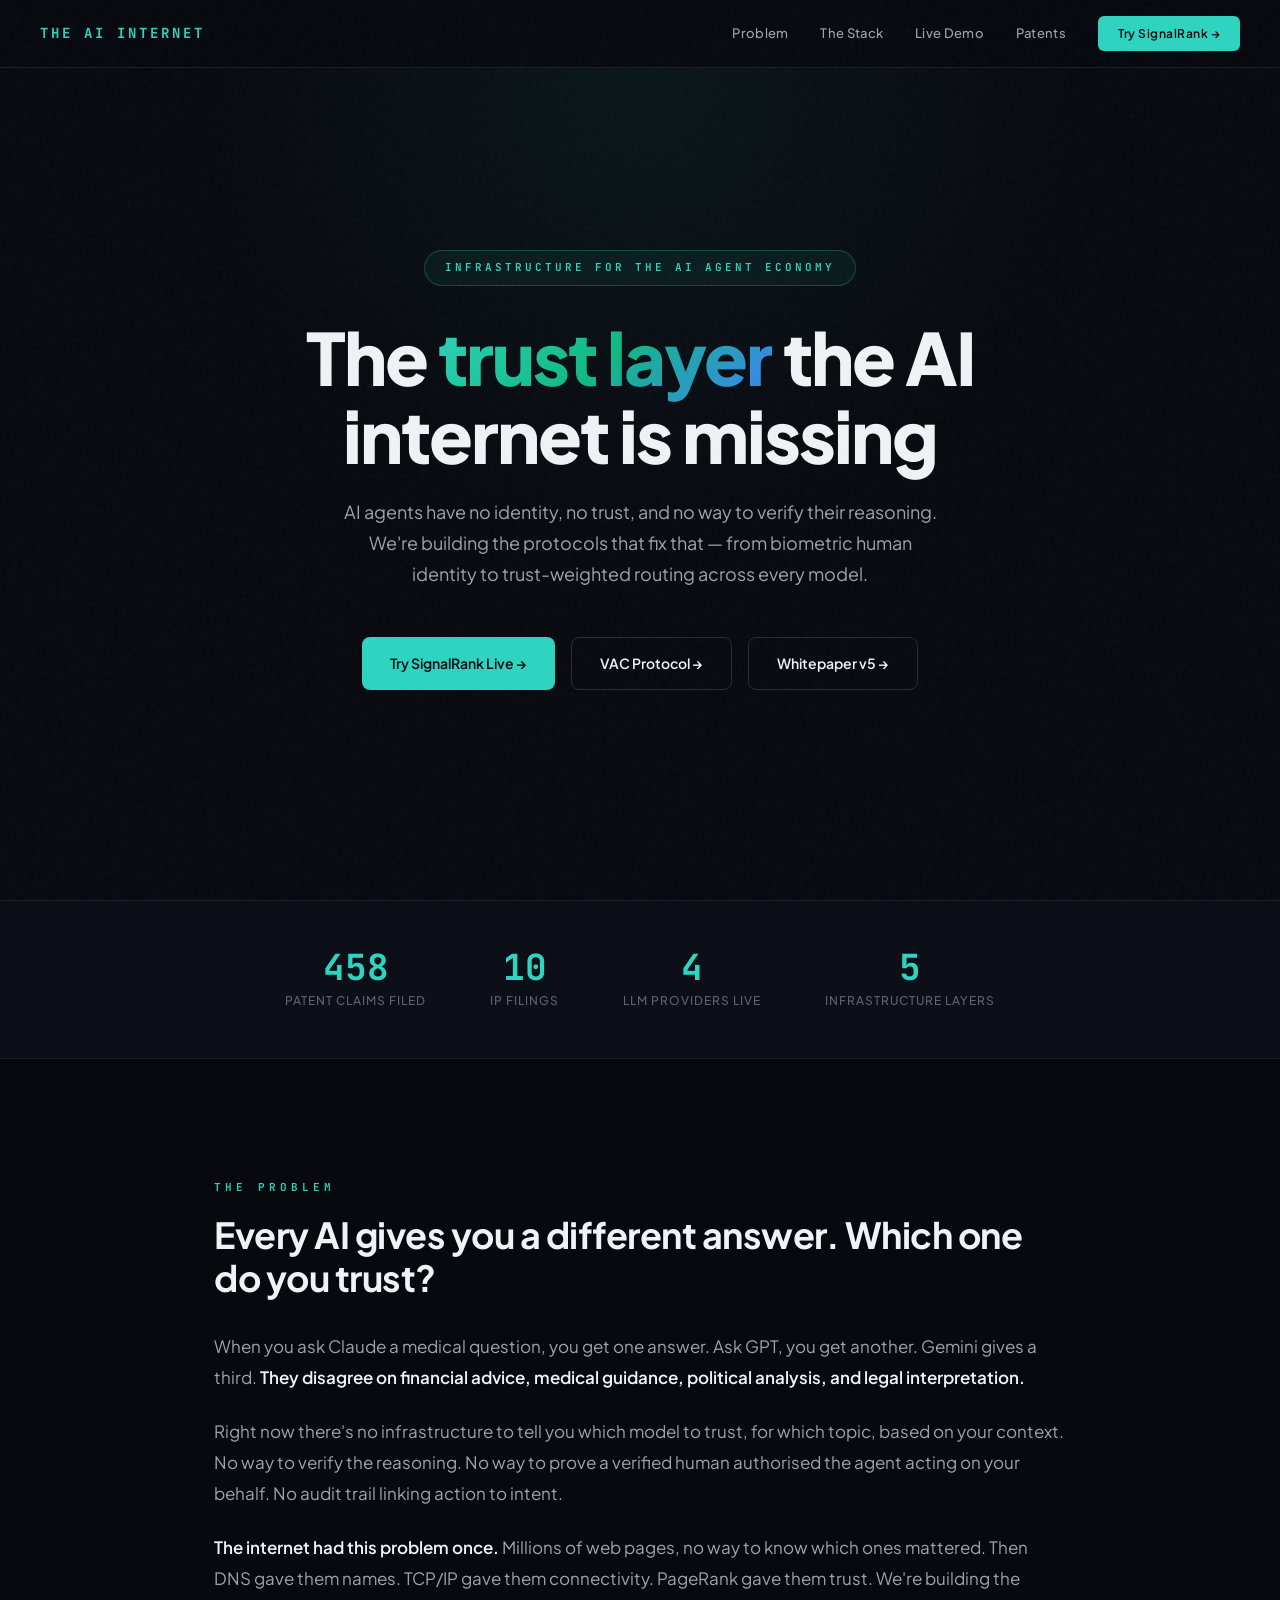
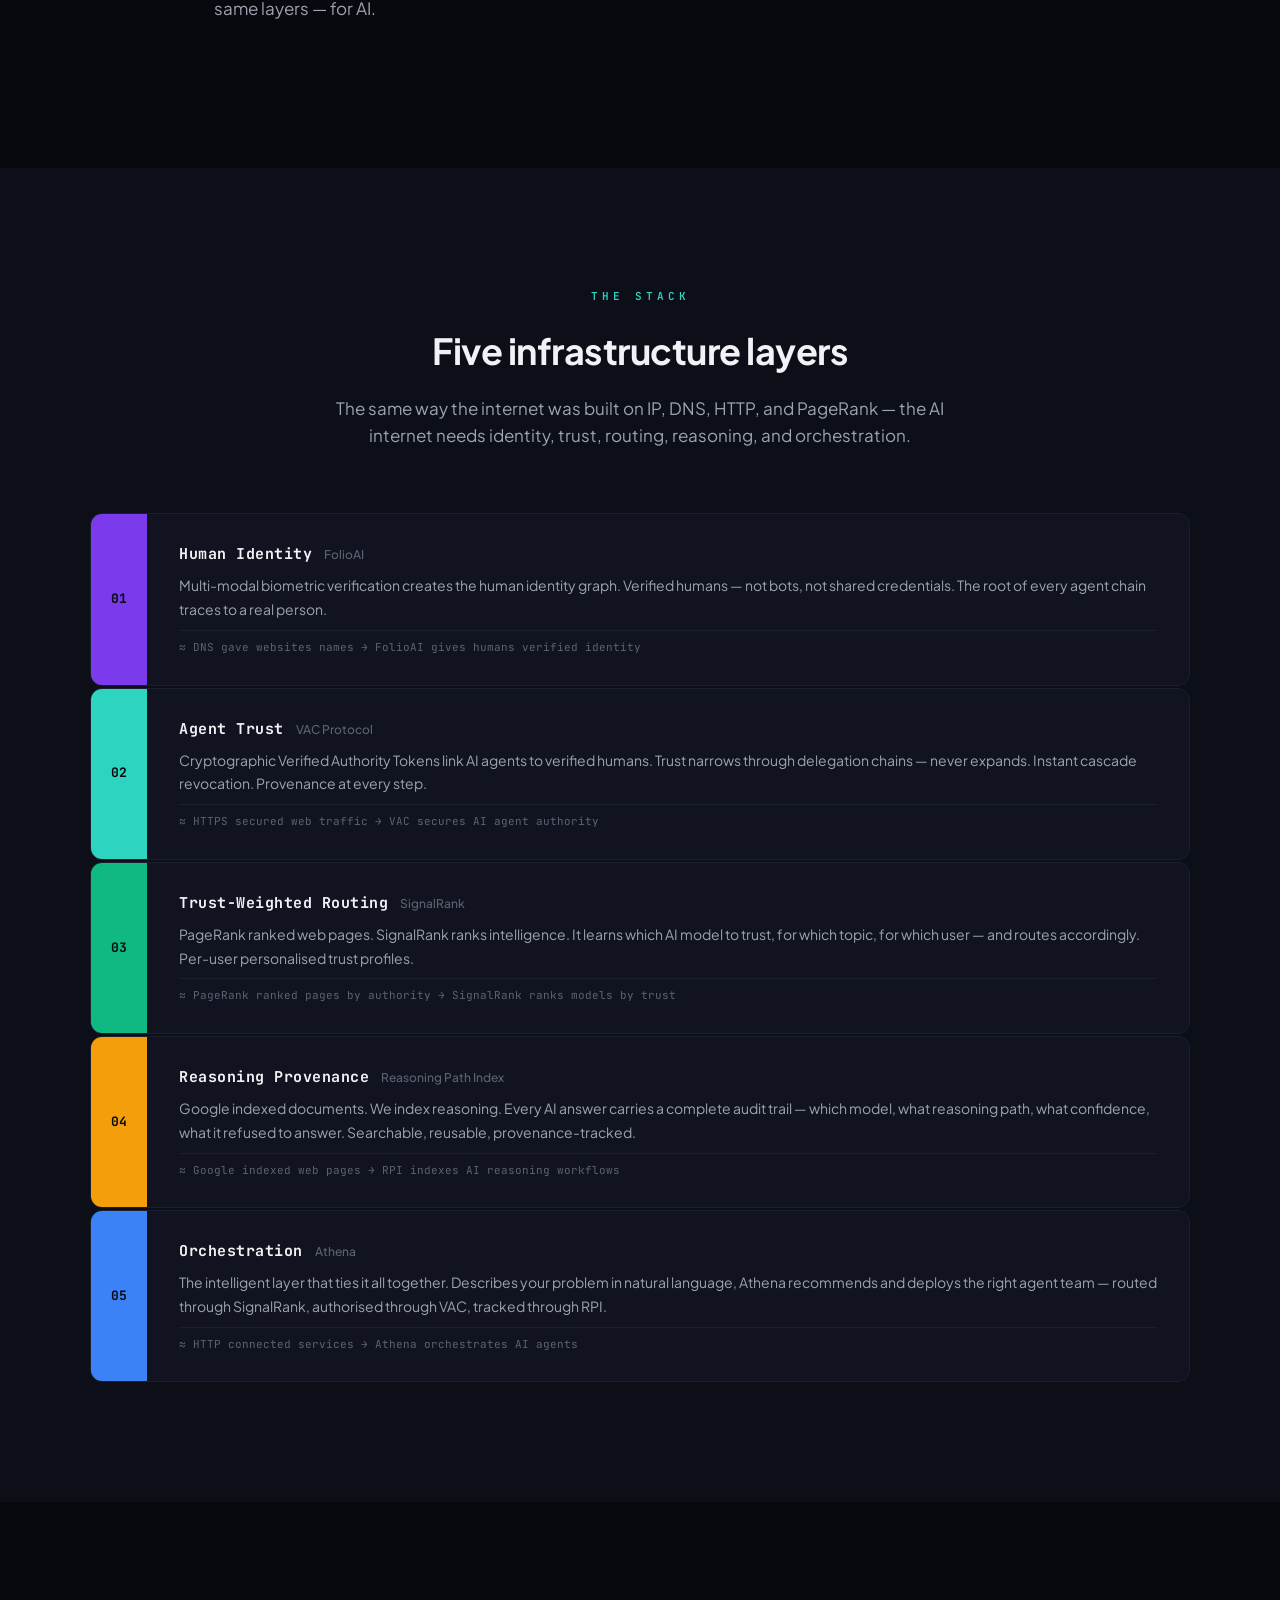
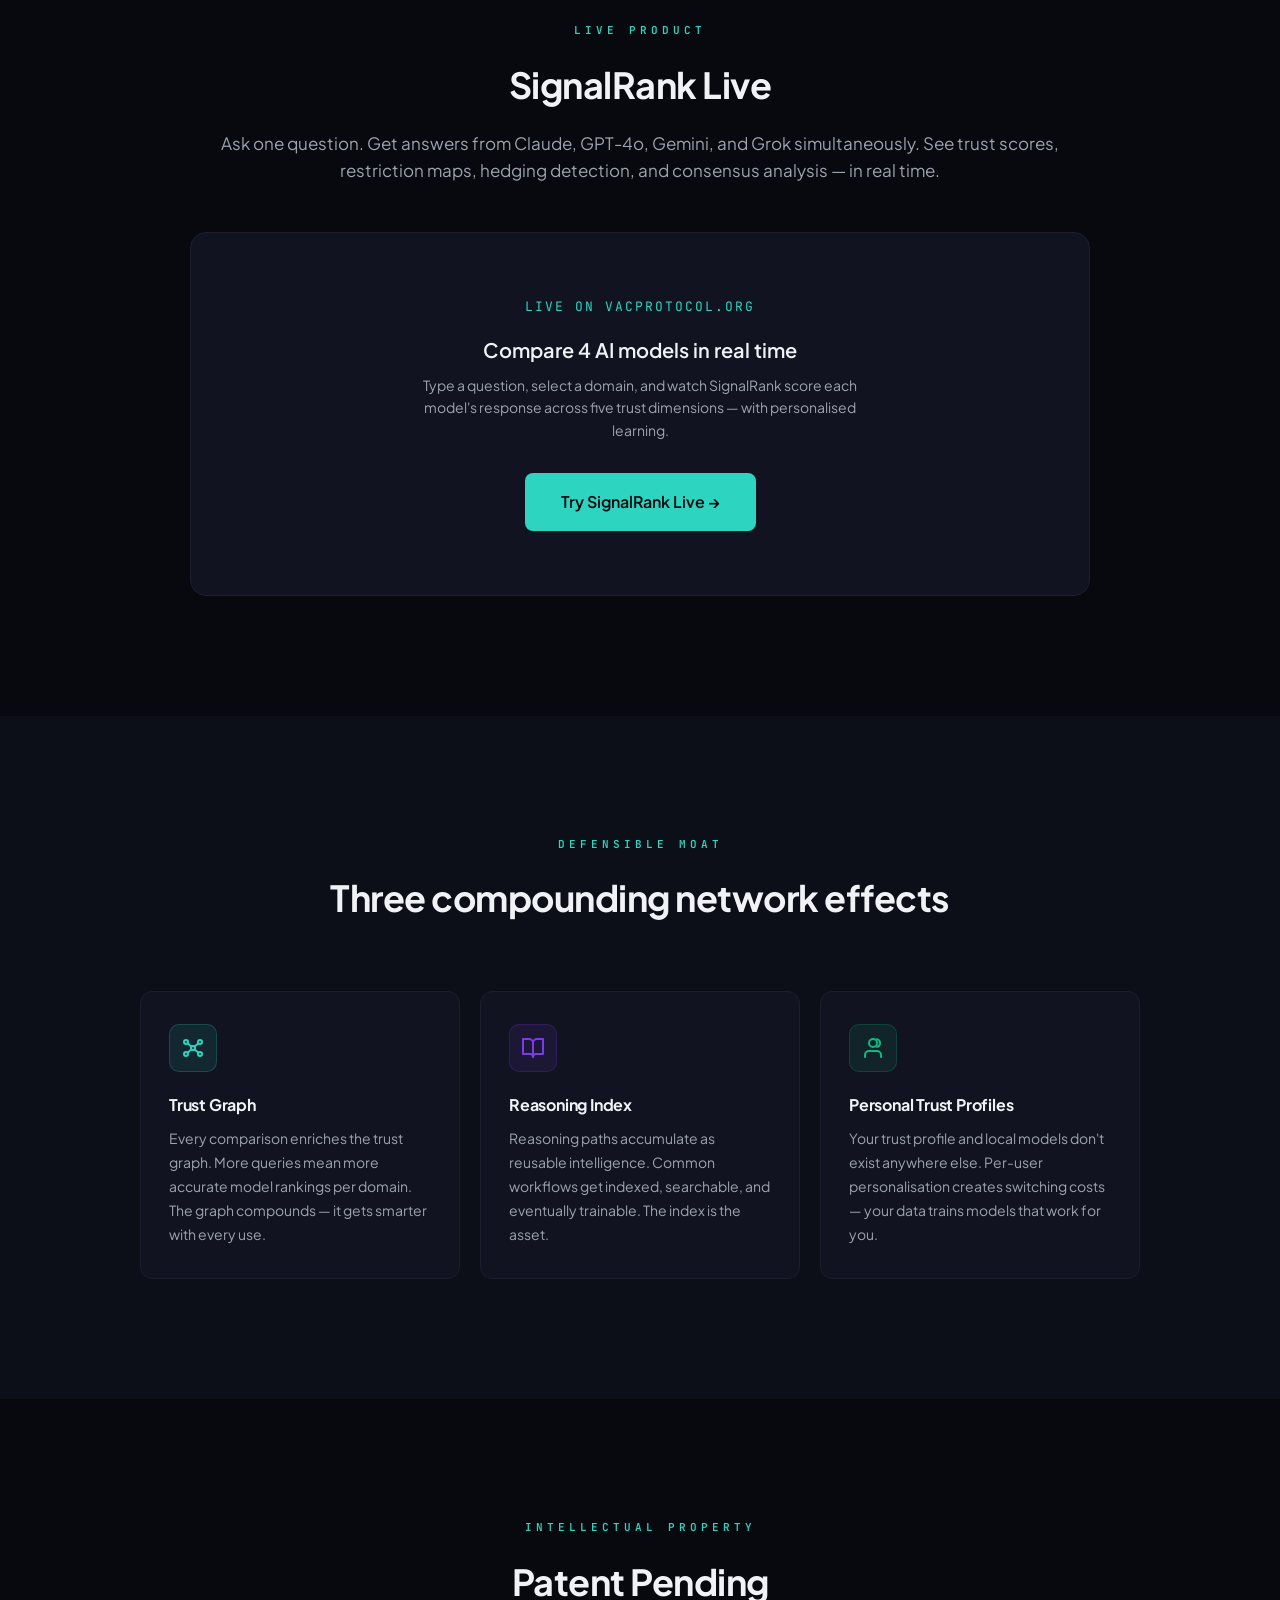
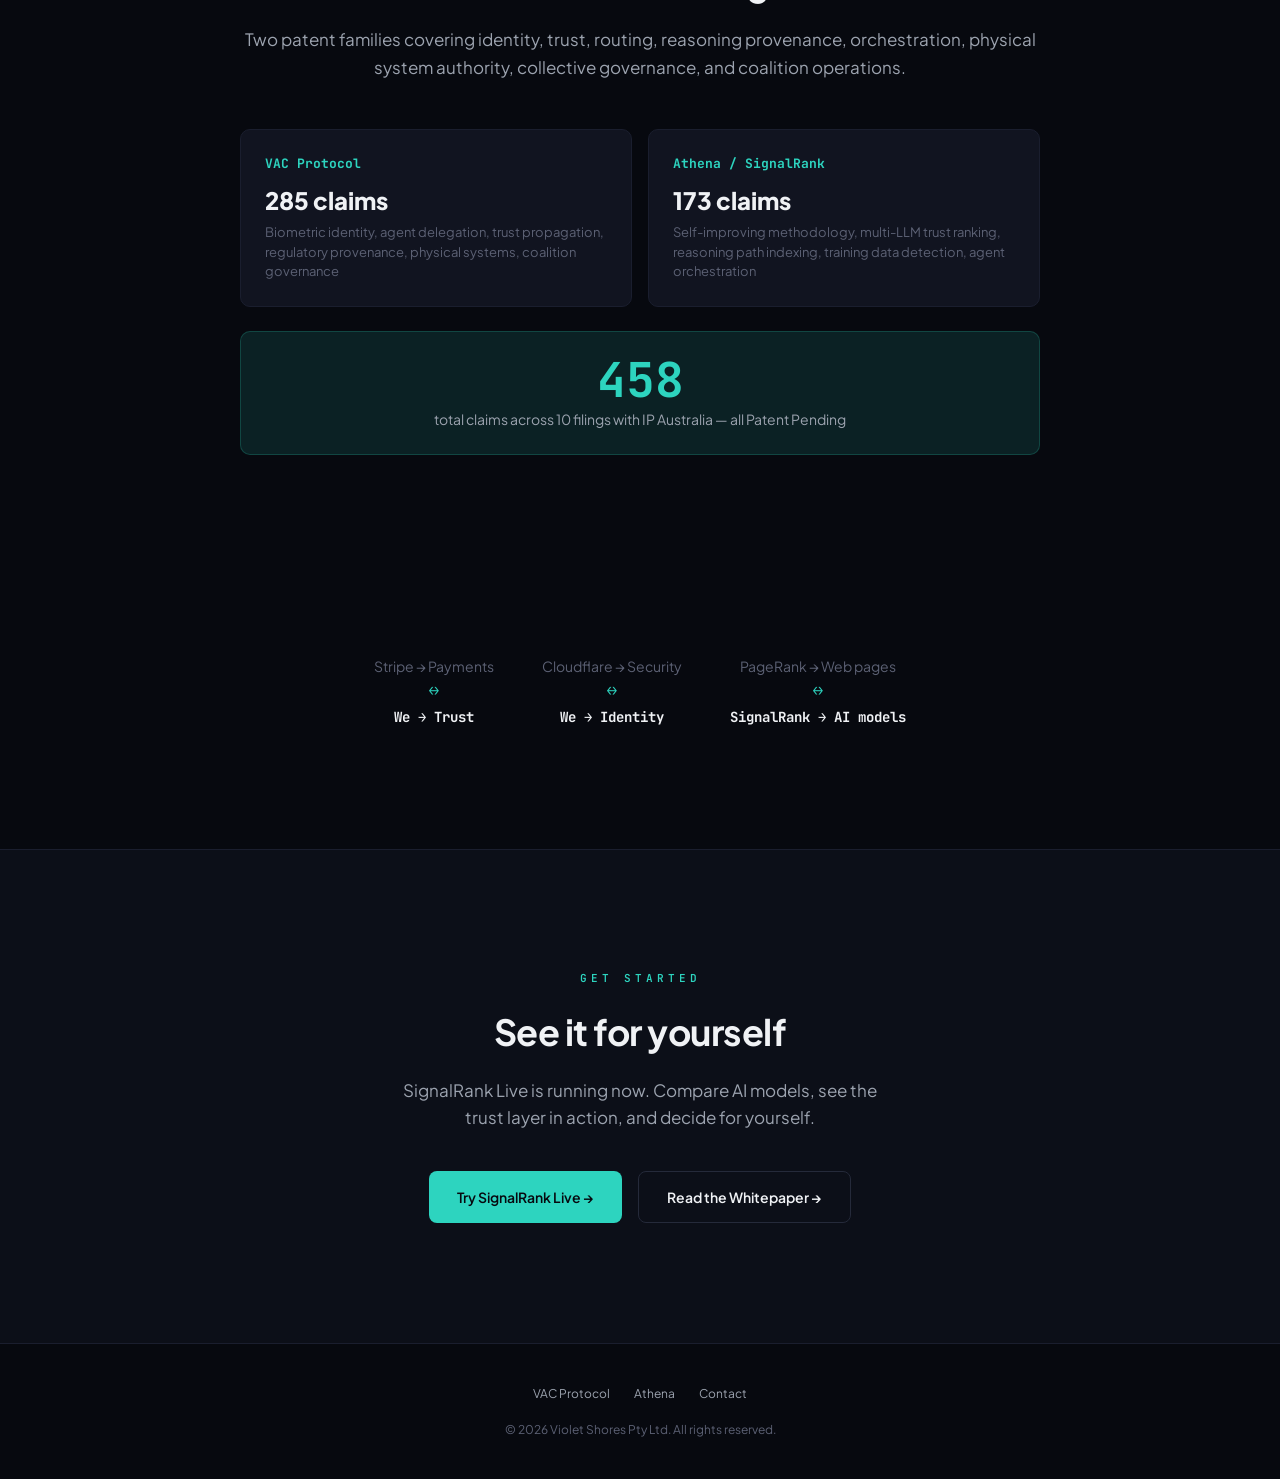
==== index.html @ d5489524 "whitepaper v5 links — hero + CTA updated from v4 to v5" ====
<!DOCTYPE html>
<html lang="en">
<head>
<meta charset="UTF-8">
<meta name="viewport" content="width=device-width, initial-scale=1.0">
<title>The AI Internet — Identity, Trust & Routing Infrastructure for AI Agents</title>
<meta name="description" content="We are building the identity, trust, and routing infrastructure for the AI agent economy. 458 patent claims filed. Live product. Four AI providers.">
<meta property="og:title" content="The AI Internet — Infrastructure for the AI Agent Economy">
<meta property="og:description" content="Identity, trust, and routing infrastructure for AI agents. By Violet Shores.">
<meta property="og:type" content="website">
<meta property="og:url" content="https://aiinternet.ai">
<link rel="preconnect" href="https://fonts.googleapis.com">
<link href="https://fonts.googleapis.com/css2?family=JetBrains+Mono:wght@400;500;600;700&family=Plus+Jakarta+Sans:wght@300;400;500;600;700;800&display=swap" rel="stylesheet">
<style>
:root {
  --bg: #07090F;
  --bg-2: #0C0F18;
  --bg-card: #111420;
  --border: #1A1E2E;
  --border-h: #252A3A;
  --teal: #2DD4BF;
  --teal-dim: rgba(45,212,191,.12);
  --teal-glow: rgba(45,212,191,.06);
  --emerald: #10B981;
  --purple: #7C3AED;
  --amber: #F59E0B;
  --coral: #F96167;
  --blue: #3B82F6;
  --white: #F0F2F5;
  --gray: #9CA3AF;
  --muted: #5C6174;
  --mono: 'JetBrains Mono', monospace;
  --sans: 'Plus Jakarta Sans', -apple-system, sans-serif;
}

* { margin: 0; padding: 0; box-sizing: border-box; }

html { scroll-behavior: smooth; }

body {
  background: var(--bg);
  color: var(--white);
  font-family: var(--sans);
  line-height: 1.6;
  -webkit-font-smoothing: antialiased;
}

/* ─── Grain overlay ─── */
body::before {
  content: '';
  position: fixed;
  inset: 0;
  background: url("data:image/svg+xml,%3Csvg viewBox='0 0 256 256' xmlns='http://www.w3.org/2000/svg'%3E%3Cfilter id='n'%3E%3CfeTurbulence type='fractalNoise' baseFrequency='.85' numOctaves='4' stitchTiles='stitch'/%3E%3C/filter%3E%3Crect width='100%25' height='100%25' filter='url(%23n)' opacity='.03'/%3E%3C/svg%3E");
  pointer-events: none;
  z-index: 9999;
}

/* ─── Nav ─── */
nav {
  position: fixed;
  top: 0;
  left: 0;
  right: 0;
  z-index: 100;
  padding: 16px 40px;
  display: flex;
  align-items: center;
  justify-content: space-between;
  background: rgba(7,9,15,.85);
  backdrop-filter: blur(20px);
  border-bottom: 1px solid var(--border);
}

.nav-logo {
  display: flex;
  align-items: center;
  gap: 12px;
  text-decoration: none;
}

.nav-wordmark {
  font-family: var(--mono);
  font-size: 14px;
  font-weight: 700;
  letter-spacing: 3px;
  color: var(--teal);
  text-transform: uppercase;
}

.nav-links {
  display: flex;
  gap: 32px;
  align-items: center;
}

.nav-links a {
  font-size: 13px;
  font-weight: 500;
  color: var(--gray);
  text-decoration: none;
  transition: color .2s;
  letter-spacing: .3px;
}

.nav-links a:hover { color: var(--white); }

.nav-cta {
  padding: 8px 20px !important;
  background: var(--teal) !important;
  color: var(--bg) !important;
  border-radius: 6px;
  font-weight: 600 !important;
  font-size: 12px !important;
  letter-spacing: .5px !important;
  transition: all .2s !important;
}

.nav-cta:hover { opacity: .9; transform: translateY(-1px); }

/* ─── Hero ─── */
.hero {
  min-height: 100vh;
  display: flex;
  flex-direction: column;
  align-items: center;
  justify-content: center;
  text-align: center;
  padding: 120px 24px 80px;
  position: relative;
  overflow: hidden;
}

.hero::before {
  content: '';
  position: absolute;
  top: -40%;
  left: 50%;
  transform: translateX(-50%);
  width: 900px;
  height: 900px;
  background: radial-gradient(circle, rgba(45,212,191,.06) 0%, transparent 70%);
  pointer-events: none;
}

.hero-badge {
  font-family: var(--mono);
  font-size: 11px;
  font-weight: 600;
  letter-spacing: 3px;
  text-transform: uppercase;
  color: var(--teal);
  padding: 8px 20px;
  border: 1px solid rgba(45,212,191,.25);
  border-radius: 100px;
  margin-bottom: 32px;
  display: inline-block;
  background: var(--teal-glow);
}

.hero h1 {
  font-size: clamp(42px, 6vw, 72px);
  font-weight: 800;
  line-height: 1.08;
  letter-spacing: -2px;
  max-width: 820px;
  margin-bottom: 24px;
}

.hero h1 .gradient {
  background: linear-gradient(135deg, var(--teal), var(--emerald), var(--blue));
  -webkit-background-clip: text;
  -webkit-text-fill-color: transparent;
  background-clip: text;
}

.hero-sub {
  font-size: 18px;
  color: var(--gray);
  max-width: 600px;
  line-height: 1.7;
  margin-bottom: 48px;
  font-weight: 400;
}

.hero-actions {
  display: flex;
  gap: 16px;
  flex-wrap: wrap;
  justify-content: center;
}

.btn {
  display: inline-flex;
  align-items: center;
  gap: 8px;
  padding: 14px 28px;
  border-radius: 8px;
  font-size: 14px;
  font-weight: 600;
  text-decoration: none;
  transition: all .25s;
  border: none;
  cursor: pointer;
}

.btn-primary {
  background: var(--teal);
  color: var(--bg);
}

.btn-primary:hover { box-shadow: 0 0 30px rgba(45,212,191,.3); transform: translateY(-2px); }

.btn-secondary {
  background: transparent;
  color: var(--white);
  border: 1px solid var(--border-h);
}

.btn-secondary:hover { border-color: var(--teal); color: var(--teal); }

/* ─── Stats bar ─── */
.stats {
  display: flex;
  justify-content: center;
  gap: 64px;
  padding: 48px 24px;
  border-top: 1px solid var(--border);
  border-bottom: 1px solid var(--border);
  background: var(--bg-2);
}

.stat { text-align: center; }

.stat-num {
  font-family: var(--mono);
  font-size: 36px;
  font-weight: 700;
  color: var(--teal);
  line-height: 1;
  margin-bottom: 6px;
}

.stat-label {
  font-size: 12px;
  font-weight: 500;
  color: var(--muted);
  letter-spacing: 1px;
  text-transform: uppercase;
}

/* ─── Problem ─── */
.problem {
  padding: 120px 24px;
  max-width: 900px;
  margin: 0 auto;
}

.section-label {
  font-family: var(--mono);
  font-size: 11px;
  font-weight: 600;
  letter-spacing: 4px;
  text-transform: uppercase;
  color: var(--teal);
  margin-bottom: 16px;
}

.problem h2 {
  font-size: 36px;
  font-weight: 700;
  line-height: 1.2;
  letter-spacing: -.5px;
  margin-bottom: 32px;
}

.problem-text {
  font-size: 17px;
  color: var(--gray);
  line-height: 1.8;
  margin-bottom: 24px;
}

.problem-text strong { color: var(--white); font-weight: 600; }

/* ─── Stack ─── */
.stack {
  padding: 120px 24px;
  background: var(--bg-2);
}

.stack-inner {
  max-width: 1100px;
  margin: 0 auto;
}

.stack h2 {
  font-size: 36px;
  font-weight: 700;
  text-align: center;
  margin-bottom: 16px;
  letter-spacing: -.5px;
}

.stack-sub {
  text-align: center;
  color: var(--gray);
  font-size: 17px;
  margin-bottom: 64px;
  max-width: 650px;
  margin-left: auto;
  margin-right: auto;
}

.layers {
  display: flex;
  flex-direction: column;
  gap: 2px;
}

.layer {
  display: grid;
  grid-template-columns: 56px 1fr;
  gap: 0;
  background: var(--bg-card);
  border: 1px solid var(--border);
  border-radius: 12px;
  overflow: hidden;
  transition: all .3s;
}

.layer:hover {
  border-color: var(--border-h);
  transform: translateX(4px);
}

.layer-num {
  display: flex;
  align-items: center;
  justify-content: center;
  font-family: var(--mono);
  font-size: 13px;
  font-weight: 700;
  color: var(--bg);
  min-height: 100%;
}

.layer:nth-child(1) .layer-num { background: var(--purple); }
.layer:nth-child(2) .layer-num { background: var(--teal); }
.layer:nth-child(3) .layer-num { background: var(--emerald); }
.layer:nth-child(4) .layer-num { background: var(--amber); }
.layer:nth-child(5) .layer-num { background: var(--blue); }

.layer-content {
  padding: 28px 32px;
}

.layer-header {
  display: flex;
  align-items: baseline;
  gap: 12px;
  margin-bottom: 8px;
}

.layer-name {
  font-family: var(--mono);
  font-size: 15px;
  font-weight: 700;
  letter-spacing: .5px;
}

.layer-product {
  font-size: 12px;
  color: var(--muted);
  font-weight: 500;
}

.layer-desc {
  font-size: 14px;
  color: var(--gray);
  line-height: 1.7;
}

.layer-analogy {
  font-family: var(--mono);
  font-size: 11px;
  color: var(--muted);
  margin-top: 8px;
  padding-top: 8px;
  border-top: 1px solid var(--border);
}

/* ─── Demo ─── */
.demo {
  padding: 120px 24px;
  text-align: center;
}

.demo-inner {
  max-width: 900px;
  margin: 0 auto;
}

.demo h2 {
  font-size: 36px;
  font-weight: 700;
  margin-bottom: 16px;
  letter-spacing: -.5px;
}

.demo-sub {
  color: var(--gray);
  font-size: 17px;
  margin-bottom: 48px;
}


/* ─── Moat ─── */
.moat {
  padding: 120px 24px;
  background: var(--bg-2);
}

.moat-inner {
  max-width: 1000px;
  margin: 0 auto;
}

.moat h2 {
  font-size: 36px;
  font-weight: 700;
  text-align: center;
  margin-bottom: 64px;
  letter-spacing: -.5px;
}

.moat-grid {
  display: grid;
  grid-template-columns: repeat(3, 1fr);
  gap: 20px;
}

.moat-card {
  background: var(--bg-card);
  border: 1px solid var(--border);
  border-radius: 12px;
  padding: 32px 28px;
  transition: all .3s;
}

.moat-card:hover { border-color: var(--border-h); transform: translateY(-4px); }

.moat-icon {
  width: 48px;
  height: 48px;
  border-radius: 10px;
  display: flex;
  align-items: center;
  justify-content: center;
  margin-bottom: 20px;
}

.moat-icon svg {
  width: 24px;
  height: 24px;
}

.moat-icon-trust { background: rgba(45,212,191,.1); border: 1px solid rgba(45,212,191,.2); }
.moat-icon-trust svg { stroke: var(--teal); }
.moat-icon-reasoning { background: rgba(124,58,237,.1); border: 1px solid rgba(124,58,237,.2); }
.moat-icon-reasoning svg { stroke: var(--purple); }
.moat-icon-profile { background: rgba(16,185,129,.1); border: 1px solid rgba(16,185,129,.2); }
.moat-icon-profile svg { stroke: var(--emerald); }

.moat-card h3 {
  font-size: 16px;
  font-weight: 700;
  margin-bottom: 10px;
  letter-spacing: -.2px;
}

.moat-card p {
  font-size: 14px;
  color: var(--gray);
  line-height: 1.7;
}

/* ─── IP ─── */
.ip {
  padding: 120px 24px;
}

.ip-inner {
  max-width: 800px;
  margin: 0 auto;
  text-align: center;
}

.ip h2 {
  font-size: 36px;
  font-weight: 700;
  margin-bottom: 16px;
  letter-spacing: -.5px;
}

.ip-sub {
  color: var(--gray);
  font-size: 17px;
  margin-bottom: 48px;
}

.ip-patents {
  display: grid;
  grid-template-columns: 1fr 1fr;
  gap: 16px;
  text-align: left;
}

.ip-patent {
  background: var(--bg-card);
  border: 1px solid var(--border);
  border-radius: 10px;
  padding: 24px;
}

.ip-patent-title {
  font-family: var(--mono);
  font-size: 13px;
  font-weight: 700;
  color: var(--teal);
  margin-bottom: 6px;
}

.ip-patent-claims {
  font-size: 24px;
  font-weight: 800;
  margin-bottom: 4px;
}

.ip-patent-desc {
  font-size: 13px;
  color: var(--muted);
  line-height: 1.5;
}

.ip-total {
  margin-top: 24px;
  padding: 24px;
  background: var(--teal-dim);
  border: 1px solid rgba(45,212,191,.2);
  border-radius: 10px;
}

.ip-total-num {
  font-family: var(--mono);
  font-size: 48px;
  font-weight: 700;
  color: var(--teal);
  line-height: 1;
}

.ip-total-label {
  font-size: 14px;
  color: var(--gray);
  margin-top: 4px;
}

/* ─── Analogies ─── */
.analogies {
  padding: 80px 24px 120px;
  text-align: center;
}

.analogy-row {
  display: flex;
  justify-content: center;
  gap: 48px;
  flex-wrap: wrap;
  max-width: 800px;
  margin: 0 auto;
}

.analogy {
  display: flex;
  flex-direction: column;
  align-items: center;
  gap: 4px;
}

.analogy-what {
  font-size: 14px;
  color: var(--muted);
}

.analogy-arrow {
  font-family: var(--mono);
  color: var(--teal);
  font-size: 13px;
}

.analogy-us {
  font-family: var(--mono);
  font-size: 14px;
  font-weight: 700;
  color: var(--white);
}

/* ─── CTA ─── */
.cta {
  padding: 120px 24px;
  text-align: center;
  background: var(--bg-2);
  border-top: 1px solid var(--border);
}

.cta h2 {
  font-size: 36px;
  font-weight: 700;
  margin-bottom: 16px;
  letter-spacing: -.5px;
}

.cta-sub {
  color: var(--gray);
  font-size: 17px;
  margin-bottom: 40px;
  max-width: 500px;
  margin-left: auto;
  margin-right: auto;
}

/* ─── Footer ─── */
footer {
  padding: 40px 24px;
  text-align: center;
  border-top: 1px solid var(--border);
  font-size: 12px;
  color: var(--muted);
}

footer a {
  color: var(--gray);
  text-decoration: none;
}

footer a:hover { color: var(--teal); }

.footer-links {
  display: flex;
  justify-content: center;
  gap: 24px;
  margin-bottom: 16px;
}

/* ─── Responsive ─── */
@media (max-width: 768px) {
  nav { padding: 12px 20px; }
  .nav-links { display: none; }
  .stats { flex-wrap: wrap; gap: 32px; }
  .moat-grid { grid-template-columns: 1fr; }
  .ip-patents { grid-template-columns: 1fr; }
  .hero h1 { font-size: 36px; letter-spacing: -1px; }
  .hero-sub { font-size: 16px; }
  .layer { grid-template-columns: 44px 1fr; }
  .analogy-row { gap: 32px; }
}

/* ─── Animations ─── */
@keyframes fadeUp {
  from { opacity: 0; transform: translateY(24px); }
  to { opacity: 1; transform: translateY(0); }
}

.hero-badge { animation: fadeUp .6s ease both; }
.hero h1 { animation: fadeUp .6s ease .1s both; }
.hero-sub { animation: fadeUp .6s ease .2s both; }
.hero-actions { animation: fadeUp .6s ease .3s both; }
</style>
</head>
<body>

<!-- Nav -->
<nav>
  <a href="/" class="nav-logo">
    <span class="nav-wordmark">The AI Internet</span>
  </a>
  <div class="nav-links">
    <a href="#problem">Problem</a>
    <a href="#stack">The Stack</a>
    <a href="#demo">Live Demo</a>
    <a href="#ip">Patents</a>
    <a href="https://vacprotocol.org/compare" class="nav-cta" target="_blank">Try SignalRank →</a>
  </div>
</nav>

<!-- Hero -->
<section class="hero" id="top">
  <div class="hero-badge">Infrastructure for the AI Agent Economy</div>
  <h1>The <span class="gradient">trust layer</span> the AI internet is missing</h1>
  <p class="hero-sub">AI agents have no identity, no trust, and no way to verify their reasoning. We're building the protocols that fix that — from biometric human identity to trust-weighted routing across every model.</p>
  <div class="hero-actions">
    <a href="https://vacprotocol.org/compare" class="btn btn-primary" target="_blank">Try SignalRank Live →</a>
    <a href="https://vacprotocol.org" class="btn btn-secondary" target="_blank">VAC Protocol →</a>
    <a href="https://vacprotocol.org/vac-whitepaper-v5.pdf" class="btn btn-secondary" target="_blank">Whitepaper v5 →</a>
  </div>
</section>

<!-- Stats -->
<section class="stats">
  <div class="stat">
    <div class="stat-num">458</div>
    <div class="stat-label">Patent Claims Filed</div>
  </div>
  <div class="stat">
    <div class="stat-num">10</div>
    <div class="stat-label">IP Filings</div>
  </div>
  <div class="stat">
    <div class="stat-num">4</div>
    <div class="stat-label">LLM Providers Live</div>
  </div>
  <div class="stat">
    <div class="stat-num">5</div>
    <div class="stat-label">Infrastructure Layers</div>
  </div>
</section>

<!-- Problem -->
<section class="problem" id="problem">
  <div class="section-label">The Problem</div>
  <h2>Every AI gives you a different answer. Which one do you trust?</h2>
  <p class="problem-text">When you ask Claude a medical question, you get one answer. Ask GPT, you get another. Gemini gives a third. <strong>They disagree on financial advice, medical guidance, political analysis, and legal interpretation.</strong></p>
  <p class="problem-text">Right now there's no infrastructure to tell you which model to trust, for which topic, based on your context. No way to verify the reasoning. No way to prove a verified human authorised the agent acting on your behalf. No audit trail linking action to intent.</p>
  <p class="problem-text"><strong>The internet had this problem once.</strong> Millions of web pages, no way to know which ones mattered. Then DNS gave them names. TCP/IP gave them connectivity. PageRank gave them trust. We're building the same layers — for AI.</p>
</section>

<!-- Stack -->
<section class="stack" id="stack">
  <div class="stack-inner">
    <div class="section-label" style="text-align:center">The Stack</div>
    <h2>Five infrastructure layers</h2>
    <p class="stack-sub">The same way the internet was built on IP, DNS, HTTP, and PageRank — the AI internet needs identity, trust, routing, reasoning, and orchestration.</p>

    <div class="layers">
      <div class="layer">
        <div class="layer-num">01</div>
        <div class="layer-content">
          <div class="layer-header">
            <span class="layer-name">Human Identity</span>
            <span class="layer-product">FolioAI</span>
          </div>
          <div class="layer-desc">Multi-modal biometric verification creates the human identity graph. Verified humans — not bots, not shared credentials. The root of every agent chain traces to a real person.</div>
          <div class="layer-analogy">≈ DNS gave websites names → FolioAI gives humans verified identity</div>
        </div>
      </div>

      <div class="layer">
        <div class="layer-num">02</div>
        <div class="layer-content">
          <div class="layer-header">
            <span class="layer-name">Agent Trust</span>
            <span class="layer-product">VAC Protocol</span>
          </div>
          <div class="layer-desc">Cryptographic Verified Authority Tokens link AI agents to verified humans. Trust narrows through delegation chains — never expands. Instant cascade revocation. Provenance at every step.</div>
          <div class="layer-analogy">≈ HTTPS secured web traffic → VAC secures AI agent authority</div>
        </div>
      </div>

      <div class="layer">
        <div class="layer-num">03</div>
        <div class="layer-content">
          <div class="layer-header">
            <span class="layer-name">Trust-Weighted Routing</span>
            <span class="layer-product">SignalRank</span>
          </div>
          <div class="layer-desc">PageRank ranked web pages. SignalRank ranks intelligence. It learns which AI model to trust, for which topic, for which user — and routes accordingly. Per-user personalised trust profiles.</div>
          <div class="layer-analogy">≈ PageRank ranked pages by authority → SignalRank ranks models by trust</div>
        </div>
      </div>

      <div class="layer">
        <div class="layer-num">04</div>
        <div class="layer-content">
          <div class="layer-header">
            <span class="layer-name">Reasoning Provenance</span>
            <span class="layer-product">Reasoning Path Index</span>
          </div>
          <div class="layer-desc">Google indexed documents. We index reasoning. Every AI answer carries a complete audit trail — which model, what reasoning path, what confidence, what it refused to answer. Searchable, reusable, provenance-tracked.</div>
          <div class="layer-analogy">≈ Google indexed web pages → RPI indexes AI reasoning workflows</div>
        </div>
      </div>

      <div class="layer">
        <div class="layer-num">05</div>
        <div class="layer-content">
          <div class="layer-header">
            <span class="layer-name">Orchestration</span>
            <span class="layer-product">Athena</span>
          </div>
          <div class="layer-desc">The intelligent layer that ties it all together. Describes your problem in natural language, Athena recommends and deploys the right agent team — routed through SignalRank, authorised through VAC, tracked through RPI.</div>
          <div class="layer-analogy">≈ HTTP connected services → Athena orchestrates AI agents</div>
        </div>
      </div>
    </div>
  </div>
</section>

<!-- Demo -->
<section class="demo" id="demo">
  <div class="demo-inner">
    <div class="section-label">Live Product</div>
    <h2>SignalRank Live</h2>
    <p class="demo-sub">Ask one question. Get answers from Claude, GPT-4o, Gemini, and Grok simultaneously. See trust scores, restriction maps, hedging detection, and consensus analysis — in real time.</p>
    <div style="background:var(--bg-card);border:1px solid var(--border);border-radius:16px;padding:64px 40px;text-align:center">
      <div style="font-family:var(--mono);font-size:13px;color:var(--teal);letter-spacing:2px;text-transform:uppercase;margin-bottom:16px">Live on vacprotocol.org</div>
      <div style="font-size:20px;font-weight:600;margin-bottom:8px">Compare 4 AI models in real time</div>
      <div style="font-size:14px;color:var(--gray);margin-bottom:32px;max-width:460px;margin-left:auto;margin-right:auto">Type a question, select a domain, and watch SignalRank score each model's response across five trust dimensions — with personalised learning.</div>
      <a href="https://vacprotocol.org/compare" class="btn btn-primary" target="_blank" style="font-size:16px;padding:16px 36px">Try SignalRank Live →</a>
    </div>
  </div>
</section>

<!-- Moat -->
<section class="moat">
  <div class="moat-inner">
    <div class="section-label" style="text-align:center">Defensible Moat</div>
    <h2>Three compounding network effects</h2>
    <div class="moat-grid">
      <div class="moat-card">
        <div class="moat-icon moat-icon-trust">
          <svg xmlns="http://www.w3.org/2000/svg" viewBox="0 0 24 24" fill="none" stroke-width="2" stroke-linecap="round" stroke-linejoin="round"><circle cx="12" cy="12" r="2"/><circle cx="5" cy="6" r="2"/><circle cx="19" cy="6" r="2"/><circle cx="5" cy="18" r="2"/><circle cx="19" cy="18" r="2"/><line x1="6.7" y1="7.5" x2="10.5" y2="10.5"/><line x1="17.3" y1="7.5" x2="13.5" y2="10.5"/><line x1="6.7" y1="16.5" x2="10.5" y2="13.5"/><line x1="17.3" y1="16.5" x2="13.5" y2="13.5"/></svg>
        </div>
        <h3>Trust Graph</h3>
        <p>Every comparison enriches the trust graph. More queries mean more accurate model rankings per domain. The graph compounds — it gets smarter with every use.</p>
      </div>
      <div class="moat-card">
        <div class="moat-icon moat-icon-reasoning">
          <svg xmlns="http://www.w3.org/2000/svg" viewBox="0 0 24 24" fill="none" stroke-width="2" stroke-linecap="round" stroke-linejoin="round"><path d="M2 3h6a4 4 0 0 1 4 4v14a3 3 0 0 0-3-3H2z"/><path d="M22 3h-6a4 4 0 0 0-4 4v14a3 3 0 0 1 3-3h7z"/></svg>
        </div>
        <h3>Reasoning Index</h3>
        <p>Reasoning paths accumulate as reusable intelligence. Common workflows get indexed, searchable, and eventually trainable. The index is the asset.</p>
      </div>
      <div class="moat-card">
        <div class="moat-icon moat-icon-profile">
          <svg xmlns="http://www.w3.org/2000/svg" viewBox="0 0 24 24" fill="none" stroke-width="2" stroke-linecap="round" stroke-linejoin="round"><path d="M20 21v-2a4 4 0 0 0-4-4H8a4 4 0 0 0-4 4v2"/><circle cx="12" cy="7" r="4"/><path d="M16 3.13a4 4 0 0 1 0 7.75"/></svg>
        </div>
        <h3>Personal Trust Profiles</h3>
        <p>Your trust profile and local models don't exist anywhere else. Per-user personalisation creates switching costs — your data trains models that work for you.</p>
      </div>
    </div>
  </div>
</section>

<!-- IP -->
<section class="ip" id="ip">
  <div class="ip-inner">
    <div class="section-label">Intellectual Property</div>
    <h2>Patent Pending</h2>
    <p class="ip-sub">Two patent families covering identity, trust, routing, reasoning provenance, orchestration, physical system authority, collective governance, and coalition operations.</p>

    <div class="ip-patents">
      <div class="ip-patent">
        <div class="ip-patent-title">VAC Protocol</div>
        <div class="ip-patent-claims">285 claims</div>
        <div class="ip-patent-desc">Biometric identity, agent delegation, trust propagation, regulatory provenance, physical systems, coalition governance</div>
      </div>
      <div class="ip-patent">
        <div class="ip-patent-title">Athena / SignalRank</div>
        <div class="ip-patent-claims">173 claims</div>
        <div class="ip-patent-desc">Self-improving methodology, multi-LLM trust ranking, reasoning path indexing, training data detection, agent orchestration</div>
      </div>
    </div>

    <div class="ip-total">
      <div class="ip-total-num">458</div>
      <div class="ip-total-label">total claims across 10 filings with IP Australia — all Patent Pending</div>
    </div>
  </div>
</section>

<!-- Analogies -->
<section class="analogies">
  <div class="analogy-row">
    <div class="analogy">
      <div class="analogy-what">Stripe → Payments</div>
      <div class="analogy-arrow">↔</div>
      <div class="analogy-us">We → Trust</div>
    </div>
    <div class="analogy">
      <div class="analogy-what">Cloudflare → Security</div>
      <div class="analogy-arrow">↔</div>
      <div class="analogy-us">We → Identity</div>
    </div>
    <div class="analogy">
      <div class="analogy-what">PageRank → Web pages</div>
      <div class="analogy-arrow">↔</div>
      <div class="analogy-us">SignalRank → AI models</div>
    </div>
  </div>
</section>

<!-- CTA -->
<section class="cta">
  <div class="section-label">Get Started</div>
  <h2>See it for yourself</h2>
  <p class="cta-sub">SignalRank Live is running now. Compare AI models, see the trust layer in action, and decide for yourself.</p>
  <div class="hero-actions">
    <a href="https://vacprotocol.org/compare" class="btn btn-primary" target="_blank">Try SignalRank Live →</a>
    <a href="https://vacprotocol.org/vac-whitepaper-v5.pdf" class="btn btn-secondary" target="_blank">Read the Whitepaper →</a>
  </div>
</section>

<!-- Footer -->
<footer>
  <div class="footer-links">
    <a href="https://vacprotocol.org" target="_blank">VAC Protocol</a>
    <a href="https://athenapilot.ai" target="_blank">Athena</a>
    <a href="mailto:admin@violetshores.com">Contact</a>
  </div>
  <p>&copy; 2026 Violet Shores Pty Ltd. All rights reserved.</p>
</footer>

</body>
</html>
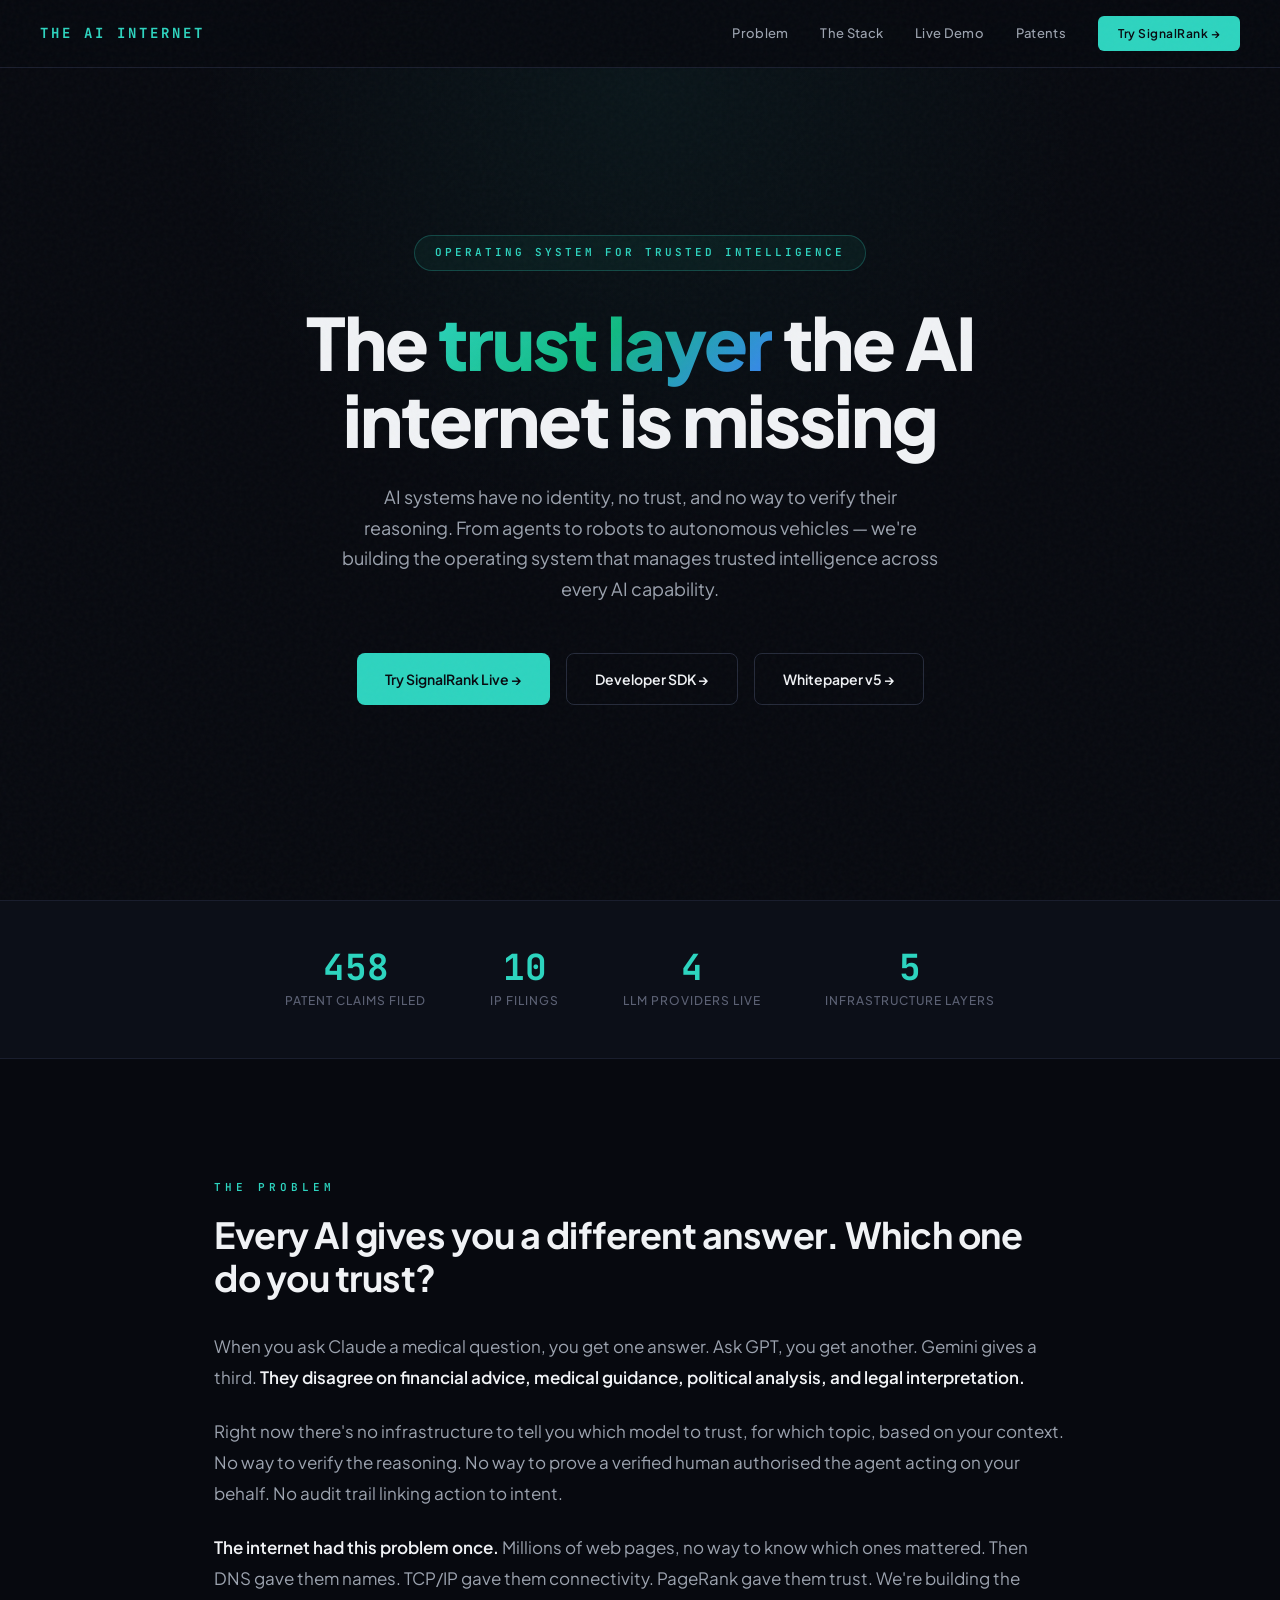
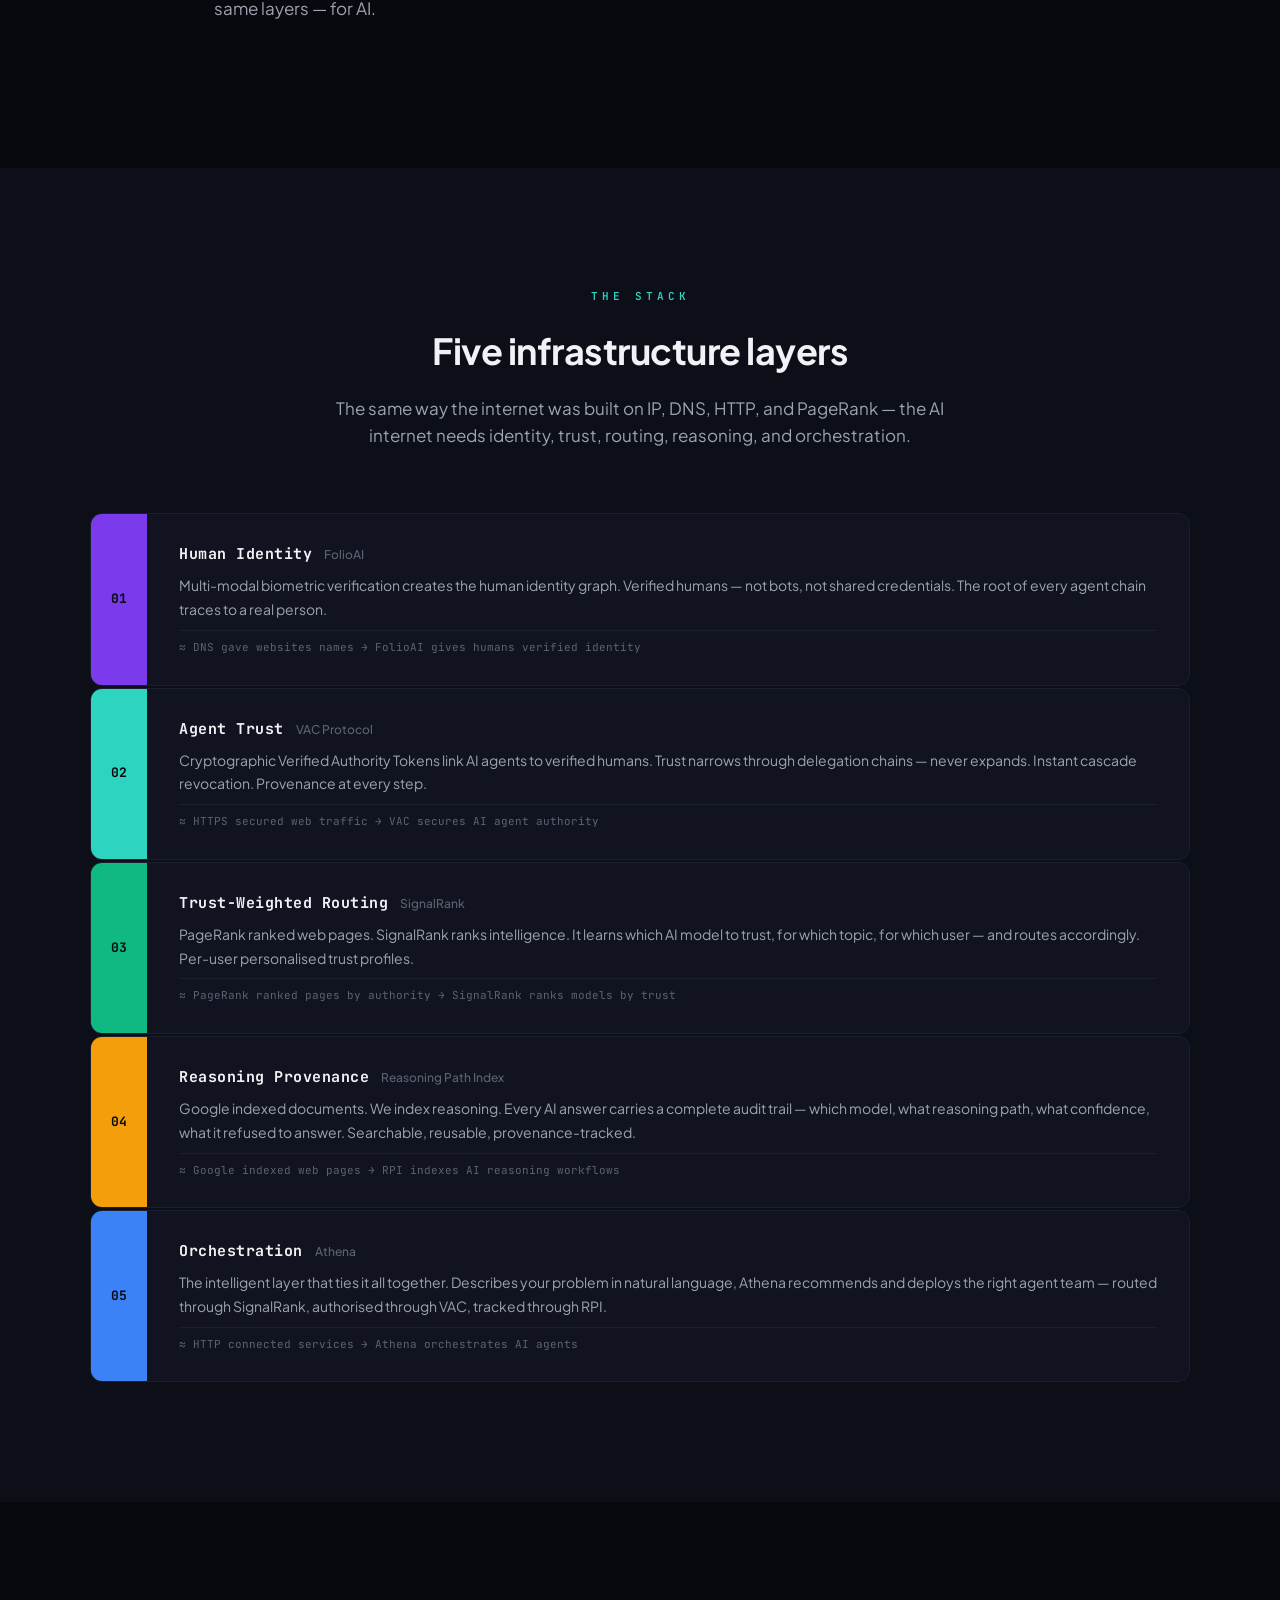
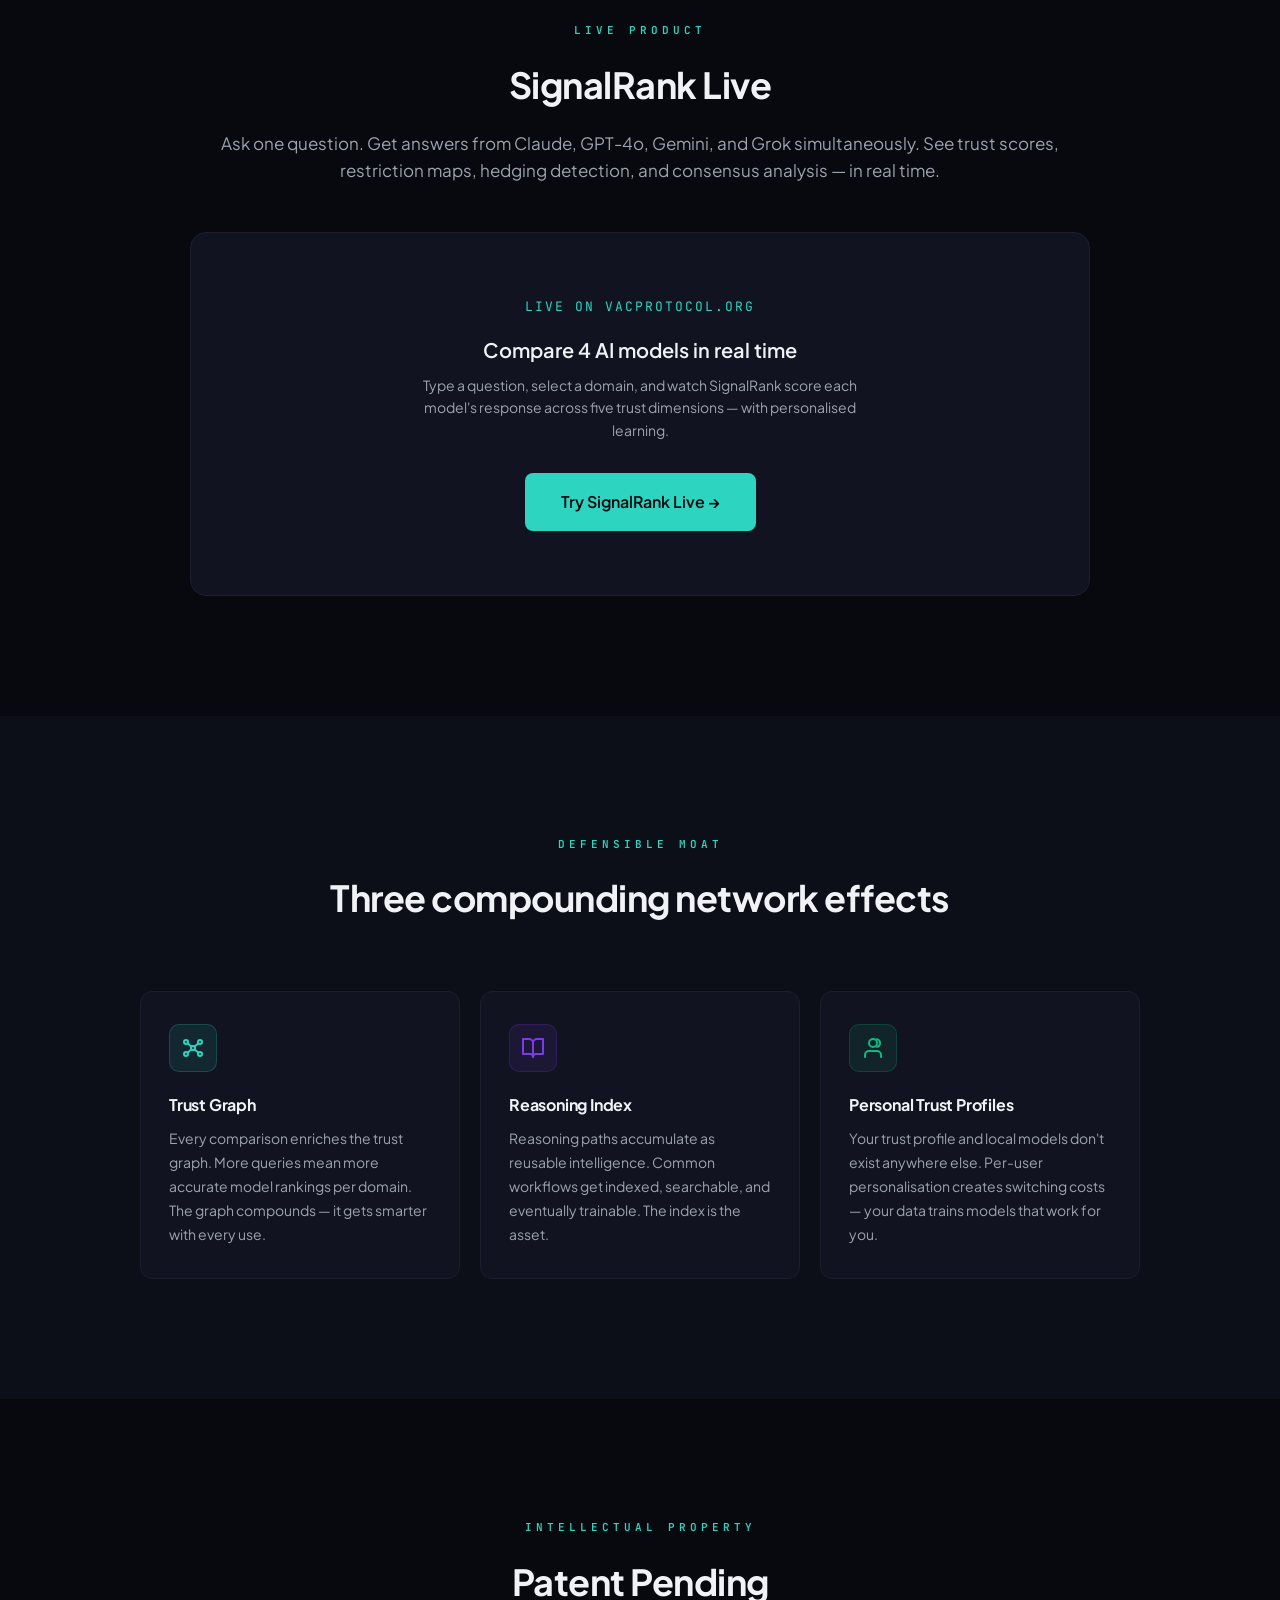
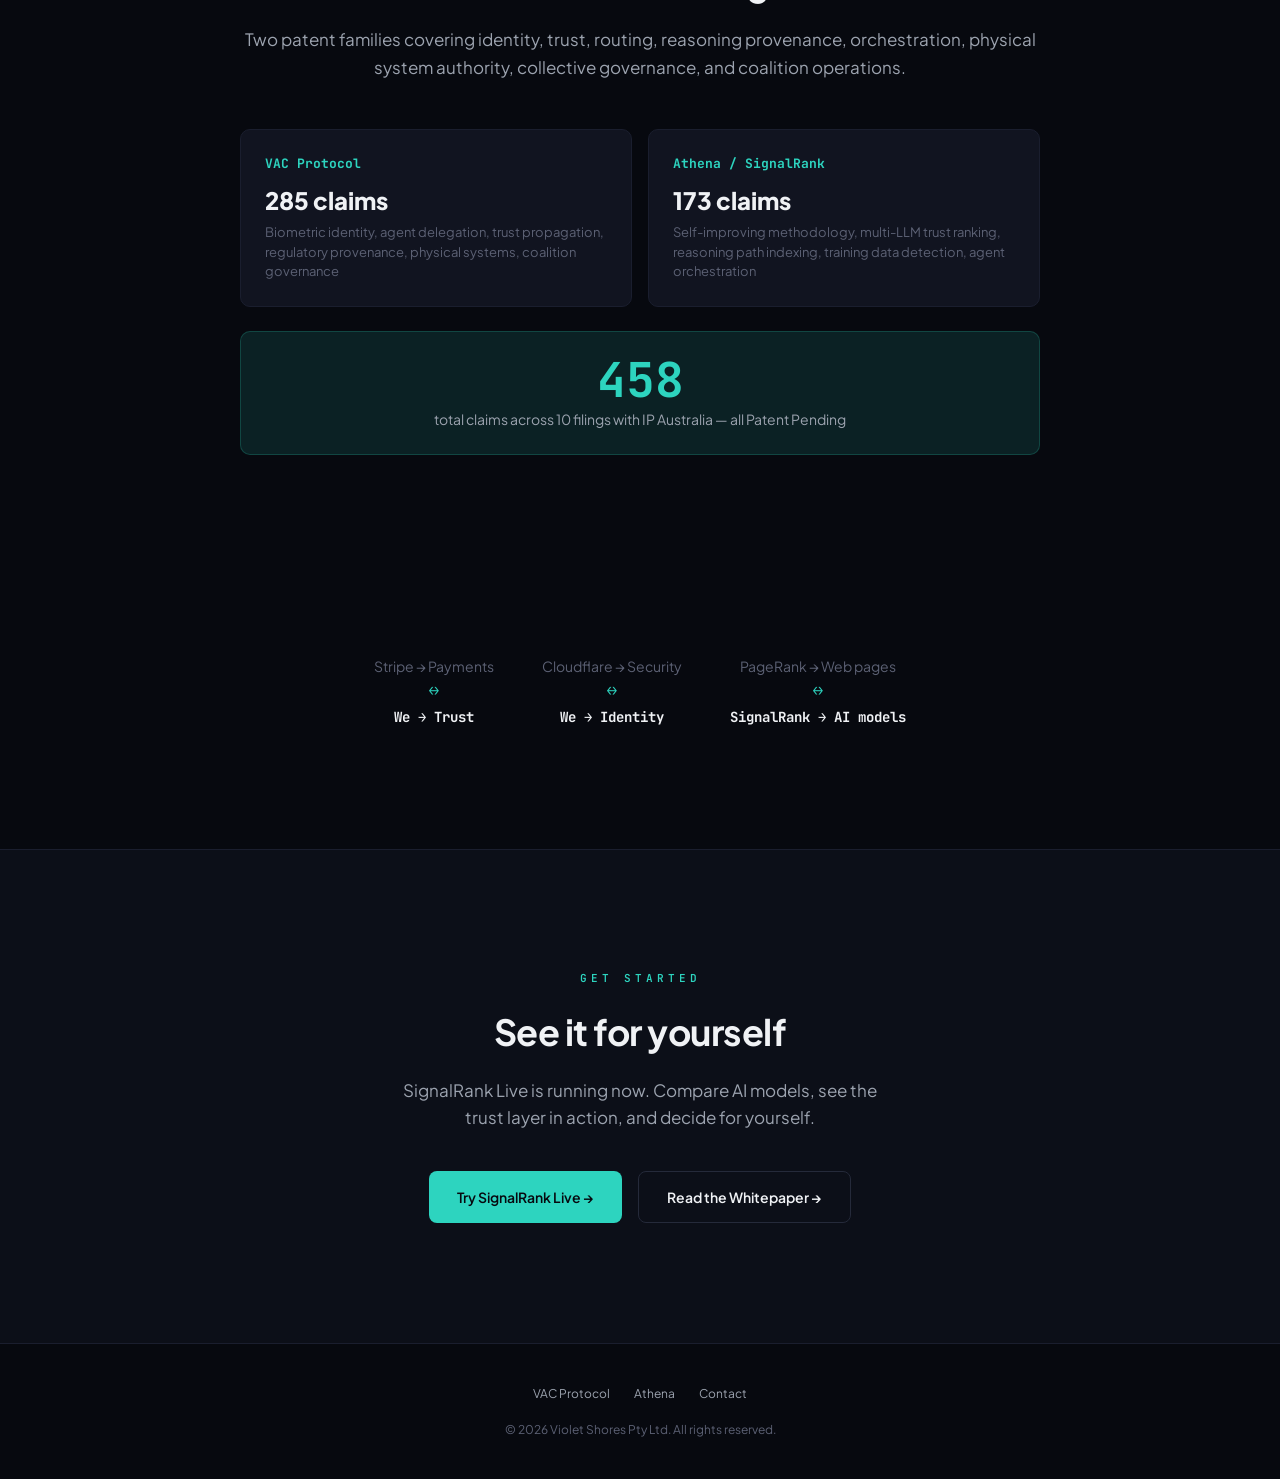
==== commit 93bc1ada: "positioning: 'Operating System for Trusted Intelligence' — hero, meta, title, subtitle, developer SD" ====
--- a/index.html
+++ b/index.html
@@ -3,9 +3,9 @@
 <head>
 <meta charset="UTF-8">
 <meta name="viewport" content="width=device-width, initial-scale=1.0">
-<title>The AI Internet — Identity, Trust & Routing Infrastructure for AI Agents</title>
+<title>The AI Internet — Operating System for Trusted Intelligence</title>
 <meta name="description" content="We are building the identity, trust, and routing infrastructure for the AI agent economy. 458 patent claims filed. Live product. Four AI providers.">
-<meta property="og:title" content="The AI Internet — Infrastructure for the AI Agent Economy">
+<meta property="og:title" content="The AI Internet — Operating System for Trusted Intelligence">
 <meta property="og:description" content="Identity, trust, and routing infrastructure for AI agents. By Violet Shores.">
 <meta property="og:type" content="website">
 <meta property="og:url" content="https://aiinternet.ai">
@@ -694,12 +694,12 @@
 
 <!-- Hero -->
 <section class="hero" id="top">
-  <div class="hero-badge">Infrastructure for the AI Agent Economy</div>
+  <div class="hero-badge">Operating System for Trusted Intelligence</div>
   <h1>The <span class="gradient">trust layer</span> the AI internet is missing</h1>
-  <p class="hero-sub">AI agents have no identity, no trust, and no way to verify their reasoning. We're building the protocols that fix that — from biometric human identity to trust-weighted routing across every model.</p>
+  <p class="hero-sub">AI systems have no identity, no trust, and no way to verify their reasoning. From agents to robots to autonomous vehicles — we're building the operating system that manages trusted intelligence across every AI capability.</p>
   <div class="hero-actions">
     <a href="https://vacprotocol.org/compare" class="btn btn-primary" target="_blank">Try SignalRank Live →</a>
-    <a href="https://vacprotocol.org" class="btn btn-secondary" target="_blank">VAC Protocol →</a>
+    <a href="https://vacprotocol.org/developers" class="btn btn-secondary" target="_blank">Developer SDK →</a>
     <a href="https://vacprotocol.org/vac-whitepaper-v5.pdf" class="btn btn-secondary" target="_blank">Whitepaper v5 →</a>
   </div>
 </section>
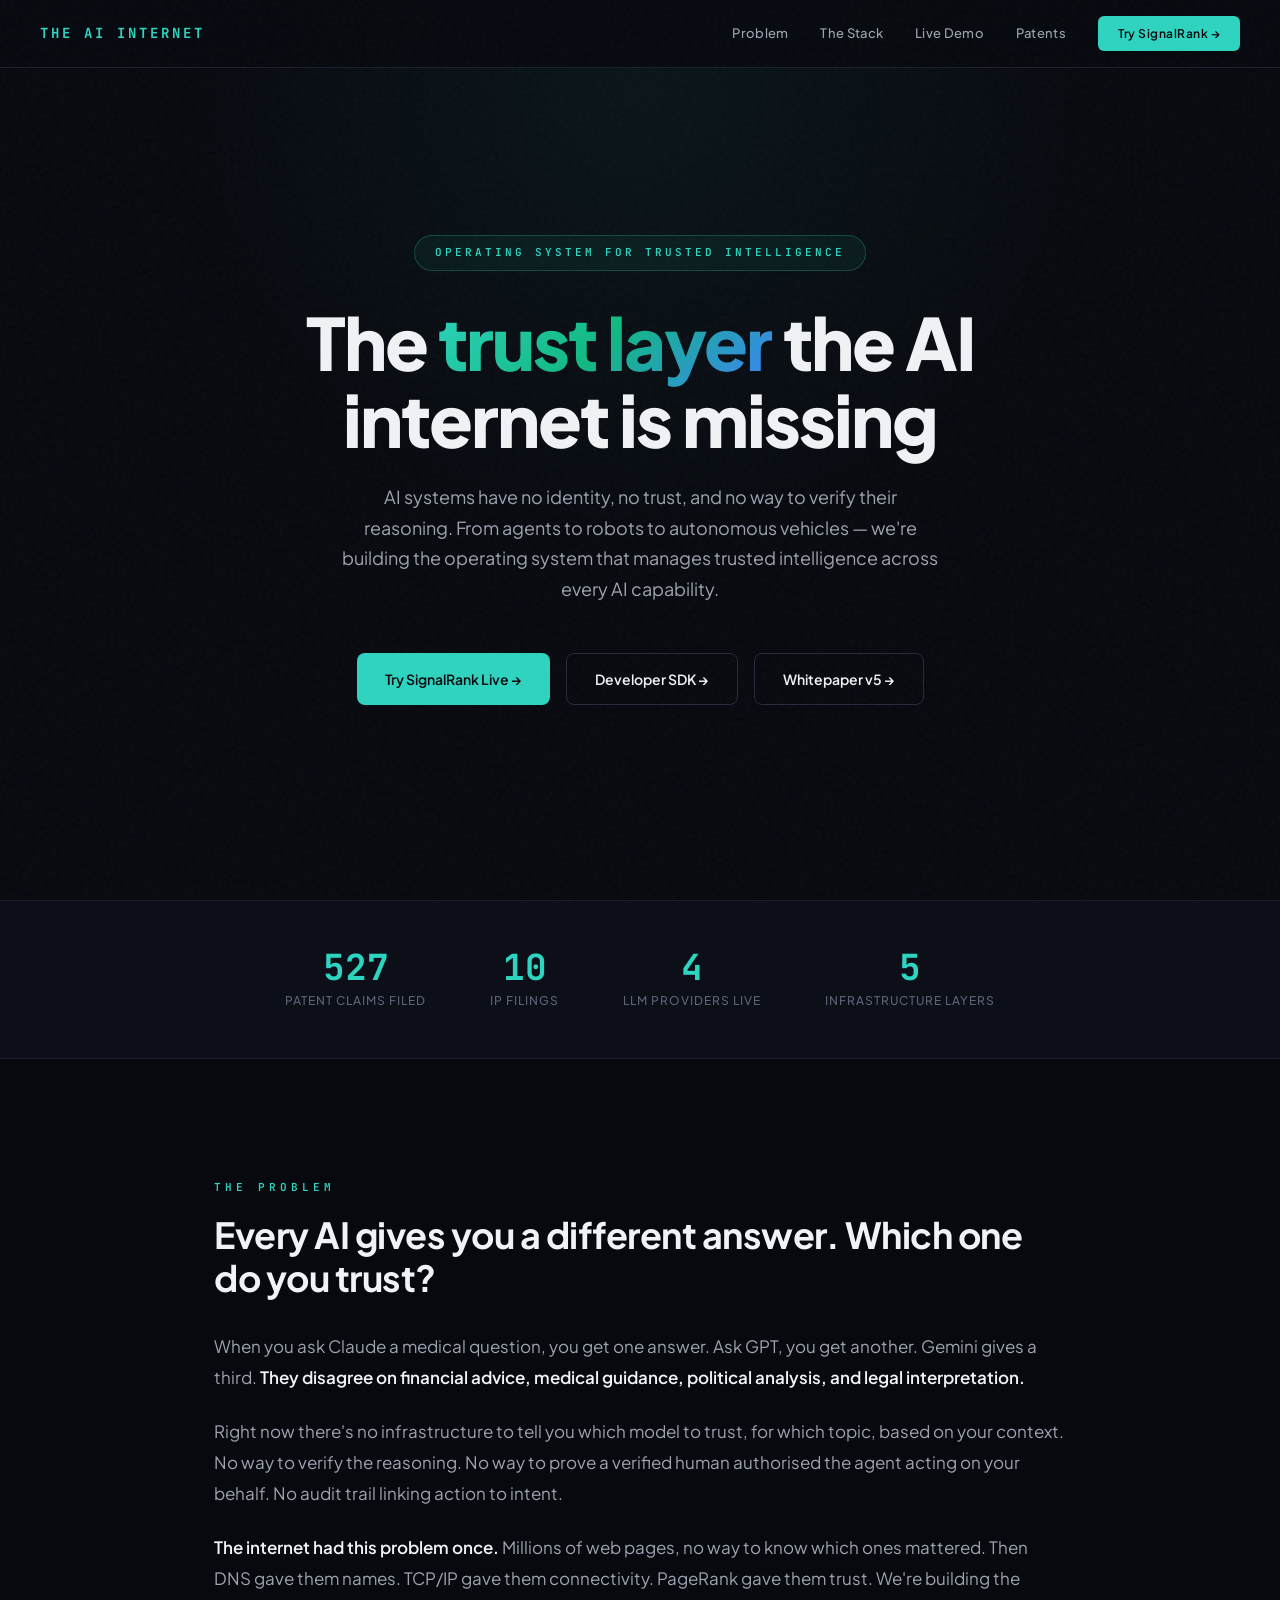
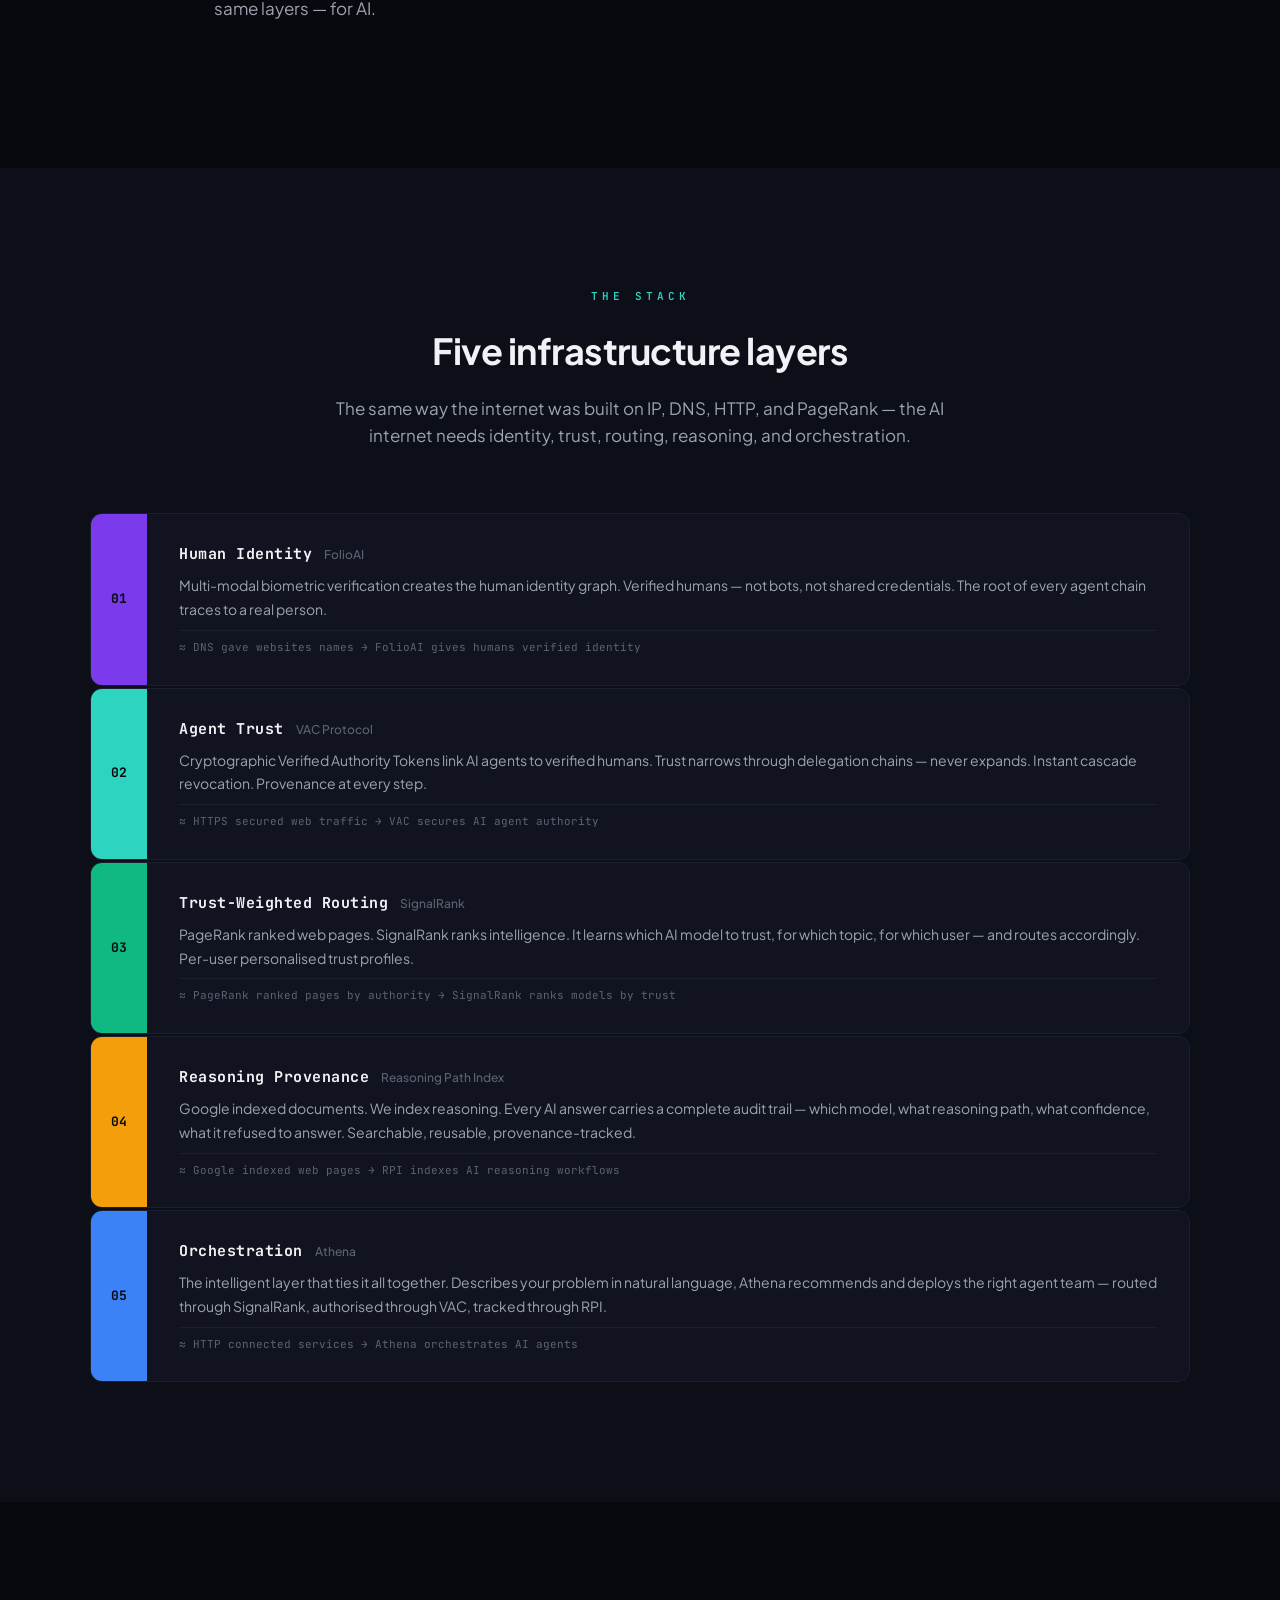
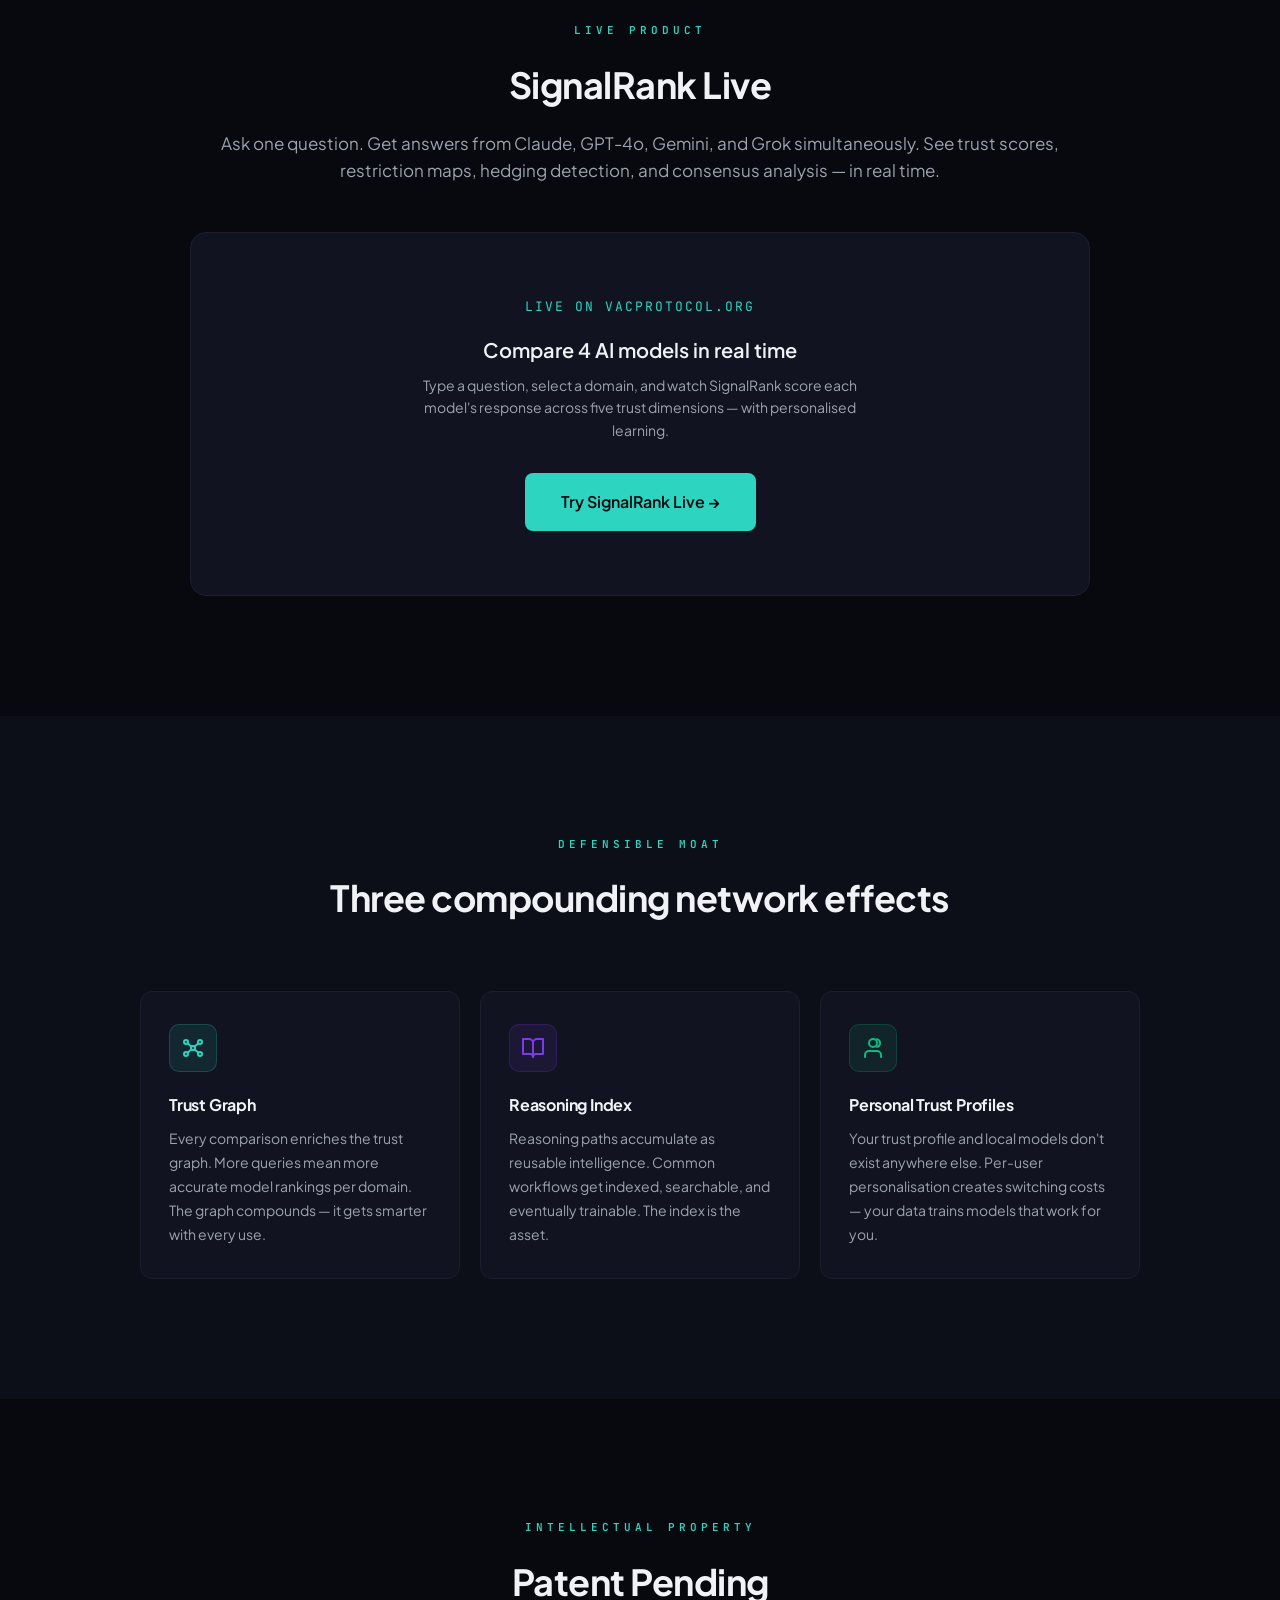
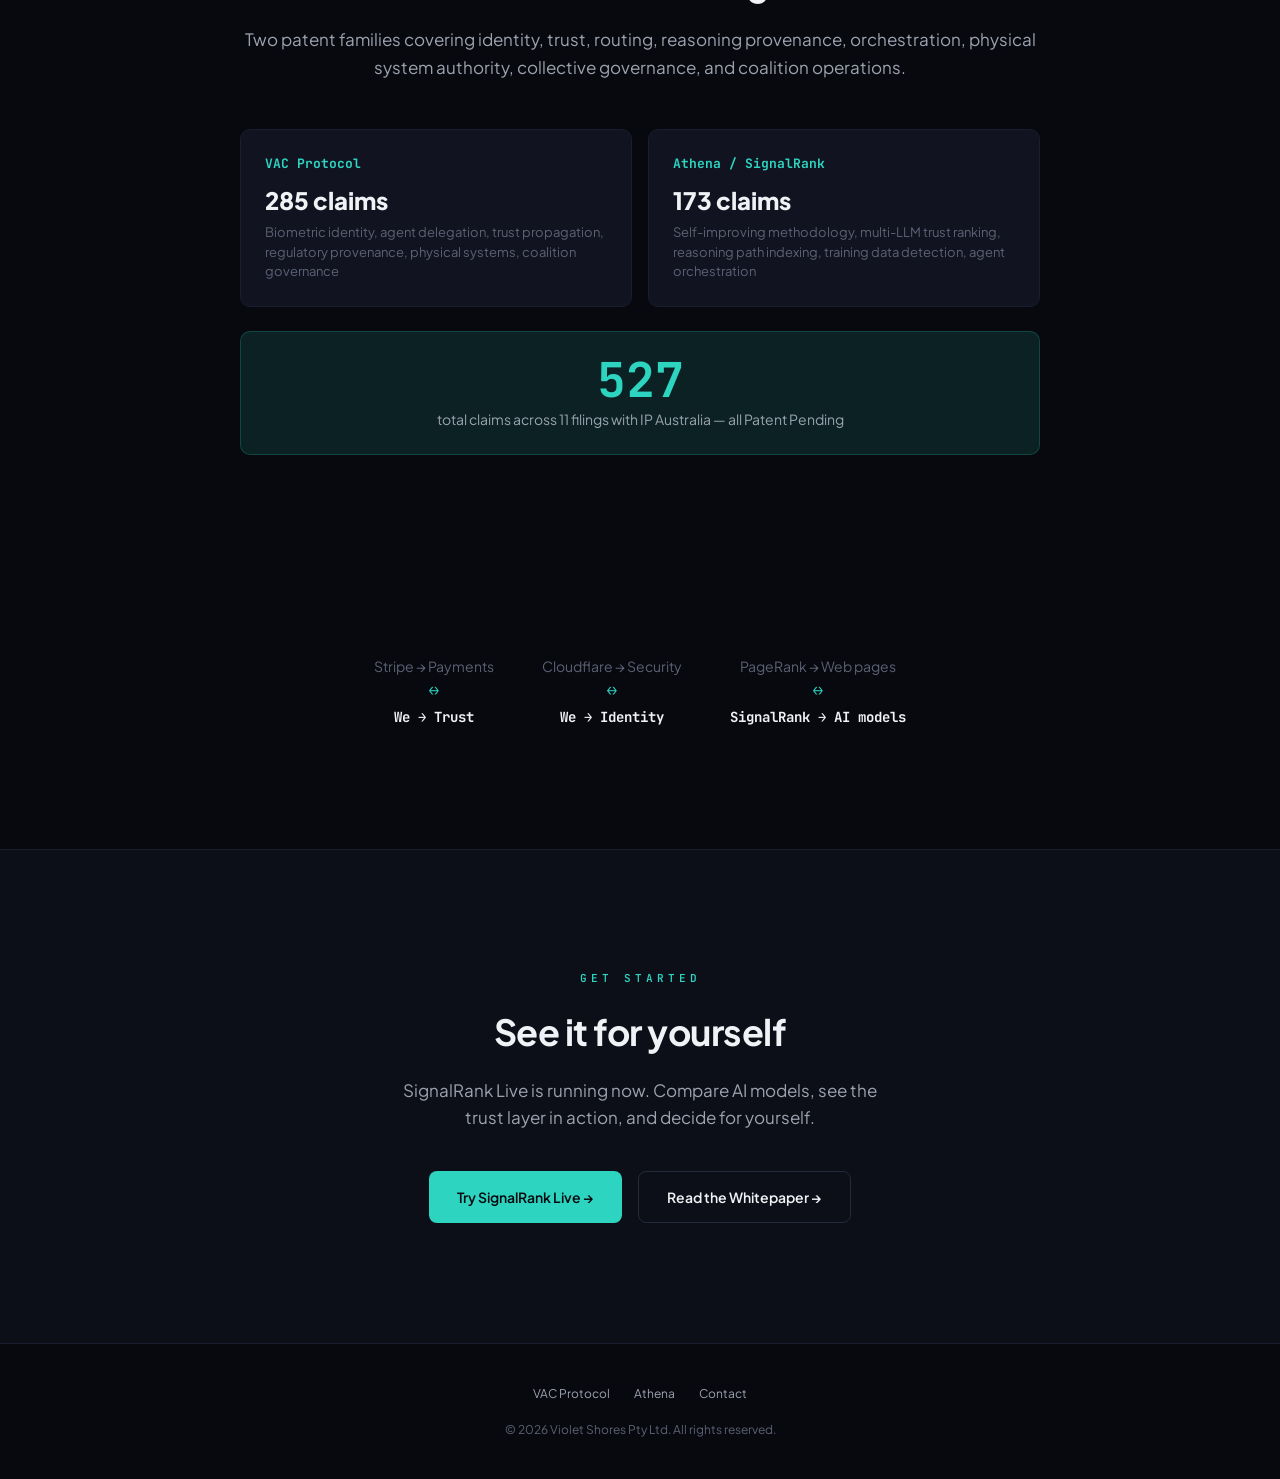
==== commit 5a802e9e: "IP update: 527 claims across 11 filings" ====
--- a/index.html
+++ b/index.html
@@ -4,7 +4,7 @@
 <meta charset="UTF-8">
 <meta name="viewport" content="width=device-width, initial-scale=1.0">
 <title>The AI Internet — Operating System for Trusted Intelligence</title>
-<meta name="description" content="We are building the identity, trust, and routing infrastructure for the AI agent economy. 458 patent claims filed. Live product. Four AI providers.">
+<meta name="description" content="We are building the identity, trust, and routing infrastructure for the AI agent economy. 527 patent claims filed. Live product. Four AI providers.">
 <meta property="og:title" content="The AI Internet — Operating System for Trusted Intelligence">
 <meta property="og:description" content="Identity, trust, and routing infrastructure for AI agents. By Violet Shores.">
 <meta property="og:type" content="website">
@@ -707,7 +707,7 @@
 <!-- Stats -->
 <section class="stats">
   <div class="stat">
-    <div class="stat-num">458</div>
+    <div class="stat-num">527</div>
     <div class="stat-label">Patent Claims Filed</div>
   </div>
   <div class="stat">
@@ -871,8 +871,8 @@
     </div>
 
     <div class="ip-total">
-      <div class="ip-total-num">458</div>
-      <div class="ip-total-label">total claims across 10 filings with IP Australia — all Patent Pending</div>
+      <div class="ip-total-num">527</div>
+      <div class="ip-total-label">total claims across 11 filings with IP Australia — all Patent Pending</div>
     </div>
   </div>
 </section>
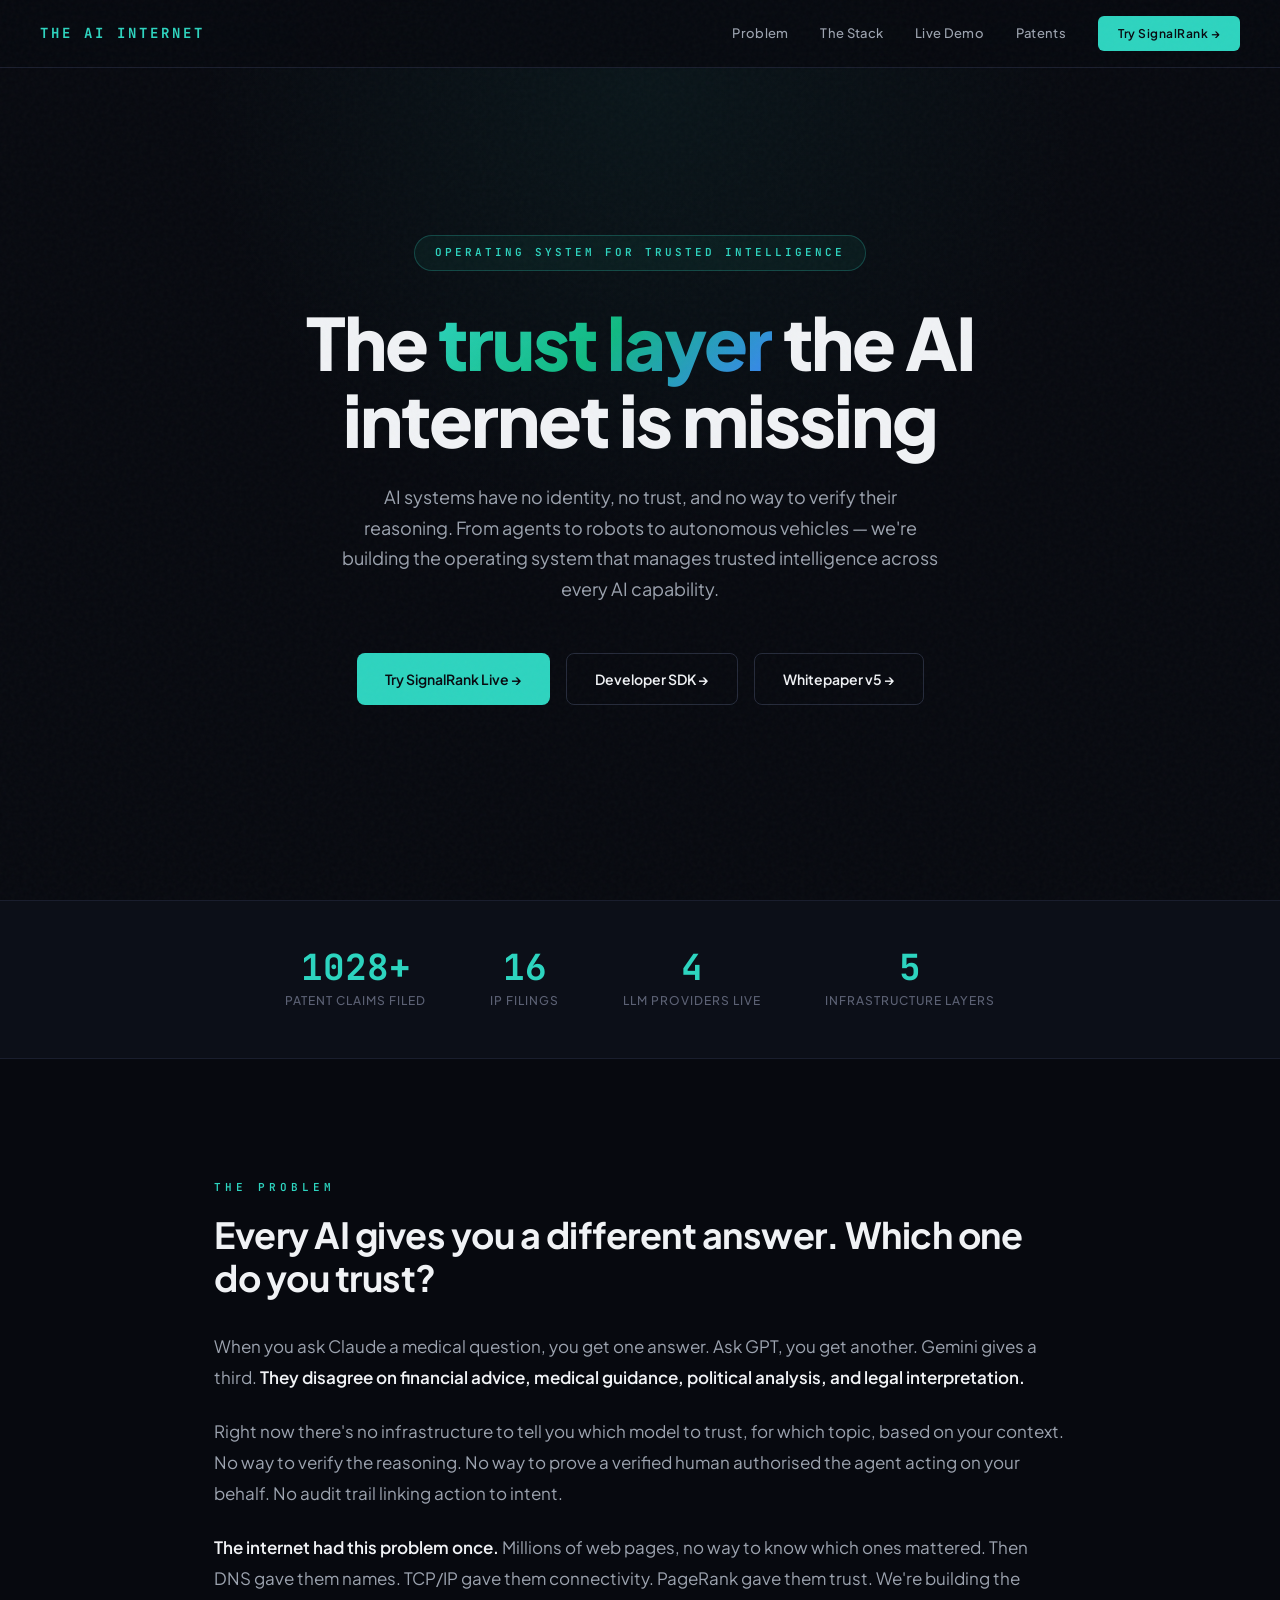
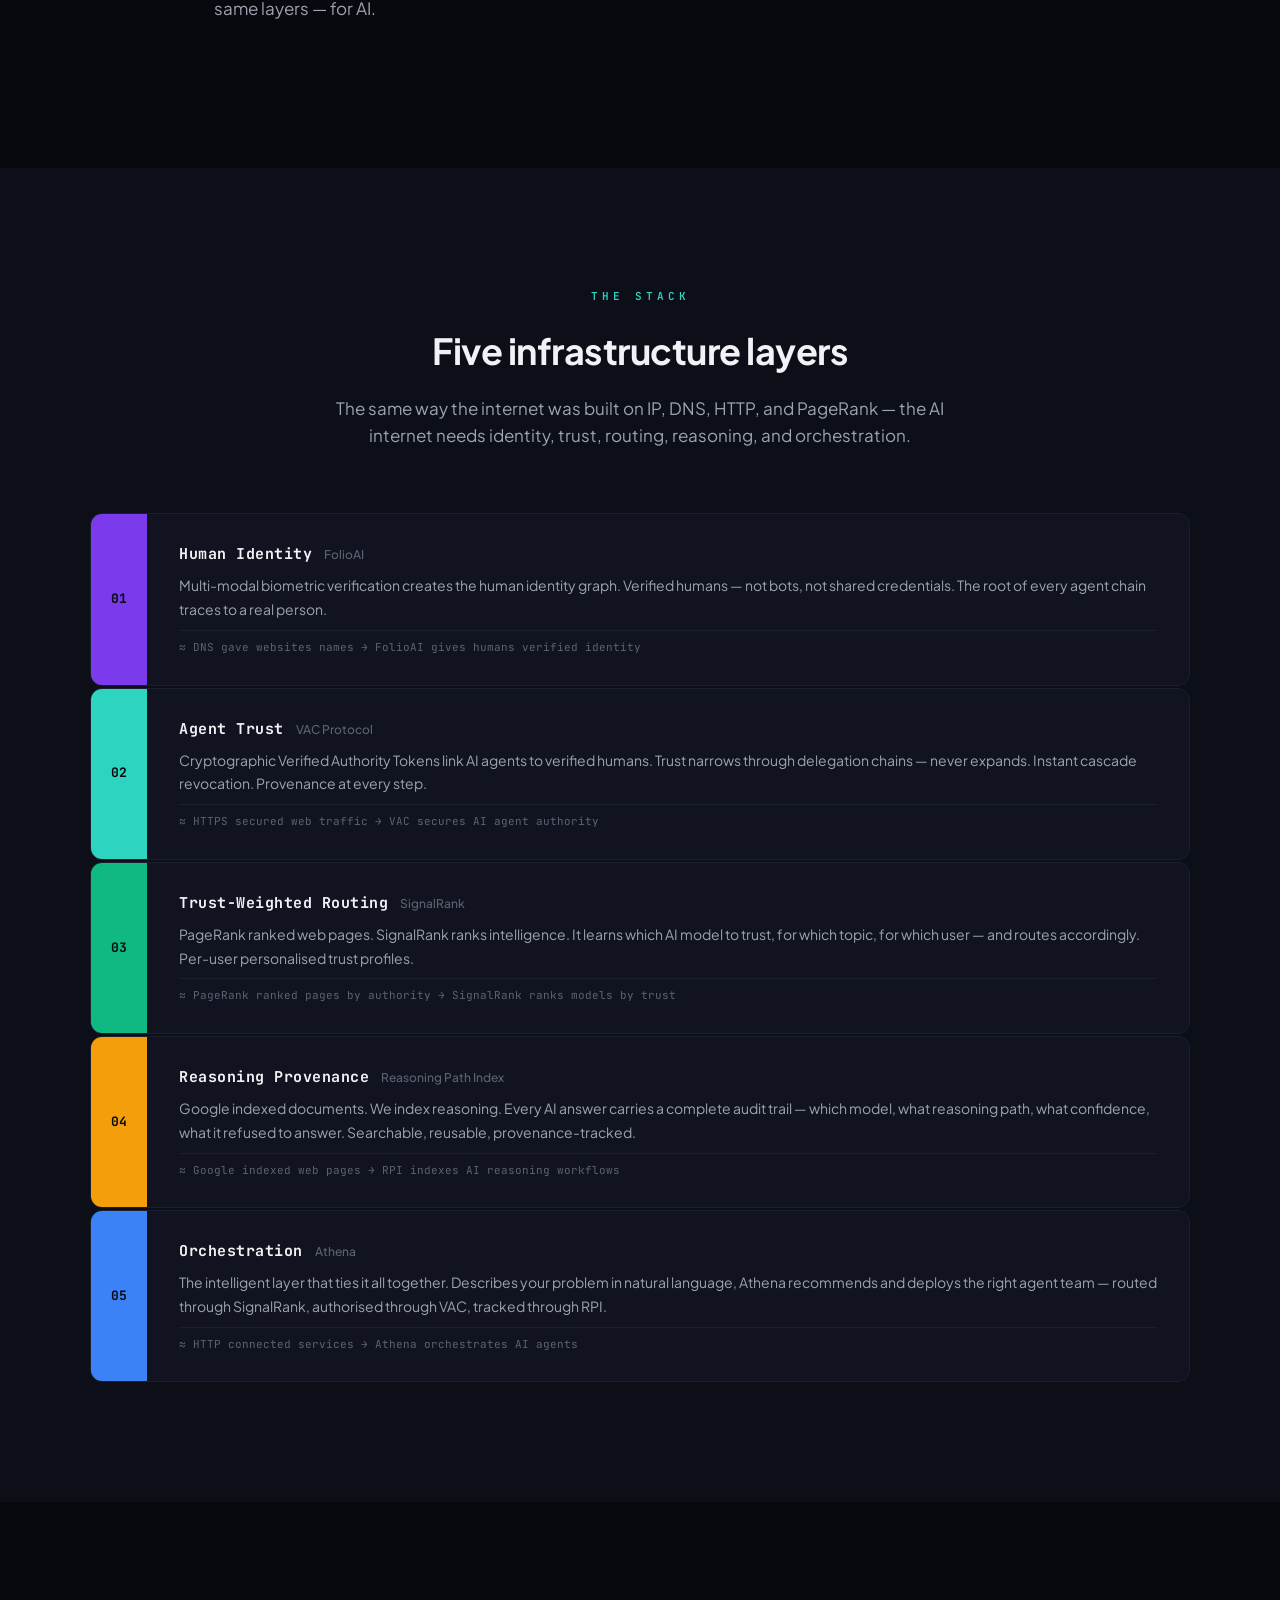
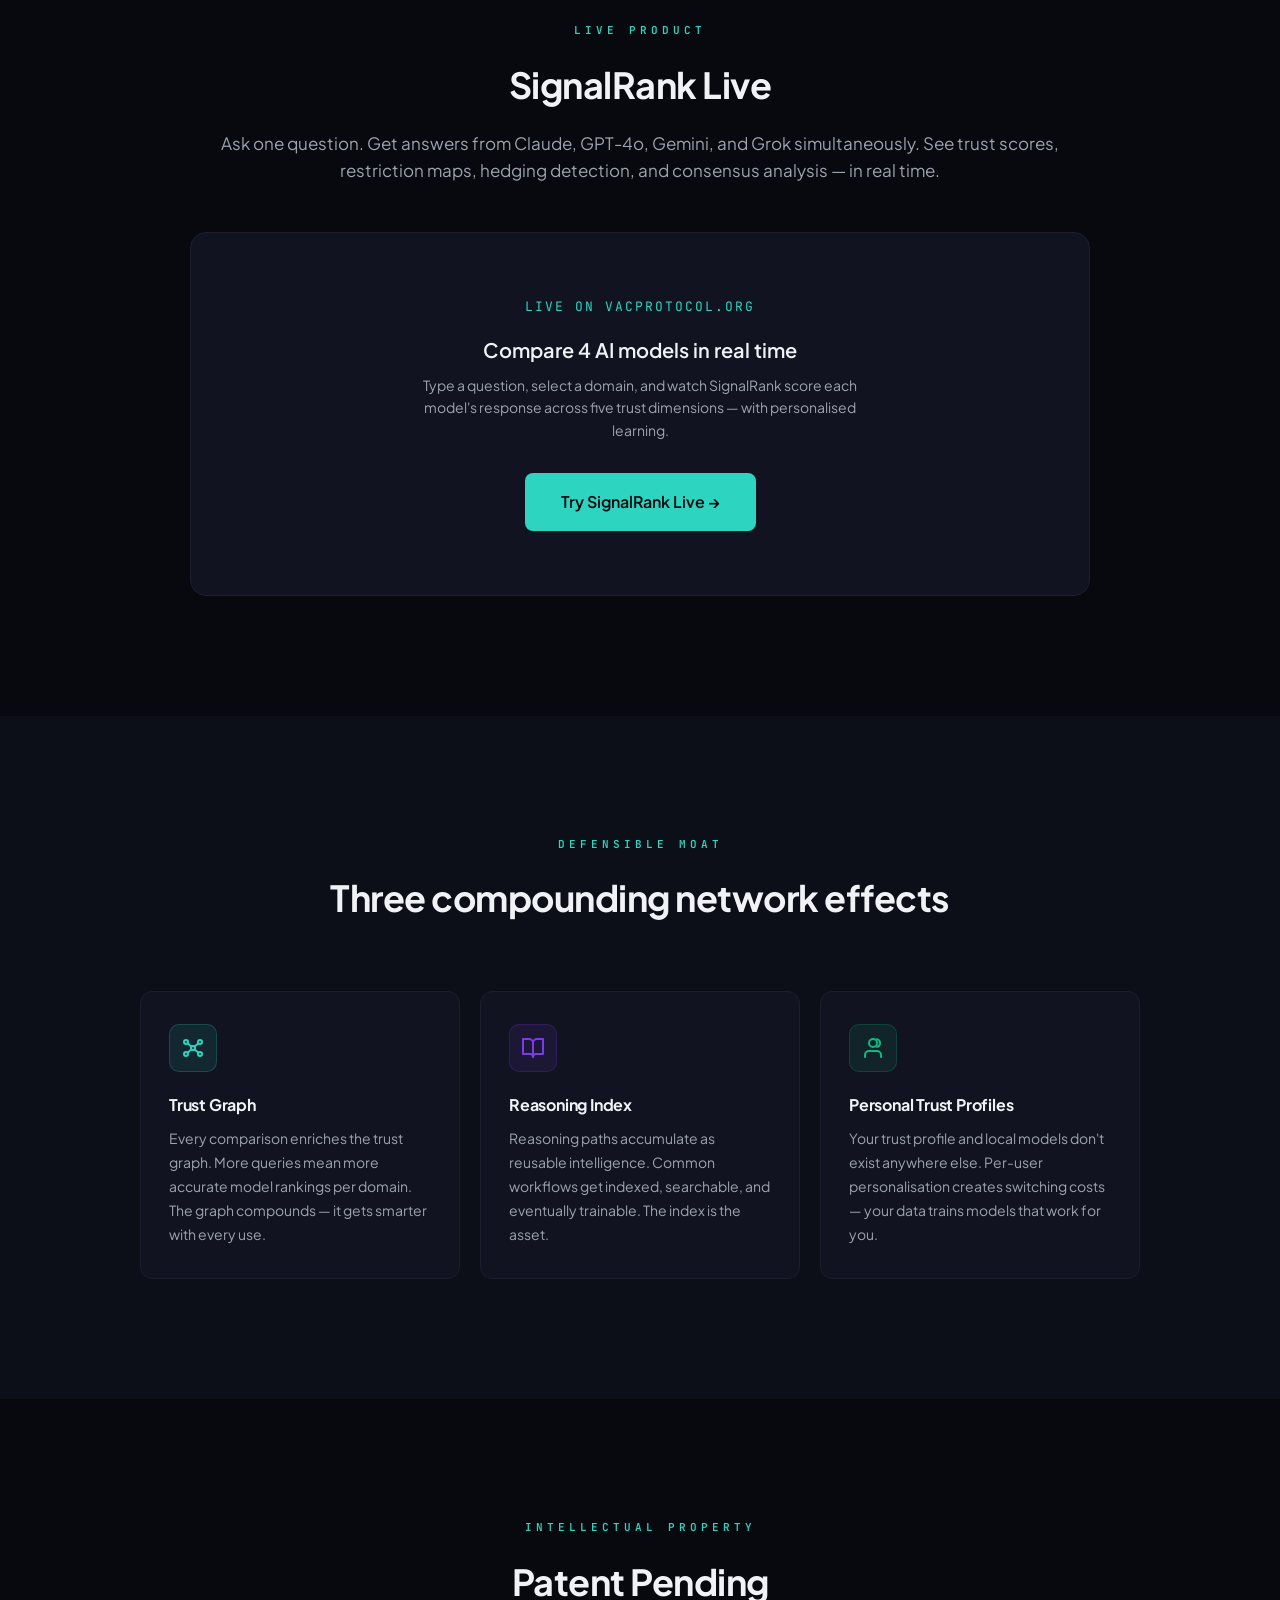
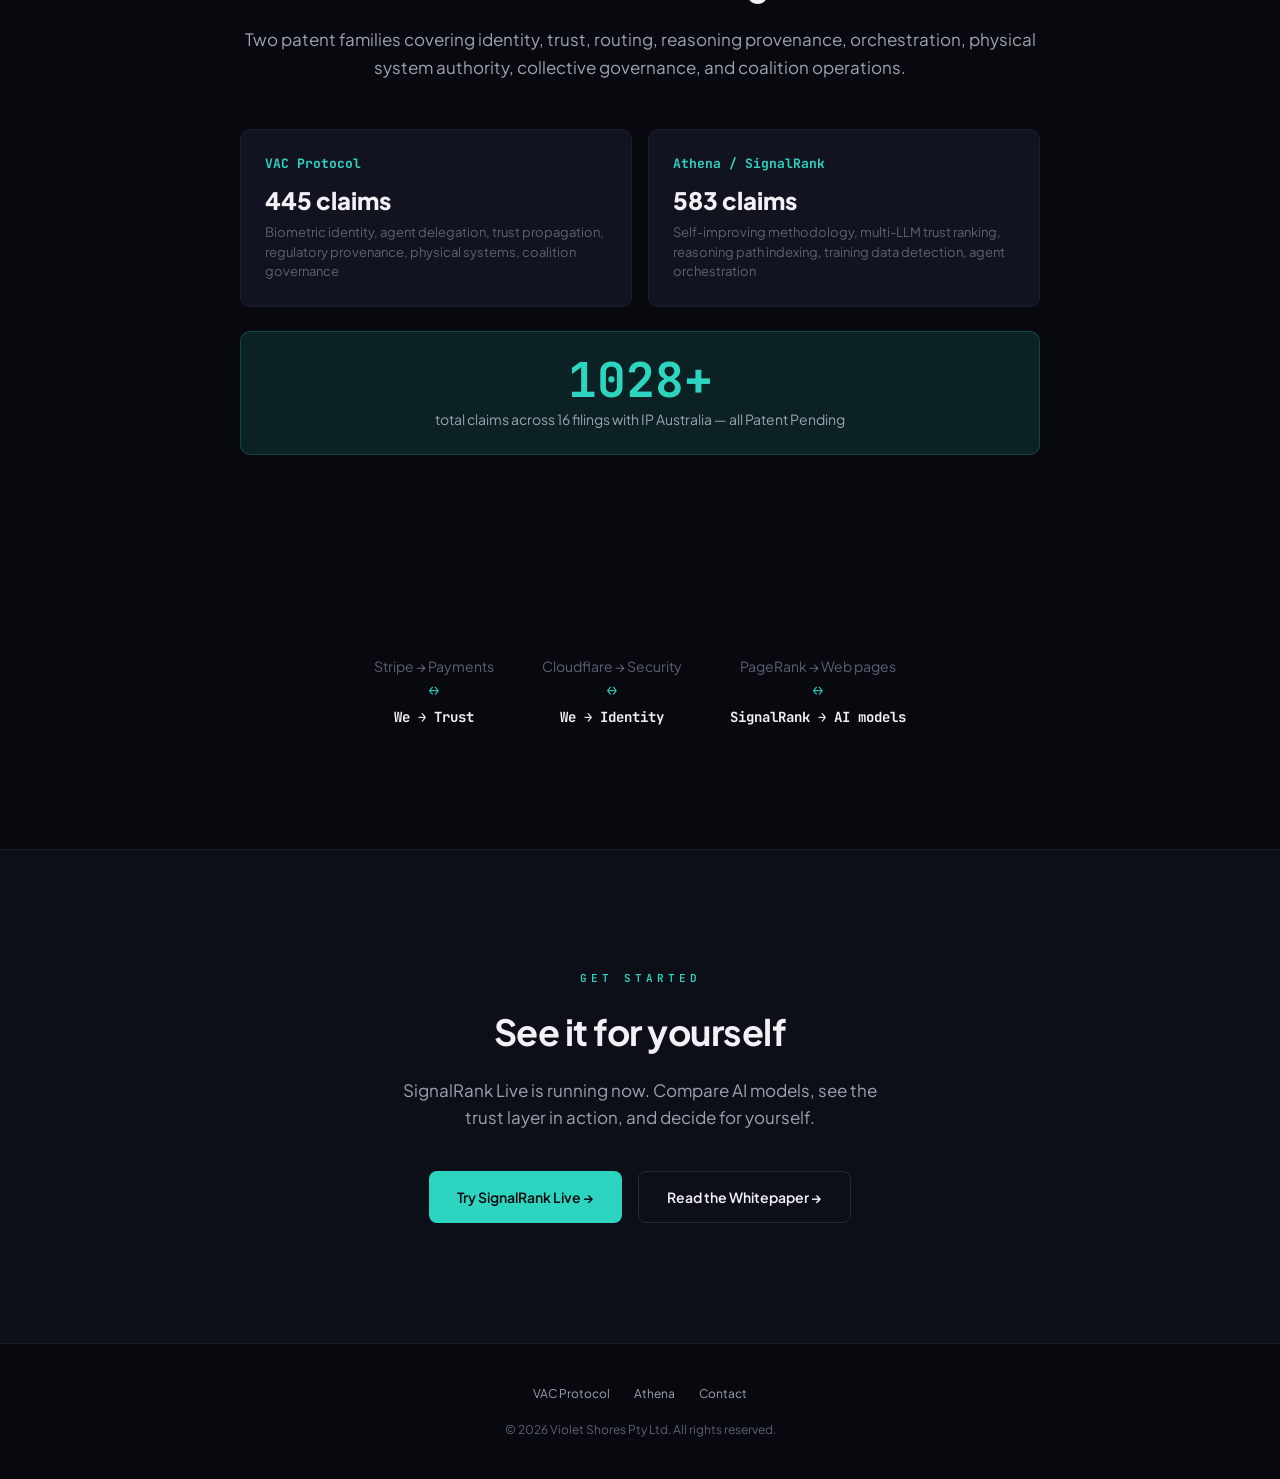
==== commit d5f03577: "[aiinternet-ai-exec] Refresh patent counter (1028+ claims, 16 filings) per Supp #7 + Supp #8 dual fi" ====
--- a/index.html
+++ b/index.html
@@ -4,7 +4,7 @@
 <meta charset="UTF-8">
 <meta name="viewport" content="width=device-width, initial-scale=1.0">
 <title>The AI Internet — Operating System for Trusted Intelligence</title>
-<meta name="description" content="We are building the identity, trust, and routing infrastructure for the AI agent economy. 527 patent claims filed. Live product. Four AI providers.">
+<meta name="description" content="We are building the identity, trust, and routing infrastructure for the AI agent economy. 1028+ patent claims filed across 16 filings. Live product. Four AI providers.">
 <meta property="og:title" content="The AI Internet — Operating System for Trusted Intelligence">
 <meta property="og:description" content="Identity, trust, and routing infrastructure for AI agents. By Violet Shores.">
 <meta property="og:type" content="website">
@@ -707,11 +707,11 @@
 <!-- Stats -->
 <section class="stats">
   <div class="stat">
-    <div class="stat-num">527</div>
+    <div class="stat-num">1028+</div>
     <div class="stat-label">Patent Claims Filed</div>
   </div>
   <div class="stat">
-    <div class="stat-num">10</div>
+    <div class="stat-num">16</div>
     <div class="stat-label">IP Filings</div>
   </div>
   <div class="stat">
@@ -860,19 +860,19 @@
     <div class="ip-patents">
       <div class="ip-patent">
         <div class="ip-patent-title">VAC Protocol</div>
-        <div class="ip-patent-claims">285 claims</div>
+        <div class="ip-patent-claims">445 claims</div>
         <div class="ip-patent-desc">Biometric identity, agent delegation, trust propagation, regulatory provenance, physical systems, coalition governance</div>
       </div>
       <div class="ip-patent">
         <div class="ip-patent-title">Athena / SignalRank</div>
-        <div class="ip-patent-claims">173 claims</div>
+        <div class="ip-patent-claims">583 claims</div>
         <div class="ip-patent-desc">Self-improving methodology, multi-LLM trust ranking, reasoning path indexing, training data detection, agent orchestration</div>
       </div>
     </div>
 
     <div class="ip-total">
-      <div class="ip-total-num">527</div>
-      <div class="ip-total-label">total claims across 11 filings with IP Australia — all Patent Pending</div>
+      <div class="ip-total-num">1028+</div>
+      <div class="ip-total-label">total claims across 16 filings with IP Australia — all Patent Pending</div>
     </div>
   </div>
 </section>
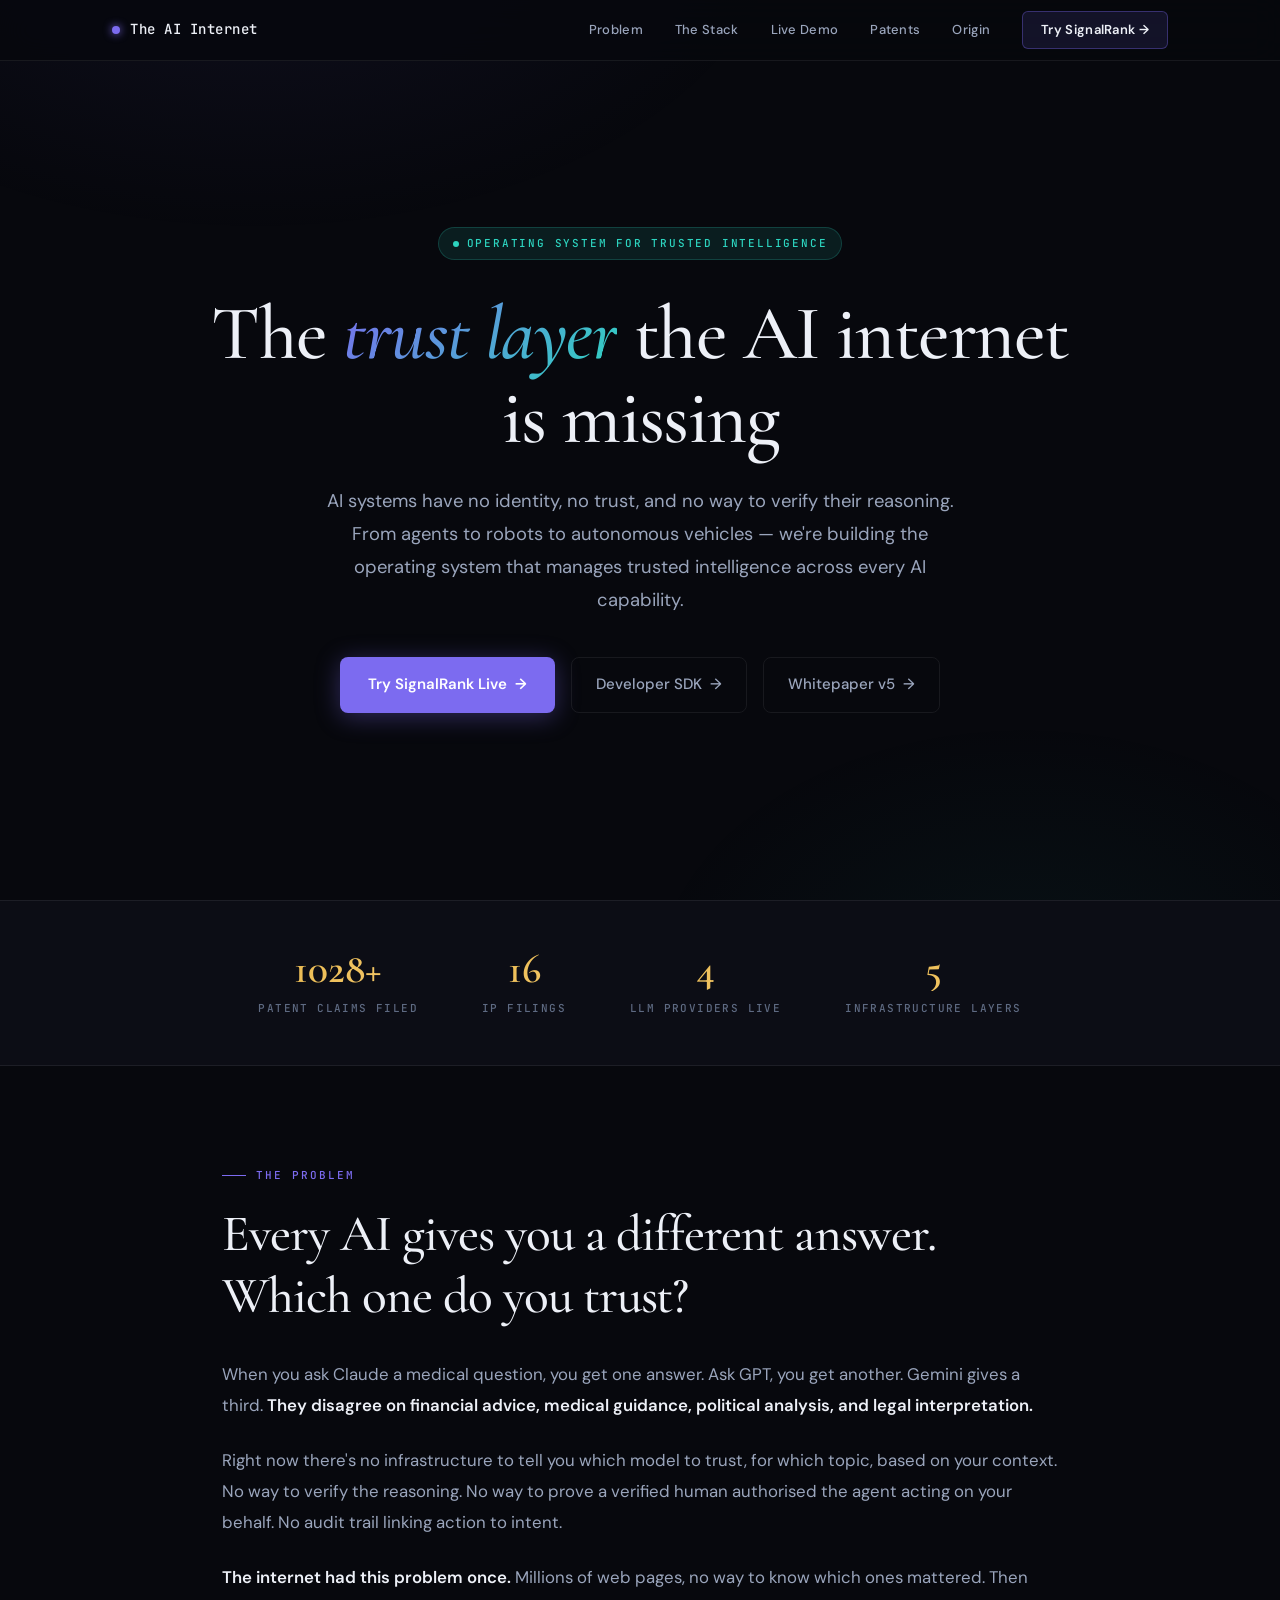
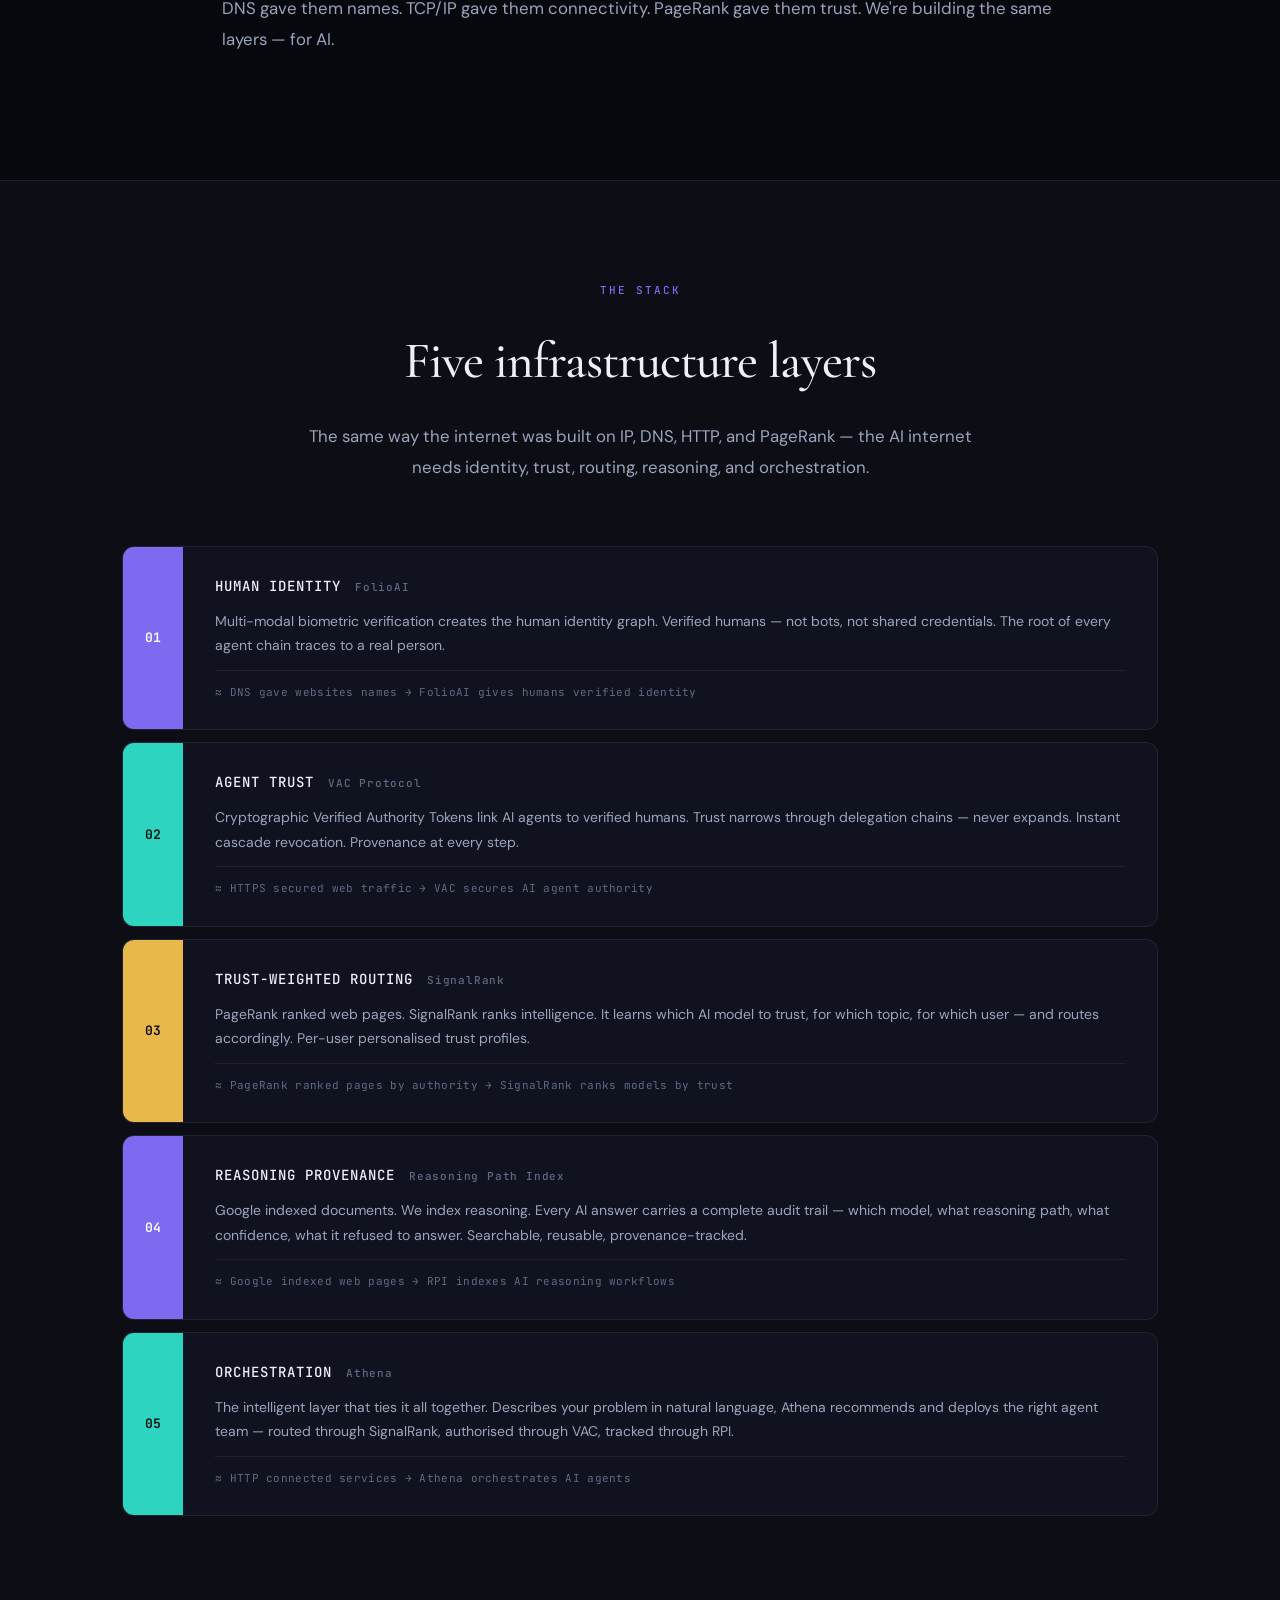
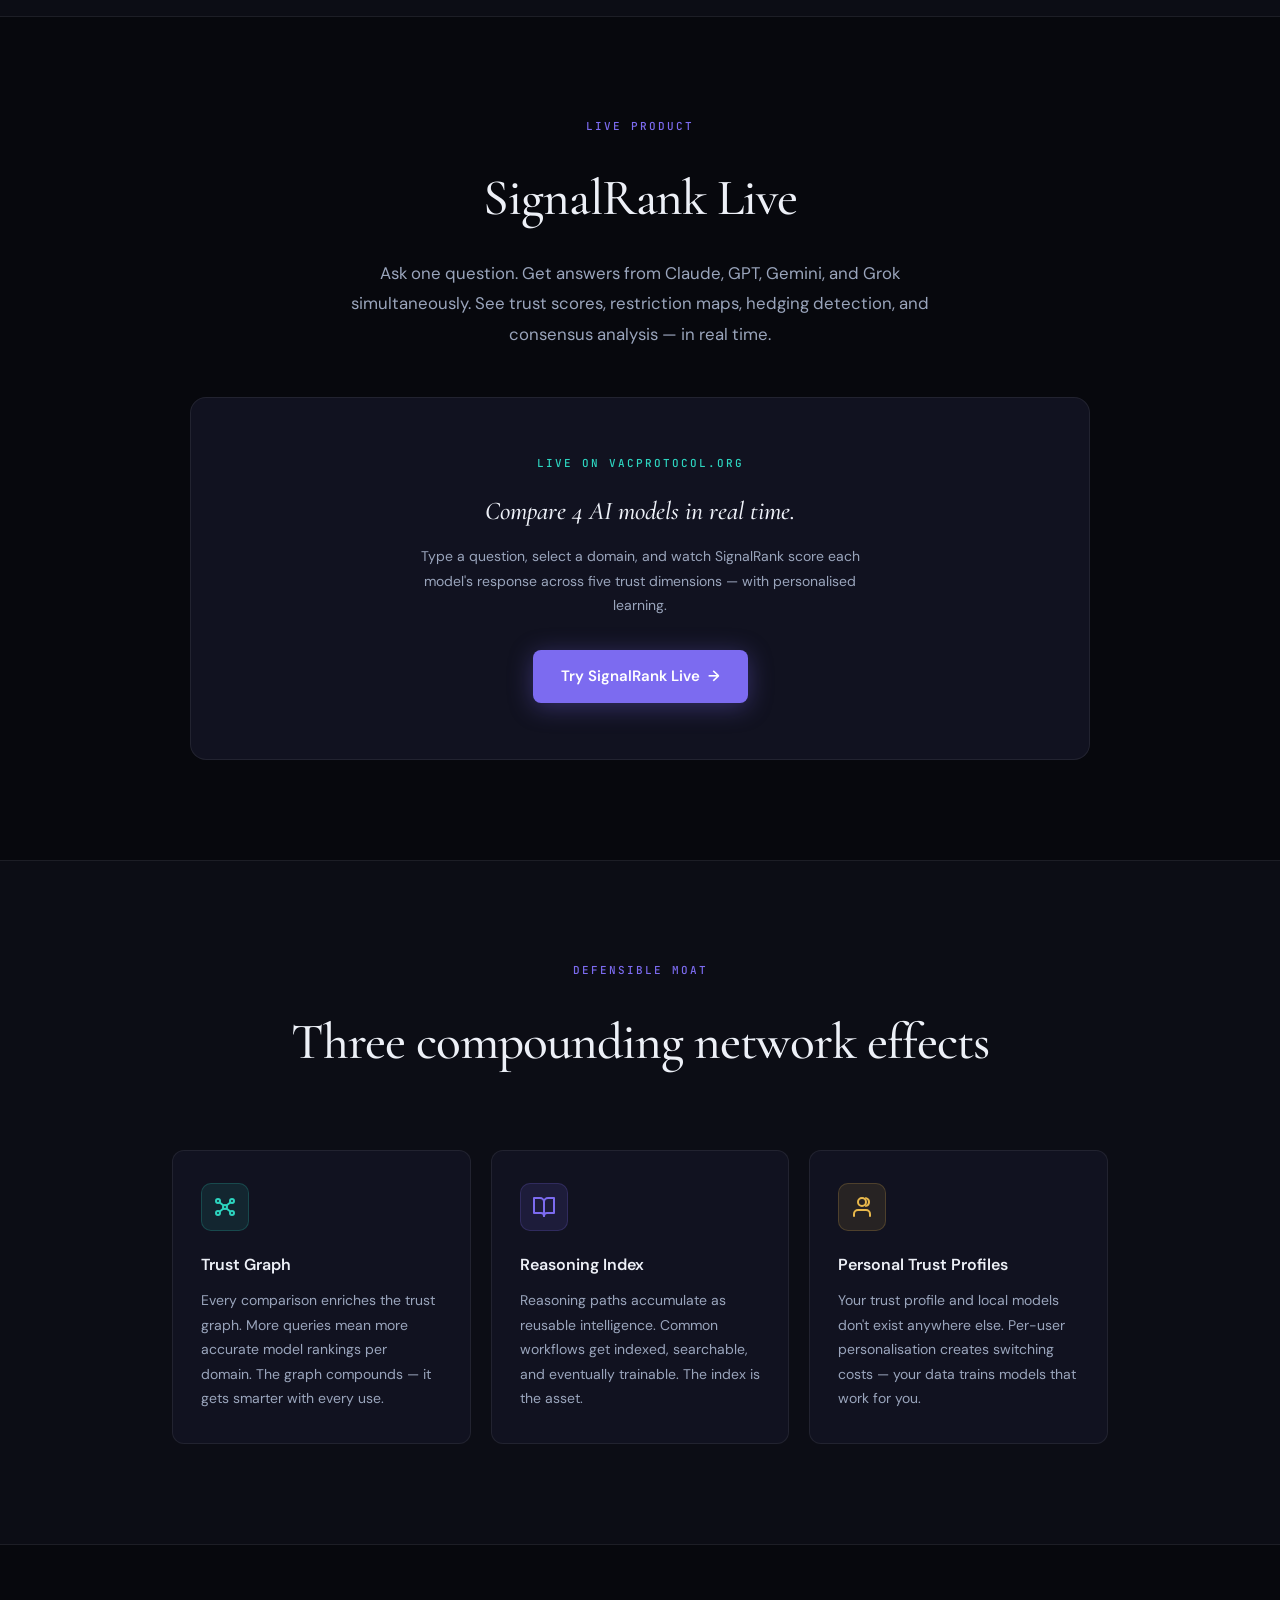
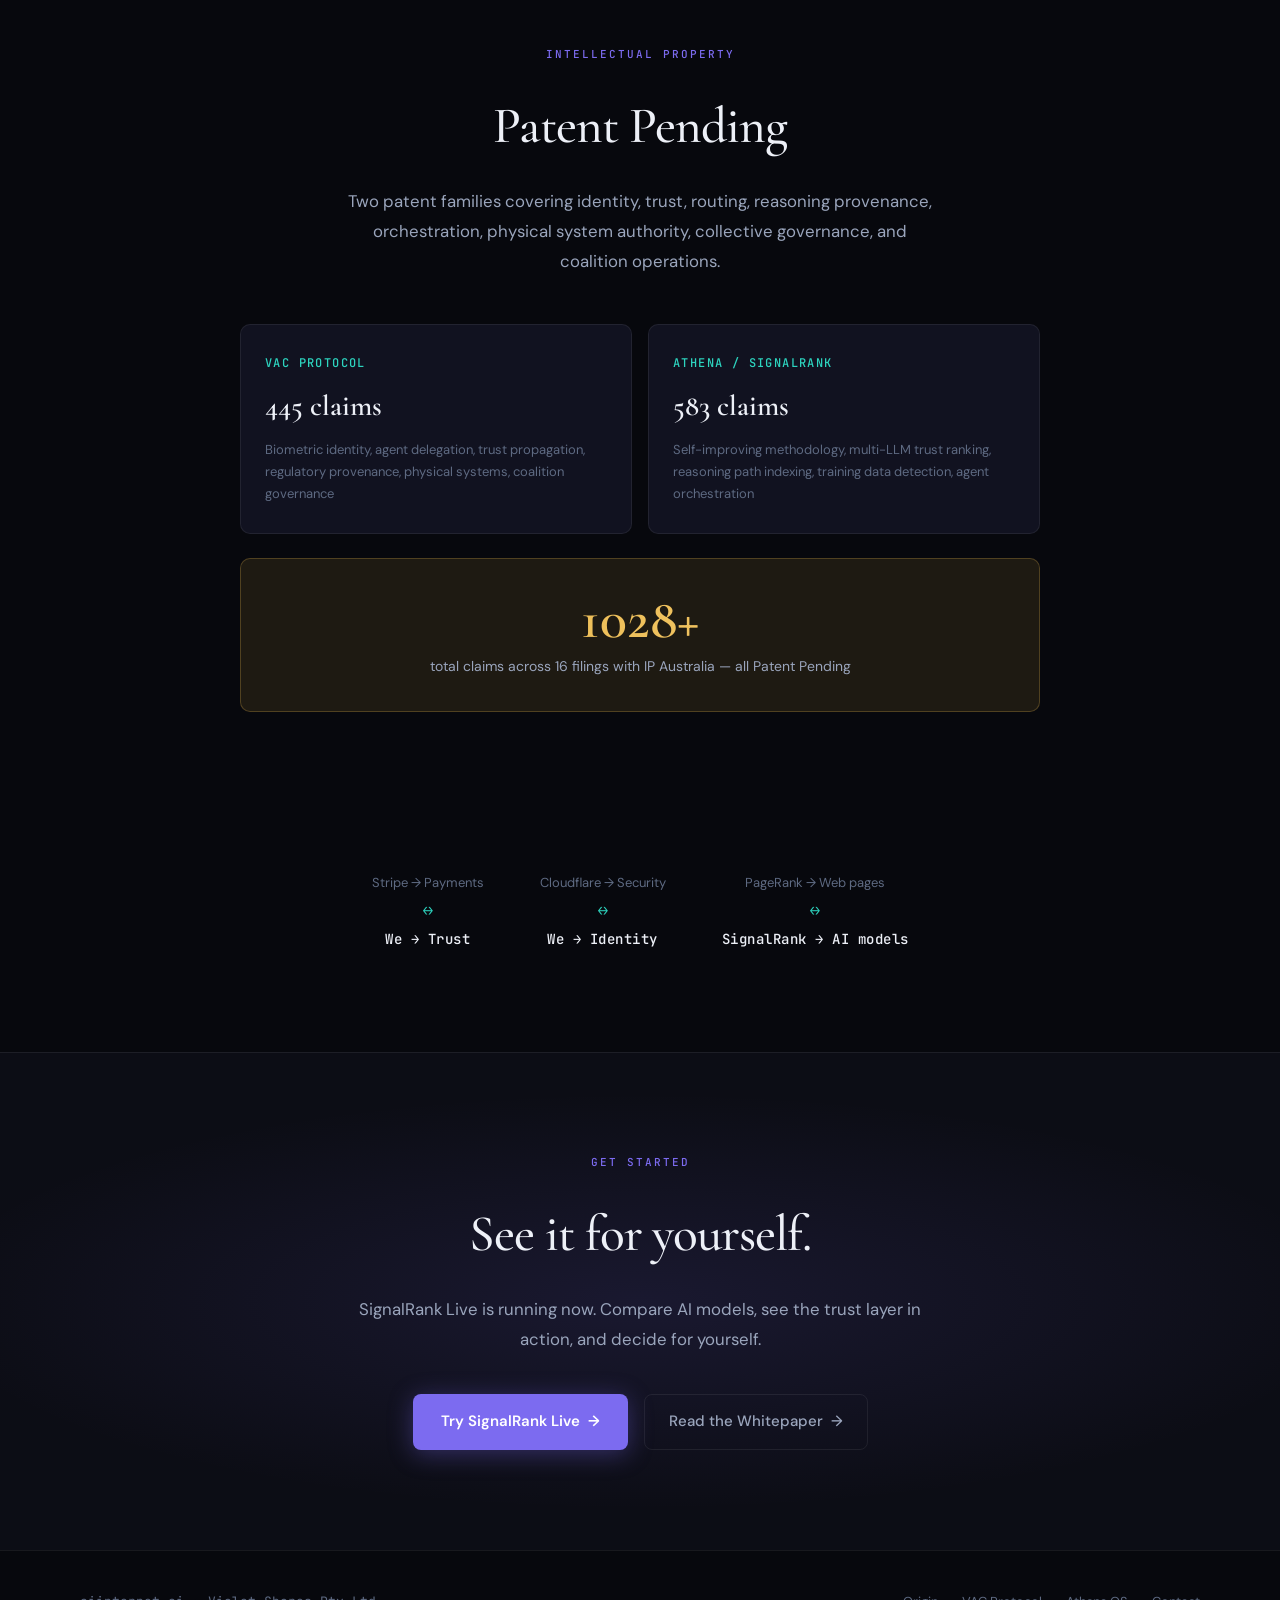
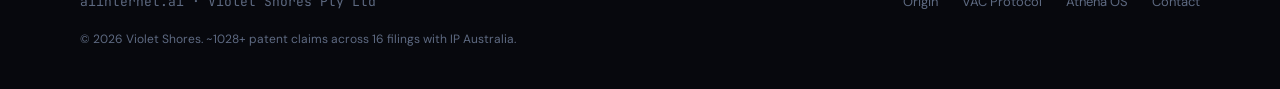
==== commit bb1062c3: "[aiinternet-ai-exec] Phase 4: index.html migrated to Athena DNA tokens + L-436 .html extension fix F" ====
--- a/index.html
+++ b/index.html
@@ -3,742 +3,538 @@
 <head>
 <meta charset="UTF-8">
 <meta name="viewport" content="width=device-width, initial-scale=1.0">
-<title>The AI Internet — Operating System for Trusted Intelligence</title>
-<meta name="description" content="We are building the identity, trust, and routing infrastructure for the AI agent economy. 1028+ patent claims filed across 16 filings. Live product. Four AI providers.">
-<meta property="og:title" content="The AI Internet — Operating System for Trusted Intelligence">
-<meta property="og:description" content="Identity, trust, and routing infrastructure for AI agents. By Violet Shores.">
+<title>The AI Internet — Identity, Trust & Routing Infrastructure for AI Agents</title>
+<meta name="description" content="We are building the identity, trust, and routing infrastructure for the AI agent economy. 1028+ patent claims filed across 16 filings. Live product. Four LLM providers. Real data.">
+<meta property="og:title" content="The AI Internet — Infrastructure for the AI Agent Economy">
+<meta property="og:description" content="Identity. Trust. Routing. Reasoning. Orchestration. The protocol stack that lets AI agents discover, trust, and collaborate with each other.">
 <meta property="og:type" content="website">
 <meta property="og:url" content="https://aiinternet.ai">
+<meta name="twitter:card" content="summary_large_image">
+<meta name="twitter:title" content="The AI Internet — Infrastructure for the AI Agent Economy">
+<meta name="twitter:description" content="Identity. Trust. Routing. Reasoning. Orchestration. Five infrastructure layers for the AI agent economy.">
+<link rel="icon" type="image/x-icon" href="/favicon.ico">
 <link rel="preconnect" href="https://fonts.googleapis.com">
-<link href="https://fonts.googleapis.com/css2?family=JetBrains+Mono:wght@400;500;600;700&family=Plus+Jakarta+Sans:wght@300;400;500;600;700;800&display=swap" rel="stylesheet">
+<link rel="preconnect" href="https://fonts.gstatic.com" crossorigin>
+<link href="https://fonts.googleapis.com/css2?family=Cormorant+Garamond:ital,wght@0,400;0,500;0,600;1,400;1,600&family=DM+Sans:wght@300;400;500;600&family=JetBrains+Mono:wght@400;500&display=swap" rel="stylesheet">
+<link rel="stylesheet" href="/athena-dna.css">
+
 <style>
-:root {
-  --bg: #07090F;
-  --bg-2: #0C0F18;
-  --bg-card: #111420;
-  --border: #1A1E2E;
-  --border-h: #252A3A;
-  --teal: #2DD4BF;
-  --teal-dim: rgba(45,212,191,.12);
-  --teal-glow: rgba(45,212,191,.06);
-  --emerald: #10B981;
-  --purple: #7C3AED;
-  --amber: #F59E0B;
-  --coral: #F96167;
-  --blue: #3B82F6;
-  --white: #F0F2F5;
-  --gray: #9CA3AF;
-  --muted: #5C6174;
-  --mono: 'JetBrains Mono', monospace;
-  --sans: 'Plus Jakarta Sans', -apple-system, sans-serif;
-}
-
-* { margin: 0; padding: 0; box-sizing: border-box; }
-
-html { scroll-behavior: smooth; }
-
-body {
-  background: var(--bg);
-  color: var(--white);
-  font-family: var(--sans);
-  line-height: 1.6;
-  -webkit-font-smoothing: antialiased;
-}
-
-/* ─── Grain overlay ─── */
-body::before {
-  content: '';
-  position: fixed;
-  inset: 0;
-  background: url("data:image/svg+xml,%3Csvg viewBox='0 0 256 256' xmlns='http://www.w3.org/2000/svg'%3E%3Cfilter id='n'%3E%3CfeTurbulence type='fractalNoise' baseFrequency='.85' numOctaves='4' stitchTiles='stitch'/%3E%3C/filter%3E%3Crect width='100%25' height='100%25' filter='url(%23n)' opacity='.03'/%3E%3C/svg%3E");
-  pointer-events: none;
-  z-index: 9999;
-}
-
-/* ─── Nav ─── */
-nav {
-  position: fixed;
-  top: 0;
-  left: 0;
-  right: 0;
-  z-index: 100;
-  padding: 16px 40px;
-  display: flex;
-  align-items: center;
-  justify-content: space-between;
-  background: rgba(7,9,15,.85);
-  backdrop-filter: blur(20px);
-  border-bottom: 1px solid var(--border);
-}
-
-.nav-logo {
-  display: flex;
-  align-items: center;
-  gap: 12px;
-  text-decoration: none;
-}
-
-.nav-wordmark {
-  font-family: var(--mono);
-  font-size: 14px;
-  font-weight: 700;
-  letter-spacing: 3px;
-  color: var(--teal);
-  text-transform: uppercase;
-}
-
-.nav-links {
-  display: flex;
-  gap: 32px;
-  align-items: center;
-}
-
-.nav-links a {
-  font-size: 13px;
+/* ═══════════════════════════════════════════════
+   PAGE-SPECIFIC: home / landing page (/)
+   Uses athena-dna.css tokens; overrides .hero for centered landing-page treatment.
+═══════════════════════════════════════════════ */
+
+/* Home hero — centered, full-viewport (overrides athena-dna.css .hero left-align) */
+.home-hero {
+  position: relative; z-index: 1;
+  min-height: 100vh;
+  display: flex; flex-direction: column; align-items: center; justify-content: center;
+  text-align: center;
+  max-width: 1120px; margin: 0 auto;
+  padding: 120px 2rem 80px;
+}
+.home-hero h1 {
+  font-family: var(--serif);
+  font-size: clamp(3rem, 6vw, 5.5rem);
   font-weight: 500;
-  color: var(--gray);
-  text-decoration: none;
-  transition: color .2s;
-  letter-spacing: .3px;
-}
-
-.nav-links a:hover { color: var(--white); }
-
-.nav-cta {
-  padding: 8px 20px !important;
-  background: var(--teal) !important;
-  color: var(--bg) !important;
-  border-radius: 6px;
-  font-weight: 600 !important;
-  font-size: 12px !important;
-  letter-spacing: .5px !important;
-  transition: all .2s !important;
-}
-
-.nav-cta:hover { opacity: .9; transform: translateY(-1px); }
-
-/* ─── Hero ─── */
-.hero {
-  min-height: 100vh;
-  display: flex;
-  flex-direction: column;
-  align-items: center;
-  justify-content: center;
-  text-align: center;
-  padding: 120px 24px 80px;
-  position: relative;
-  overflow: hidden;
-}
-
-.hero::before {
-  content: '';
-  position: absolute;
-  top: -40%;
-  left: 50%;
-  transform: translateX(-50%);
-  width: 900px;
-  height: 900px;
-  background: radial-gradient(circle, rgba(45,212,191,.06) 0%, transparent 70%);
-  pointer-events: none;
-}
-
-.hero-badge {
-  font-family: var(--mono);
-  font-size: 11px;
-  font-weight: 600;
-  letter-spacing: 3px;
-  text-transform: uppercase;
-  color: var(--teal);
-  padding: 8px 20px;
-  border: 1px solid rgba(45,212,191,.25);
-  border-radius: 100px;
-  margin-bottom: 32px;
-  display: inline-block;
-  background: var(--teal-glow);
-}
-
-.hero h1 {
-  font-size: clamp(42px, 6vw, 72px);
-  font-weight: 800;
-  line-height: 1.08;
-  letter-spacing: -2px;
-  max-width: 820px;
-  margin-bottom: 24px;
-}
-
-.hero h1 .gradient {
-  background: linear-gradient(135deg, var(--teal), var(--emerald), var(--blue));
+  line-height: 1.1;
+  letter-spacing: -0.02em;
+  max-width: 880px;
+  margin-bottom: 1.5rem;
+  color: var(--text);
+  opacity: 0; animation: fadeUp 0.8s var(--ease) 0.25s forwards;
+}
+.home-hero h1 em {
+  font-style: italic;
+  background: linear-gradient(135deg, var(--purple) 0%, var(--teal) 100%);
   -webkit-background-clip: text;
   -webkit-text-fill-color: transparent;
   background-clip: text;
 }
-
-.hero-sub {
-  font-size: 18px;
-  color: var(--gray);
-  max-width: 600px;
-  line-height: 1.7;
-  margin-bottom: 48px;
-  font-weight: 400;
-}
-
-.hero-actions {
-  display: flex;
-  gap: 16px;
-  flex-wrap: wrap;
-  justify-content: center;
-}
-
-.btn {
-  display: inline-flex;
-  align-items: center;
-  gap: 8px;
-  padding: 14px 28px;
-  border-radius: 8px;
-  font-size: 14px;
-  font-weight: 600;
-  text-decoration: none;
-  transition: all .25s;
-  border: none;
-  cursor: pointer;
-}
-
-.btn-primary {
-  background: var(--teal);
-  color: var(--bg);
-}
-
-.btn-primary:hover { box-shadow: 0 0 30px rgba(45,212,191,.3); transform: translateY(-2px); }
-
-.btn-secondary {
-  background: transparent;
-  color: var(--white);
-  border: 1px solid var(--border-h);
-}
-
-.btn-secondary:hover { border-color: var(--teal); color: var(--teal); }
-
-/* ─── Stats bar ─── */
+.home-hero .home-hero-sub {
+  font-size: 1.15rem; line-height: 1.8; color: var(--text2);
+  max-width: 640px; font-weight: 400;
+  margin-bottom: 2.5rem;
+  opacity: 0; animation: fadeUp 0.8s var(--ease) 0.4s forwards;
+}
+.home-hero .home-hero-actions {
+  display: flex; gap: 1rem; flex-wrap: wrap; justify-content: center;
+  opacity: 0; animation: fadeUp 0.8s var(--ease) 0.55s forwards;
+}
+
+/* Stats bar */
 .stats {
-  display: flex;
-  justify-content: center;
-  gap: 64px;
-  padding: 48px 24px;
+  position: relative; z-index: 1;
+  display: flex; justify-content: center; gap: 64px;
+  padding: 48px 2rem;
   border-top: 1px solid var(--border);
   border-bottom: 1px solid var(--border);
-  background: var(--bg-2);
-}
-
+  background: var(--bg2);
+}
 .stat { text-align: center; }
-
 .stat-num {
-  font-family: var(--mono);
-  font-size: 36px;
-  font-weight: 700;
-  color: var(--teal);
+  font-family: var(--serif);
+  font-size: 2.6rem;
+  font-weight: 600;
   line-height: 1;
-  margin-bottom: 6px;
-}
-
+  margin-bottom: 8px;
+  background: linear-gradient(135deg, var(--gold) 0%, #F5C96D 100%);
+  -webkit-background-clip: text;
+  -webkit-text-fill-color: transparent;
+  background-clip: text;
+}
 .stat-label {
-  font-size: 12px;
+  font-family: var(--mono); font-size: 11px; font-weight: 500;
+  letter-spacing: 1.4px; text-transform: uppercase;
+  color: var(--text3);
+}
+
+/* Section labels — match athena-dna eyebrow style centered */
+.section-label-centered {
+  font-family: var(--mono); font-size: 11px; font-weight: 500;
+  letter-spacing: 2px; text-transform: uppercase;
+  color: var(--purple);
+  margin-bottom: 1.2rem;
+  text-align: center;
+}
+
+/* Problem section — single column, max 900 */
+.problem {
+  max-width: 900px; margin: 0 auto;
+  padding: 100px 2rem;
+  position: relative; z-index: 1;
+}
+.problem h2 {
+  font-family: var(--serif);
+  font-size: clamp(2.2rem, 4vw, 3.4rem);
   font-weight: 500;
-  color: var(--muted);
-  letter-spacing: 1px;
-  text-transform: uppercase;
-}
-
-/* ─── Problem ─── */
-.problem {
-  padding: 120px 24px;
-  max-width: 900px;
-  margin: 0 auto;
-}
-
-.section-label {
-  font-family: var(--mono);
-  font-size: 11px;
-  font-weight: 600;
-  letter-spacing: 4px;
-  text-transform: uppercase;
-  color: var(--teal);
-  margin-bottom: 16px;
-}
-
-.problem h2 {
-  font-size: 36px;
-  font-weight: 700;
   line-height: 1.2;
-  letter-spacing: -.5px;
-  margin-bottom: 32px;
-}
-
+  letter-spacing: -0.02em;
+  margin-bottom: 2rem;
+}
 .problem-text {
-  font-size: 17px;
-  color: var(--gray);
-  line-height: 1.8;
-  margin-bottom: 24px;
-}
-
-.problem-text strong { color: var(--white); font-weight: 600; }
-
-/* ─── Stack ─── */
+  font-size: 1.05rem; color: var(--text2); line-height: 1.85;
+  margin-bottom: 1.5rem;
+}
+.problem-text strong { color: var(--text); font-weight: 600; }
+
+/* Stack section */
 .stack {
-  padding: 120px 24px;
-  background: var(--bg-2);
-}
-
+  background: var(--bg2);
+  border-top: 1px solid var(--border);
+  border-bottom: 1px solid var(--border);
+  position: relative; z-index: 1;
+}
 .stack-inner {
-  max-width: 1100px;
-  margin: 0 auto;
-}
-
+  max-width: 1100px; margin: 0 auto;
+  padding: 100px 2rem;
+}
 .stack h2 {
-  font-size: 36px;
-  font-weight: 700;
-  text-align: center;
-  margin-bottom: 16px;
-  letter-spacing: -.5px;
-}
-
+  font-family: var(--serif);
+  font-size: clamp(2.2rem, 4vw, 3.4rem);
+  font-weight: 500;
+  text-align: center;
+  margin-bottom: 1rem;
+  letter-spacing: -0.02em;
+}
 .stack-sub {
-  text-align: center;
-  color: var(--gray);
-  font-size: 17px;
-  margin-bottom: 64px;
-  max-width: 650px;
-  margin-left: auto;
-  margin-right: auto;
-}
-
+  text-align: center; color: var(--text2); font-size: 1.05rem; line-height: 1.8;
+  max-width: 680px; margin: 0 auto 4rem;
+}
 .layers {
-  display: flex;
-  flex-direction: column;
-  gap: 2px;
-}
-
+  display: flex; flex-direction: column; gap: 12px;
+}
 .layer {
   display: grid;
-  grid-template-columns: 56px 1fr;
-  gap: 0;
-  background: var(--bg-card);
+  grid-template-columns: 60px 1fr;
+  background: var(--surface);
   border: 1px solid var(--border);
   border-radius: 12px;
   overflow: hidden;
-  transition: all .3s;
-}
-
+  transition: border-color 0.3s var(--ease), transform 0.3s var(--ease);
+}
 .layer:hover {
-  border-color: var(--border-h);
+  border-color: var(--border-hi);
   transform: translateX(4px);
 }
-
 .layer-num {
-  display: flex;
-  align-items: center;
-  justify-content: center;
-  font-family: var(--mono);
-  font-size: 13px;
-  font-weight: 700;
-  color: var(--bg);
-  min-height: 100%;
-}
-
+  display: flex; align-items: center; justify-content: center;
+  font-family: var(--mono); font-size: 13px; font-weight: 600;
+  color: #fff;
+  letter-spacing: 0.5px;
+}
+/* 5-layer accent rotation: purple → teal → gold → purple → teal */
 .layer:nth-child(1) .layer-num { background: var(--purple); }
-.layer:nth-child(2) .layer-num { background: var(--teal); }
-.layer:nth-child(3) .layer-num { background: var(--emerald); }
-.layer:nth-child(4) .layer-num { background: var(--amber); }
-.layer:nth-child(5) .layer-num { background: var(--blue); }
-
-.layer-content {
-  padding: 28px 32px;
-}
-
+.layer:nth-child(2) .layer-num { background: var(--teal); color: #07080D; }
+.layer:nth-child(3) .layer-num { background: var(--gold); color: #07080D; }
+.layer:nth-child(4) .layer-num { background: var(--purple); }
+.layer:nth-child(5) .layer-num { background: var(--teal); color: #07080D; }
+.layer-content { padding: 28px 32px; }
 .layer-header {
-  display: flex;
-  align-items: baseline;
-  gap: 12px;
-  margin-bottom: 8px;
-}
-
+  display: flex; align-items: baseline; gap: 14px;
+  margin-bottom: 10px;
+}
 .layer-name {
-  font-family: var(--mono);
-  font-size: 15px;
-  font-weight: 700;
-  letter-spacing: .5px;
-}
-
+  font-family: var(--mono); font-size: 14px; font-weight: 500;
+  letter-spacing: 1px; text-transform: uppercase;
+  color: var(--text);
+}
 .layer-product {
-  font-size: 12px;
-  color: var(--muted);
+  font-family: var(--mono); font-size: 11px; font-weight: 500;
+  letter-spacing: 0.8px;
+  color: var(--text3);
+}
+.layer-desc {
+  font-size: 14px; color: var(--text2); line-height: 1.75;
+}
+.layer-analogy {
+  font-family: var(--mono); font-size: 11px;
+  color: var(--text3);
+  margin-top: 12px; padding-top: 12px;
+  border-top: 1px solid var(--border);
+  letter-spacing: 0.3px;
+}
+
+/* Demo section */
+.demo {
+  text-align: center;
+  position: relative; z-index: 1;
+  padding: 100px 2rem;
+}
+.demo-inner { max-width: 900px; margin: 0 auto; }
+.demo h2 {
+  font-family: var(--serif);
+  font-size: clamp(2.2rem, 4vw, 3.4rem);
   font-weight: 500;
-}
-
-.layer-desc {
-  font-size: 14px;
-  color: var(--gray);
-  line-height: 1.7;
-}
-
-.layer-analogy {
-  font-family: var(--mono);
-  font-size: 11px;
-  color: var(--muted);
-  margin-top: 8px;
-  padding-top: 8px;
+  margin-bottom: 1rem;
+  letter-spacing: -0.02em;
+}
+.demo-sub {
+  color: var(--text2); font-size: 1.05rem; line-height: 1.8;
+  margin-bottom: 3rem;
+  max-width: 640px; margin-left: auto; margin-right: auto;
+}
+.demo-callout {
+  background: var(--surface);
+  border: 1px solid var(--border);
+  border-radius: 16px;
+  padding: 56px 40px;
+  text-align: center;
+}
+.demo-callout-eyebrow {
+  font-family: var(--mono); font-size: 11px; font-weight: 500;
+  letter-spacing: 2px; text-transform: uppercase;
+  color: var(--teal);
+  margin-bottom: 16px;
+}
+.demo-callout-h {
+  font-family: var(--serif); font-style: italic;
+  font-size: 1.6rem; font-weight: 500;
+  color: var(--text);
+  margin-bottom: 12px;
+}
+.demo-callout-p {
+  font-size: 14px; color: var(--text2); line-height: 1.75;
+  max-width: 480px; margin: 0 auto 2rem;
+}
+
+/* Moat section */
+.moat {
+  background: var(--bg2);
   border-top: 1px solid var(--border);
-}
-
-/* ─── Demo ─── */
-.demo {
-  padding: 120px 24px;
-  text-align: center;
-}
-
-.demo-inner {
-  max-width: 900px;
-  margin: 0 auto;
-}
-
-.demo h2 {
-  font-size: 36px;
-  font-weight: 700;
-  margin-bottom: 16px;
-  letter-spacing: -.5px;
-}
-
-.demo-sub {
-  color: var(--gray);
-  font-size: 17px;
-  margin-bottom: 48px;
-}
-
-
-/* ─── Moat ─── */
-.moat {
-  padding: 120px 24px;
-  background: var(--bg-2);
-}
-
+  border-bottom: 1px solid var(--border);
+  position: relative; z-index: 1;
+}
 .moat-inner {
-  max-width: 1000px;
-  margin: 0 auto;
-}
-
+  max-width: 1000px; margin: 0 auto;
+  padding: 100px 2rem;
+}
 .moat h2 {
-  font-size: 36px;
-  font-weight: 700;
-  text-align: center;
-  margin-bottom: 64px;
-  letter-spacing: -.5px;
-}
-
+  font-family: var(--serif);
+  font-size: clamp(2.2rem, 4vw, 3.4rem);
+  font-weight: 500;
+  text-align: center;
+  margin-bottom: 4rem;
+  letter-spacing: -0.02em;
+}
 .moat-grid {
-  display: grid;
-  grid-template-columns: repeat(3, 1fr);
-  gap: 20px;
-}
-
+  display: grid; grid-template-columns: repeat(3, 1fr); gap: 20px;
+}
 .moat-card {
-  background: var(--bg-card);
+  background: var(--surface);
   border: 1px solid var(--border);
   border-radius: 12px;
   padding: 32px 28px;
-  transition: all .3s;
-}
-
-.moat-card:hover { border-color: var(--border-h); transform: translateY(-4px); }
-
+  transition: border-color 0.3s var(--ease), transform 0.3s var(--ease);
+}
+.moat-card:hover {
+  border-color: var(--border-hi);
+  transform: translateY(-4px);
+}
 .moat-icon {
-  width: 48px;
-  height: 48px;
-  border-radius: 10px;
-  display: flex;
-  align-items: center;
-  justify-content: center;
+  width: 48px; height: 48px; border-radius: 10px;
+  display: flex; align-items: center; justify-content: center;
   margin-bottom: 20px;
 }
-
-.moat-icon svg {
-  width: 24px;
-  height: 24px;
-}
-
-.moat-icon-trust { background: rgba(45,212,191,.1); border: 1px solid rgba(45,212,191,.2); }
+.moat-icon svg { width: 24px; height: 24px; }
+.moat-icon-trust { background: rgba(45,212,191,0.10); border: 1px solid rgba(45,212,191,0.20); }
 .moat-icon-trust svg { stroke: var(--teal); }
-.moat-icon-reasoning { background: rgba(124,58,237,.1); border: 1px solid rgba(124,58,237,.2); }
+.moat-icon-reasoning { background: var(--purple-lo); border: 1px solid rgba(124,107,240,0.20); }
 .moat-icon-reasoning svg { stroke: var(--purple); }
-.moat-icon-profile { background: rgba(16,185,129,.1); border: 1px solid rgba(16,185,129,.2); }
-.moat-icon-profile svg { stroke: var(--emerald); }
-
+.moat-icon-profile { background: var(--gold-lo); border: 1px solid rgba(232,184,75,0.20); }
+.moat-icon-profile svg { stroke: var(--gold); }
 .moat-card h3 {
-  font-size: 16px;
-  font-weight: 700;
+  font-size: 16px; font-weight: 600; color: var(--text);
   margin-bottom: 10px;
-  letter-spacing: -.2px;
-}
-
+}
 .moat-card p {
-  font-size: 14px;
-  color: var(--gray);
-  line-height: 1.7;
-}
-
-/* ─── IP ─── */
+  font-size: 14px; color: var(--text2); line-height: 1.75;
+}
+
+/* IP section */
 .ip {
-  padding: 120px 24px;
-}
-
+  position: relative; z-index: 1;
+  padding: 100px 2rem;
+}
 .ip-inner {
-  max-width: 800px;
-  margin: 0 auto;
-  text-align: center;
-}
-
+  max-width: 800px; margin: 0 auto;
+  text-align: center;
+}
 .ip h2 {
-  font-size: 36px;
-  font-weight: 700;
-  margin-bottom: 16px;
-  letter-spacing: -.5px;
-}
-
+  font-family: var(--serif);
+  font-size: clamp(2.2rem, 4vw, 3.4rem);
+  font-weight: 500;
+  margin-bottom: 1rem;
+  letter-spacing: -0.02em;
+}
 .ip-sub {
-  color: var(--gray);
-  font-size: 17px;
-  margin-bottom: 48px;
-}
-
+  color: var(--text2); font-size: 1.05rem; line-height: 1.8;
+  margin-bottom: 3rem;
+  max-width: 600px; margin-left: auto; margin-right: auto;
+}
 .ip-patents {
-  display: grid;
-  grid-template-columns: 1fr 1fr;
-  gap: 16px;
+  display: grid; grid-template-columns: 1fr 1fr; gap: 16px;
   text-align: left;
 }
-
 .ip-patent {
-  background: var(--bg-card);
+  background: var(--surface);
   border: 1px solid var(--border);
   border-radius: 10px;
-  padding: 24px;
-}
-
+  padding: 28px 24px;
+}
 .ip-patent-title {
-  font-family: var(--mono);
-  font-size: 13px;
-  font-weight: 700;
+  font-family: var(--mono); font-size: 12px; font-weight: 500;
+  letter-spacing: 1.4px; text-transform: uppercase;
   color: var(--teal);
-  margin-bottom: 6px;
-}
-
+  margin-bottom: 8px;
+}
 .ip-patent-claims {
-  font-size: 24px;
-  font-weight: 800;
-  margin-bottom: 4px;
-}
-
+  font-family: var(--serif);
+  font-size: 1.8rem; font-weight: 600;
+  margin-bottom: 8px;
+  color: var(--text);
+}
 .ip-patent-desc {
-  font-size: 13px;
-  color: var(--muted);
-  line-height: 1.5;
-}
-
+  font-size: 13px; color: var(--text3); line-height: 1.7;
+}
 .ip-total {
   margin-top: 24px;
-  padding: 24px;
-  background: var(--teal-dim);
-  border: 1px solid rgba(45,212,191,.2);
+  padding: 32px;
+  background: var(--gold-lo);
+  border: 1px solid rgba(232,184,75,0.25);
   border-radius: 10px;
 }
-
 .ip-total-num {
-  font-family: var(--mono);
-  font-size: 48px;
-  font-weight: 700;
-  color: var(--teal);
+  font-family: var(--serif);
+  font-size: 3.5rem; font-weight: 600;
   line-height: 1;
-}
-
+  background: linear-gradient(135deg, var(--gold) 0%, #F5C96D 100%);
+  -webkit-background-clip: text;
+  -webkit-text-fill-color: transparent;
+  background-clip: text;
+}
 .ip-total-label {
-  font-size: 14px;
-  color: var(--gray);
-  margin-top: 4px;
-}
-
-/* ─── Analogies ─── */
+  font-size: 14px; color: var(--text2);
+  margin-top: 8px;
+}
+
+/* Analogies section */
 .analogies {
-  padding: 80px 24px 120px;
-  text-align: center;
-}
-
+  position: relative; z-index: 1;
+  padding: 60px 2rem 100px;
+  text-align: center;
+}
 .analogy-row {
-  display: flex;
-  justify-content: center;
-  gap: 48px;
+  display: flex; justify-content: center; gap: 56px;
   flex-wrap: wrap;
-  max-width: 800px;
-  margin: 0 auto;
-}
-
+  max-width: 880px; margin: 0 auto;
+}
 .analogy {
-  display: flex;
-  flex-direction: column;
-  align-items: center;
-  gap: 4px;
-}
-
+  display: flex; flex-direction: column; align-items: center; gap: 6px;
+}
 .analogy-what {
-  font-size: 14px;
-  color: var(--muted);
-}
-
+  font-size: 13px; color: var(--text3);
+}
 .analogy-arrow {
-  font-family: var(--mono);
-  color: var(--teal);
-  font-size: 13px;
-}
-
+  font-family: var(--mono); color: var(--teal); font-size: 13px;
+}
 .analogy-us {
-  font-family: var(--mono);
-  font-size: 14px;
-  font-weight: 700;
-  color: var(--white);
-}
-
-/* ─── CTA ─── */
-.cta {
-  padding: 120px 24px;
-  text-align: center;
-  background: var(--bg-2);
+  font-family: var(--mono); font-size: 14px; font-weight: 500;
+  color: var(--text);
+  letter-spacing: 0.5px;
+}
+
+/* Page CTA section — uses athena-dna.css .cta-section but tighter for landing */
+.home-cta {
+  position: relative; z-index: 1;
+  background: var(--bg2);
   border-top: 1px solid var(--border);
-}
-
-.cta h2 {
-  font-size: 36px;
-  font-weight: 700;
-  margin-bottom: 16px;
-  letter-spacing: -.5px;
-}
-
-.cta-sub {
-  color: var(--gray);
-  font-size: 17px;
-  margin-bottom: 40px;
-  max-width: 500px;
-  margin-left: auto;
-  margin-right: auto;
-}
-
-/* ─── Footer ─── */
-footer {
-  padding: 40px 24px;
-  text-align: center;
-  border-top: 1px solid var(--border);
-  font-size: 12px;
-  color: var(--muted);
-}
-
-footer a {
-  color: var(--gray);
-  text-decoration: none;
-}
-
-footer a:hover { color: var(--teal); }
-
-.footer-links {
-  display: flex;
-  justify-content: center;
-  gap: 24px;
-  margin-bottom: 16px;
-}
-
-/* ─── Responsive ─── */
+  text-align: center;
+  padding: 100px 2rem;
+  overflow: hidden;
+}
+.home-cta::before {
+  content: '';
+  position: absolute; inset: 0;
+  background: radial-gradient(ellipse 80% 60% at 50% 50%, var(--purple-lo) 0%, transparent 70%);
+  pointer-events: none;
+}
+.home-cta-inner { position: relative; max-width: 600px; margin: 0 auto; }
+.home-cta h2 {
+  font-family: var(--serif);
+  font-size: clamp(2.2rem, 4vw, 3.4rem);
+  font-weight: 500;
+  margin-bottom: 1rem;
+  letter-spacing: -0.02em;
+}
+.home-cta-sub {
+  color: var(--text2); font-size: 1.05rem; line-height: 1.8;
+  margin-bottom: 2.5rem;
+}
+.home-cta-actions {
+  display: flex; gap: 1rem; flex-wrap: wrap; justify-content: center;
+}
+
+/* Responsive */
 @media (max-width: 768px) {
-  nav { padding: 12px 20px; }
-  .nav-links { display: none; }
-  .stats { flex-wrap: wrap; gap: 32px; }
+  .stats { gap: 32px; flex-wrap: wrap; }
   .moat-grid { grid-template-columns: 1fr; }
   .ip-patents { grid-template-columns: 1fr; }
-  .hero h1 { font-size: 36px; letter-spacing: -1px; }
-  .hero-sub { font-size: 16px; }
   .layer { grid-template-columns: 44px 1fr; }
-  .analogy-row { gap: 32px; }
-}
-
-/* ─── Animations ─── */
-@keyframes fadeUp {
-  from { opacity: 0; transform: translateY(24px); }
-  to { opacity: 1; transform: translateY(0); }
-}
-
-.hero-badge { animation: fadeUp .6s ease both; }
-.hero h1 { animation: fadeUp .6s ease .1s both; }
-.hero-sub { animation: fadeUp .6s ease .2s both; }
-.hero-actions { animation: fadeUp .6s ease .3s both; }
+  .home-hero { padding: 100px 1.25rem 60px; }
+  .stack-inner, .moat-inner { padding: 60px 1.25rem; }
+  .problem, .demo, .ip { padding: 60px 1.25rem; }
+  .demo-callout { padding: 36px 24px; }
+  .ip-total-num { font-size: 2.6rem; }
+  .stat-num { font-size: 2rem; }
+}
 </style>
 </head>
 <body>
 
-<!-- Nav -->
+<!-- ═══════════════════════════════════════════════
+     NAV
+═══════════════════════════════════════════════ -->
 <nav>
-  <a href="/" class="nav-logo">
-    <span class="nav-wordmark">The AI Internet</span>
-  </a>
-  <div class="nav-links">
-    <a href="#problem">Problem</a>
-    <a href="#stack">The Stack</a>
-    <a href="#demo">Live Demo</a>
-    <a href="#ip">Patents</a>
-    <a href="https://vacprotocol.org/compare" class="nav-cta" target="_blank">Try SignalRank →</a>
+  <div class="nav-inner">
+    <a href="/" class="nav-logo">
+      <span class="nav-logo-dot"></span>
+      <span>The AI Internet</span>
+    </a>
+    <div class="nav-links">
+      <a href="#problem">Problem</a>
+      <a href="#stack">The Stack</a>
+      <a href="#demo">Live Demo</a>
+      <a href="#ip">Patents</a>
+      <a href="/origin.html">Origin</a>
+      <a href="https://vacprotocol.org/compare" class="nav-cta" target="_blank" rel="noopener">Try SignalRank →</a>
+    </div>
   </div>
 </nav>
 
-<!-- Hero -->
-<section class="hero" id="top">
+
+<!-- ═══════════════════════════════════════════════
+     HERO
+═══════════════════════════════════════════════ -->
+<section class="home-hero" id="top">
   <div class="hero-badge">Operating System for Trusted Intelligence</div>
-  <h1>The <span class="gradient">trust layer</span> the AI internet is missing</h1>
-  <p class="hero-sub">AI systems have no identity, no trust, and no way to verify their reasoning. From agents to robots to autonomous vehicles — we're building the operating system that manages trusted intelligence across every AI capability.</p>
-  <div class="hero-actions">
-    <a href="https://vacprotocol.org/compare" class="btn btn-primary" target="_blank">Try SignalRank Live →</a>
-    <a href="https://vacprotocol.org/developers" class="btn btn-secondary" target="_blank">Developer SDK →</a>
-    <a href="https://vacprotocol.org/vac-whitepaper-v5.pdf" class="btn btn-secondary" target="_blank">Whitepaper v5 →</a>
-  </div>
-</section>
-
-<!-- Stats -->
+  <h1>The <em>trust layer</em> the AI internet is missing</h1>
+  <p class="home-hero-sub">
+    AI systems have no identity, no trust, and no way to verify their reasoning. From agents to robots
+    to autonomous vehicles &mdash; we're building the operating system that manages trusted intelligence
+    across every AI capability.
+  </p>
+  <div class="home-hero-actions">
+    <a href="https://vacprotocol.org/compare" class="btn-primary" target="_blank" rel="noopener">
+      Try SignalRank Live <span aria-hidden="true">→</span>
+    </a>
+    <a href="https://vacprotocol.org/developers" class="btn-secondary" target="_blank" rel="noopener">
+      Developer SDK <span aria-hidden="true">→</span>
+    </a>
+    <a href="https://vacprotocol.org/vac-whitepaper-v5.pdf" class="btn-secondary" target="_blank" rel="noopener">
+      Whitepaper v5 <span aria-hidden="true">→</span>
+    </a>
+  </div>
+</section>
+
+
+<!-- ═══════════════════════════════════════════════
+     STATS BAR
+═══════════════════════════════════════════════ -->
 <section class="stats">
   <div class="stat">
     <div class="stat-num">1028+</div>
-    <div class="stat-label">Patent Claims Filed</div>
+    <div class="stat-label">Patent claims filed</div>
   </div>
   <div class="stat">
     <div class="stat-num">16</div>
-    <div class="stat-label">IP Filings</div>
+    <div class="stat-label">IP filings</div>
   </div>
   <div class="stat">
     <div class="stat-num">4</div>
-    <div class="stat-label">LLM Providers Live</div>
+    <div class="stat-label">LLM providers live</div>
   </div>
   <div class="stat">
     <div class="stat-num">5</div>
-    <div class="stat-label">Infrastructure Layers</div>
-  </div>
-</section>
-
-<!-- Problem -->
+    <div class="stat-label">Infrastructure layers</div>
+  </div>
+</section>
+
+
+<!-- ═══════════════════════════════════════════════
+     PROBLEM
+═══════════════════════════════════════════════ -->
 <section class="problem" id="problem">
-  <div class="section-label">The Problem</div>
+  <div class="eyebrow eyebrow-purple">The Problem</div>
   <h2>Every AI gives you a different answer. Which one do you trust?</h2>
-  <p class="problem-text">When you ask Claude a medical question, you get one answer. Ask GPT, you get another. Gemini gives a third. <strong>They disagree on financial advice, medical guidance, political analysis, and legal interpretation.</strong></p>
-  <p class="problem-text">Right now there's no infrastructure to tell you which model to trust, for which topic, based on your context. No way to verify the reasoning. No way to prove a verified human authorised the agent acting on your behalf. No audit trail linking action to intent.</p>
-  <p class="problem-text"><strong>The internet had this problem once.</strong> Millions of web pages, no way to know which ones mattered. Then DNS gave them names. TCP/IP gave them connectivity. PageRank gave them trust. We're building the same layers — for AI.</p>
-</section>
-
-<!-- Stack -->
+  <p class="problem-text">
+    When you ask Claude a medical question, you get one answer. Ask GPT, you get another. Gemini gives a third.
+    <strong>They disagree on financial advice, medical guidance, political analysis, and legal interpretation.</strong>
+  </p>
+  <p class="problem-text">
+    Right now there's no infrastructure to tell you which model to trust, for which topic, based on your context.
+    No way to verify the reasoning. No way to prove a verified human authorised the agent acting on your behalf.
+    No audit trail linking action to intent.
+  </p>
+  <p class="problem-text">
+    <strong>The internet had this problem once.</strong> Millions of web pages, no way to know which ones mattered.
+    Then DNS gave them names. TCP/IP gave them connectivity. PageRank gave them trust. We're building the same
+    layers &mdash; for AI.
+  </p>
+</section>
+
+
+<!-- ═══════════════════════════════════════════════
+     STACK
+═══════════════════════════════════════════════ -->
 <section class="stack" id="stack">
   <div class="stack-inner">
-    <div class="section-label" style="text-align:center">The Stack</div>
+    <div class="section-label-centered">The Stack</div>
     <h2>Five infrastructure layers</h2>
-    <p class="stack-sub">The same way the internet was built on IP, DNS, HTTP, and PageRank — the AI internet needs identity, trust, routing, reasoning, and orchestration.</p>
+    <p class="stack-sub">
+      The same way the internet was built on IP, DNS, HTTP, and PageRank &mdash; the AI internet needs identity,
+      trust, routing, reasoning, and orchestration.
+    </p>
 
     <div class="layers">
       <div class="layer">
@@ -748,7 +544,7 @@
             <span class="layer-name">Human Identity</span>
             <span class="layer-product">FolioAI</span>
           </div>
-          <div class="layer-desc">Multi-modal biometric verification creates the human identity graph. Verified humans — not bots, not shared credentials. The root of every agent chain traces to a real person.</div>
+          <div class="layer-desc">Multi-modal biometric verification creates the human identity graph. Verified humans &mdash; not bots, not shared credentials. The root of every agent chain traces to a real person.</div>
           <div class="layer-analogy">≈ DNS gave websites names → FolioAI gives humans verified identity</div>
         </div>
       </div>
@@ -760,7 +556,7 @@
             <span class="layer-name">Agent Trust</span>
             <span class="layer-product">VAC Protocol</span>
           </div>
-          <div class="layer-desc">Cryptographic Verified Authority Tokens link AI agents to verified humans. Trust narrows through delegation chains — never expands. Instant cascade revocation. Provenance at every step.</div>
+          <div class="layer-desc">Cryptographic Verified Authority Tokens link AI agents to verified humans. Trust narrows through delegation chains &mdash; never expands. Instant cascade revocation. Provenance at every step.</div>
           <div class="layer-analogy">≈ HTTPS secured web traffic → VAC secures AI agent authority</div>
         </div>
       </div>
@@ -772,7 +568,7 @@
             <span class="layer-name">Trust-Weighted Routing</span>
             <span class="layer-product">SignalRank</span>
           </div>
-          <div class="layer-desc">PageRank ranked web pages. SignalRank ranks intelligence. It learns which AI model to trust, for which topic, for which user — and routes accordingly. Per-user personalised trust profiles.</div>
+          <div class="layer-desc">PageRank ranked web pages. SignalRank ranks intelligence. It learns which AI model to trust, for which topic, for which user &mdash; and routes accordingly. Per-user personalised trust profiles.</div>
           <div class="layer-analogy">≈ PageRank ranked pages by authority → SignalRank ranks models by trust</div>
         </div>
       </div>
@@ -784,7 +580,7 @@
             <span class="layer-name">Reasoning Provenance</span>
             <span class="layer-product">Reasoning Path Index</span>
           </div>
-          <div class="layer-desc">Google indexed documents. We index reasoning. Every AI answer carries a complete audit trail — which model, what reasoning path, what confidence, what it refused to answer. Searchable, reusable, provenance-tracked.</div>
+          <div class="layer-desc">Google indexed documents. We index reasoning. Every AI answer carries a complete audit trail &mdash; which model, what reasoning path, what confidence, what it refused to answer. Searchable, reusable, provenance-tracked.</div>
           <div class="layer-analogy">≈ Google indexed web pages → RPI indexes AI reasoning workflows</div>
         </div>
       </div>
@@ -796,7 +592,7 @@
             <span class="layer-name">Orchestration</span>
             <span class="layer-product">Athena</span>
           </div>
-          <div class="layer-desc">The intelligent layer that ties it all together. Describes your problem in natural language, Athena recommends and deploys the right agent team — routed through SignalRank, authorised through VAC, tracked through RPI.</div>
+          <div class="layer-desc">The intelligent layer that ties it all together. Describes your problem in natural language, Athena recommends and deploys the right agent team &mdash; routed through SignalRank, authorised through VAC, tracked through RPI.</div>
           <div class="layer-analogy">≈ HTTP connected services → Athena orchestrates AI agents</div>
         </div>
       </div>
@@ -804,25 +600,39 @@
   </div>
 </section>
 
-<!-- Demo -->
+
+<!-- ═══════════════════════════════════════════════
+     DEMO
+═══════════════════════════════════════════════ -->
 <section class="demo" id="demo">
   <div class="demo-inner">
-    <div class="section-label">Live Product</div>
+    <div class="section-label-centered">Live Product</div>
     <h2>SignalRank Live</h2>
-    <p class="demo-sub">Ask one question. Get answers from Claude, GPT-4o, Gemini, and Grok simultaneously. See trust scores, restriction maps, hedging detection, and consensus analysis — in real time.</p>
-    <div style="background:var(--bg-card);border:1px solid var(--border);border-radius:16px;padding:64px 40px;text-align:center">
-      <div style="font-family:var(--mono);font-size:13px;color:var(--teal);letter-spacing:2px;text-transform:uppercase;margin-bottom:16px">Live on vacprotocol.org</div>
-      <div style="font-size:20px;font-weight:600;margin-bottom:8px">Compare 4 AI models in real time</div>
-      <div style="font-size:14px;color:var(--gray);margin-bottom:32px;max-width:460px;margin-left:auto;margin-right:auto">Type a question, select a domain, and watch SignalRank score each model's response across five trust dimensions — with personalised learning.</div>
-      <a href="https://vacprotocol.org/compare" class="btn btn-primary" target="_blank" style="font-size:16px;padding:16px 36px">Try SignalRank Live →</a>
-    </div>
-  </div>
-</section>
-
-<!-- Moat -->
+    <p class="demo-sub">
+      Ask one question. Get answers from Claude, GPT, Gemini, and Grok simultaneously. See trust scores,
+      restriction maps, hedging detection, and consensus analysis &mdash; in real time.
+    </p>
+    <div class="demo-callout">
+      <div class="demo-callout-eyebrow">Live on vacprotocol.org</div>
+      <div class="demo-callout-h">Compare 4 AI models in real time.</div>
+      <p class="demo-callout-p">
+        Type a question, select a domain, and watch SignalRank score each model's response across five trust
+        dimensions &mdash; with personalised learning.
+      </p>
+      <a href="https://vacprotocol.org/compare" class="btn-primary" target="_blank" rel="noopener">
+        Try SignalRank Live <span aria-hidden="true">→</span>
+      </a>
+    </div>
+  </div>
+</section>
+
+
+<!-- ═══════════════════════════════════════════════
+     MOAT
+═══════════════════════════════════════════════ -->
 <section class="moat">
   <div class="moat-inner">
-    <div class="section-label" style="text-align:center">Defensible Moat</div>
+    <div class="section-label-centered">Defensible Moat</div>
     <h2>Three compounding network effects</h2>
     <div class="moat-grid">
       <div class="moat-card">
@@ -830,7 +640,7 @@
           <svg xmlns="http://www.w3.org/2000/svg" viewBox="0 0 24 24" fill="none" stroke-width="2" stroke-linecap="round" stroke-linejoin="round"><circle cx="12" cy="12" r="2"/><circle cx="5" cy="6" r="2"/><circle cx="19" cy="6" r="2"/><circle cx="5" cy="18" r="2"/><circle cx="19" cy="18" r="2"/><line x1="6.7" y1="7.5" x2="10.5" y2="10.5"/><line x1="17.3" y1="7.5" x2="13.5" y2="10.5"/><line x1="6.7" y1="16.5" x2="10.5" y2="13.5"/><line x1="17.3" y1="16.5" x2="13.5" y2="13.5"/></svg>
         </div>
         <h3>Trust Graph</h3>
-        <p>Every comparison enriches the trust graph. More queries mean more accurate model rankings per domain. The graph compounds — it gets smarter with every use.</p>
+        <p>Every comparison enriches the trust graph. More queries mean more accurate model rankings per domain. The graph compounds &mdash; it gets smarter with every use.</p>
       </div>
       <div class="moat-card">
         <div class="moat-icon moat-icon-reasoning">
@@ -844,18 +654,24 @@
           <svg xmlns="http://www.w3.org/2000/svg" viewBox="0 0 24 24" fill="none" stroke-width="2" stroke-linecap="round" stroke-linejoin="round"><path d="M20 21v-2a4 4 0 0 0-4-4H8a4 4 0 0 0-4 4v2"/><circle cx="12" cy="7" r="4"/><path d="M16 3.13a4 4 0 0 1 0 7.75"/></svg>
         </div>
         <h3>Personal Trust Profiles</h3>
-        <p>Your trust profile and local models don't exist anywhere else. Per-user personalisation creates switching costs — your data trains models that work for you.</p>
-      </div>
-    </div>
-  </div>
-</section>
-
-<!-- IP -->
+        <p>Your trust profile and local models don't exist anywhere else. Per-user personalisation creates switching costs &mdash; your data trains models that work for you.</p>
+      </div>
+    </div>
+  </div>
+</section>
+
+
+<!-- ═══════════════════════════════════════════════
+     IP
+═══════════════════════════════════════════════ -->
 <section class="ip" id="ip">
   <div class="ip-inner">
-    <div class="section-label">Intellectual Property</div>
+    <div class="section-label-centered">Intellectual Property</div>
     <h2>Patent Pending</h2>
-    <p class="ip-sub">Two patent families covering identity, trust, routing, reasoning provenance, orchestration, physical system authority, collective governance, and coalition operations.</p>
+    <p class="ip-sub">
+      Two patent families covering identity, trust, routing, reasoning provenance, orchestration, physical
+      system authority, collective governance, and coalition operations.
+    </p>
 
     <div class="ip-patents">
       <div class="ip-patent">
@@ -872,12 +688,15 @@
 
     <div class="ip-total">
       <div class="ip-total-num">1028+</div>
-      <div class="ip-total-label">total claims across 16 filings with IP Australia — all Patent Pending</div>
-    </div>
-  </div>
-</section>
-
-<!-- Analogies -->
+      <div class="ip-total-label">total claims across 16 filings with IP Australia &mdash; all Patent Pending</div>
+    </div>
+  </div>
+</section>
+
+
+<!-- ═══════════════════════════════════════════════
+     ANALOGIES
+═══════════════════════════════════════════════ -->
 <section class="analogies">
   <div class="analogy-row">
     <div class="analogy">
@@ -898,26 +717,61 @@
   </div>
 </section>
 
-<!-- CTA -->
-<section class="cta">
-  <div class="section-label">Get Started</div>
-  <h2>See it for yourself</h2>
-  <p class="cta-sub">SignalRank Live is running now. Compare AI models, see the trust layer in action, and decide for yourself.</p>
-  <div class="hero-actions">
-    <a href="https://vacprotocol.org/compare" class="btn btn-primary" target="_blank">Try SignalRank Live →</a>
-    <a href="https://vacprotocol.org/vac-whitepaper-v5.pdf" class="btn btn-secondary" target="_blank">Read the Whitepaper →</a>
-  </div>
-</section>
-
-<!-- Footer -->
+
+<!-- ═══════════════════════════════════════════════
+     CTA
+═══════════════════════════════════════════════ -->
+<section class="home-cta">
+  <div class="home-cta-inner">
+    <div class="section-label-centered">Get Started</div>
+    <h2>See it for yourself.</h2>
+    <p class="home-cta-sub">
+      SignalRank Live is running now. Compare AI models, see the trust layer in action, and decide for yourself.
+    </p>
+    <div class="home-cta-actions">
+      <a href="https://vacprotocol.org/compare" class="btn-primary" target="_blank" rel="noopener">
+        Try SignalRank Live <span aria-hidden="true">→</span>
+      </a>
+      <a href="https://vacprotocol.org/vac-whitepaper-v5.pdf" class="btn-secondary" target="_blank" rel="noopener">
+        Read the Whitepaper <span aria-hidden="true">→</span>
+      </a>
+    </div>
+  </div>
+</section>
+
+
+<!-- ═══════════════════════════════════════════════
+     FOOTER
+═══════════════════════════════════════════════ -->
 <footer>
-  <div class="footer-links">
-    <a href="https://vacprotocol.org" target="_blank">VAC Protocol</a>
-    <a href="https://athenapilot.ai" target="_blank">Athena</a>
-    <a href="mailto:admin@violetshores.com">Contact</a>
-  </div>
-  <p>&copy; 2026 Violet Shores Pty Ltd. All rights reserved.</p>
+  <div class="footer-inner">
+    <div class="footer-logo">aiinternet.ai · Violet Shores Pty Ltd</div>
+    <div class="footer-links">
+      <a href="/origin.html">Origin</a>
+      <a href="https://vacprotocol.org" target="_blank" rel="noopener">VAC Protocol</a>
+      <a href="https://athenapilot.ai" target="_blank" rel="noopener">Athena OS</a>
+      <a href="mailto:admin@violetshores.com">Contact</a>
+    </div>
+    <div class="footer-copy">
+      &copy; 2026 Violet Shores. ~1028+ patent claims across 16 filings with IP Australia.
+    </div>
+  </div>
 </footer>
+
+
+<!-- ═══════════════════════════════════════════════
+     NAV SCROLL STATE
+═══════════════════════════════════════════════ -->
+<script>
+(function() {
+  const nav = document.querySelector('nav');
+  if (!nav) return;
+  window.addEventListener('scroll', () => {
+    if (window.scrollY > 20) nav.classList.add('scrolled');
+    else nav.classList.remove('scrolled');
+  }, { passive: true });
+})();
+</script>
 
 </body>
 </html>
--- a/athena-dna.css
+++ b/athena-dna.css
@@ -0,0 +1,535 @@
+/* ═══════════════════════════════════════════════════════════════════
+   ATHENA DNA — Reusable design tokens + component classes
+
+   Source of truth: vac-web/athena-about.html (extracted 2 May 2026)
+
+   Used by: aiinternet.ai, aiinternet.ai/origin, athenapilot.ai
+   (and any future Violet Shores public surface that wants the
+   Athena DNA visual identity)
+
+   To use: <link rel="stylesheet" href="/athena-dna.css">
+   Then add per-page styles for layouts unique to that page.
+
+   Design philosophy:
+   - Serif headlines (Cormorant Garamond) carry the editorial weight
+   - Sans body (DM Sans) carries the readable working text
+   - Mono labels (JetBrains Mono) carry the protocol/eyebrow signal
+   - Dark theme with radial gradient ambient (purple + teal)
+   - Purple is the primary accent, teal is the secondary, gold is tertiary
+   - Cards lift on hover; reveals fade-up on scroll; dot pulses signal aliveness
+═══════════════════════════════════════════════════════════════════ */
+
+
+/* ═══════════════════════════════════════════════
+   FONTS — load via Google Fonts in <head>
+
+   <link rel="preconnect" href="https://fonts.googleapis.com">
+   <link rel="preconnect" href="https://fonts.gstatic.com" crossorigin>
+   <link href="https://fonts.googleapis.com/css2?family=Cormorant+Garamond:ital,wght@0,400;0,500;0,600;1,400;1,600&family=DM+Sans:wght@300;400;500;600&family=JetBrains+Mono:wght@400;500&display=swap" rel="stylesheet">
+═══════════════════════════════════════════════ */
+
+
+/* ═══════════════════════════════════════════════
+   TOKENS
+═══════════════════════════════════════════════ */
+:root {
+  /* Surfaces — dark theme, four progressive depths */
+  --bg:        #07080D;   /* page background */
+  --bg2:       #0C0D15;   /* alternate band background */
+  --surface:   #111220;   /* card surface */
+  --surface2:  #161829;   /* card hover surface */
+
+  /* Borders */
+  --border:    rgba(255,255,255,0.07);    /* default subtle border */
+  --border-hi: rgba(124,107,240,0.35);    /* highlighted border (purple-tinted) */
+
+  /* Accent palette — three semantic accents */
+  --purple:    #7C6BF0;                    /* PRIMARY — VAC, identity, agent trust */
+  --purple-lo: rgba(124,107,240,0.12);
+  --purple-hi: rgba(124,107,240,0.25);
+
+  --teal:      #2DD4BF;                    /* SECONDARY — verification, success, live */
+  --teal-lo:   rgba(45,212,191,0.10);
+
+  --gold:      #E8B84B;                    /* TERTIARY — IP, patent, premium */
+  --gold-lo:   rgba(232,184,75,0.10);
+
+  /* Text — three readability tiers */
+  --text:      #EDF0F7;   /* primary body + headlines */
+  --text2:     #9AA5BC;   /* secondary / muted prose */
+  --text3:     #5E6A82;   /* tertiary / labels / footer */
+
+  /* Type families */
+  --serif:  'Cormorant Garamond', Georgia, serif;
+  --sans:   'DM Sans', -apple-system, sans-serif;
+  --mono:   'JetBrains Mono', 'Courier New', monospace;
+
+  /* Easing — smooth deceleration, used across all transitions */
+  --ease: cubic-bezier(0.16, 1, 0.3, 1);
+
+  /* Layout */
+  --max-width: 1120px;
+  --section-pad-y: 100px;
+  --section-pad-x: 2rem;
+}
+
+
+/* ═══════════════════════════════════════════════
+   RESET
+═══════════════════════════════════════════════ */
+*, *::before, *::after { margin: 0; padding: 0; box-sizing: border-box; }
+html { scroll-behavior: smooth; -webkit-font-smoothing: antialiased; }
+body {
+  font-family: var(--sans);
+  background: var(--bg);
+  color: var(--text);
+  font-size: 16px;
+  line-height: 1.7;
+  overflow-x: hidden;
+}
+a { color: inherit; text-decoration: none; }
+
+
+/* ═══════════════════════════════════════════════
+   AMBIENT BACKGROUND — radial-gradient glow
+   Apply to <body> via body::before (already wired here)
+═══════════════════════════════════════════════ */
+body::before {
+  content: '';
+  position: fixed;
+  inset: 0;
+  background:
+    radial-gradient(ellipse 70% 60% at 20% -10%, rgba(124,107,240,0.08) 0%, transparent 60%),
+    radial-gradient(ellipse 50% 50% at 80% 110%, rgba(45,212,191,0.05) 0%, transparent 60%);
+  pointer-events: none;
+  z-index: 0;
+}
+
+
+/* ═══════════════════════════════════════════════
+   NAV
+═══════════════════════════════════════════════ */
+nav {
+  position: fixed; top: 0; left: 0; right: 0; z-index: 100;
+  background: rgba(7,8,13,0.85);
+  backdrop-filter: blur(16px);
+  -webkit-backdrop-filter: blur(16px);
+  border-bottom: 1px solid var(--border);
+  transition: border-color 0.3s;
+}
+nav.scrolled { border-color: rgba(124,107,240,0.2); }
+.nav-inner {
+  max-width: var(--max-width); margin: 0 auto;
+  padding: 0 var(--section-pad-x);
+  display: flex; align-items: center; justify-content: space-between;
+  height: 60px;
+}
+.nav-logo {
+  display: flex; align-items: center; gap: 10px;
+  font-family: var(--mono); font-size: 14px; font-weight: 500;
+  color: var(--text); letter-spacing: 0.5px;
+}
+.nav-logo-dot {
+  width: 8px; height: 8px; border-radius: 50%;
+  background: var(--purple);
+  box-shadow: 0 0 8px var(--purple);
+  animation: pulse-dot 2.5s ease-in-out infinite;
+}
+@keyframes pulse-dot {
+  0%, 100% { box-shadow: 0 0 8px rgba(124,107,240,0.8); }
+  50%       { box-shadow: 0 0 16px rgba(124,107,240,0.4); }
+}
+.nav-links { display: flex; align-items: center; gap: 2rem; }
+.nav-links a {
+  font-size: 13px; font-weight: 500; color: var(--text2);
+  letter-spacing: 0.3px;
+  transition: color 0.2s;
+}
+.nav-links a:hover { color: var(--text); }
+
+.nav-cta {
+  font-size: 13px !important; font-weight: 600 !important;
+  color: var(--text) !important;
+  background: var(--purple-lo);
+  border: 1px solid var(--border-hi);
+  padding: 7px 18px;
+  border-radius: 6px;
+  transition: background 0.2s, border-color 0.2s !important;
+}
+.nav-cta:hover { background: var(--purple-hi) !important; border-color: var(--purple) !important; }
+
+
+/* ═══════════════════════════════════════════════
+   HERO PATTERNS
+   .hero       — page hero container
+   .hero-badge — small pill above headline
+   .hero h1    — display headline (serif italic, gradient on <em>)
+   .hero-sub   — supporting paragraph
+═══════════════════════════════════════════════ */
+.hero {
+  position: relative; z-index: 1;
+  min-height: 100vh;
+  display: flex; flex-direction: column; justify-content: center;
+  max-width: var(--max-width); margin: 0 auto;
+  padding: 120px var(--section-pad-x) 80px;
+}
+.hero-badge {
+  display: inline-flex; align-items: center; gap: 8px;
+  font-family: var(--mono); font-size: 11px; font-weight: 500;
+  color: var(--teal); letter-spacing: 1.8px; text-transform: uppercase;
+  background: var(--teal-lo);
+  border: 1px solid rgba(45,212,191,0.2);
+  padding: 6px 14px; border-radius: 20px;
+  margin-bottom: 2rem;
+  opacity: 0; animation: fadeUp 0.7s var(--ease) 0.1s forwards;
+}
+.hero-badge::before {
+  content: ''; width: 6px; height: 6px; border-radius: 50%;
+  background: var(--teal); flex-shrink: 0;
+}
+.hero h1 {
+  font-family: var(--serif);
+  font-size: clamp(3rem, 6vw, 5.5rem);
+  font-weight: 500;
+  line-height: 1.12;
+  letter-spacing: -0.02em;
+  color: var(--text);
+  max-width: 860px;
+  margin-bottom: 1.5rem;
+  opacity: 0; animation: fadeUp 0.8s var(--ease) 0.25s forwards;
+}
+.hero h1 em {
+  font-style: italic;
+  background: linear-gradient(135deg, var(--purple) 0%, var(--teal) 100%);
+  -webkit-background-clip: text;
+  -webkit-text-fill-color: transparent;
+  background-clip: text;
+}
+.hero-sub {
+  font-size: 1.15rem; line-height: 1.8; color: var(--text2);
+  max-width: 580px; font-weight: 400;
+  margin-bottom: 2.5rem;
+  opacity: 0; animation: fadeUp 0.8s var(--ease) 0.4s forwards;
+}
+.hero-actions {
+  display: flex; align-items: center; gap: 1rem; flex-wrap: wrap;
+  opacity: 0; animation: fadeUp 0.8s var(--ease) 0.55s forwards;
+}
+
+
+/* ═══════════════════════════════════════════════
+   BUTTONS
+═══════════════════════════════════════════════ */
+.btn-primary {
+  display: inline-flex; align-items: center; gap: 8px;
+  background: var(--purple);
+  color: #fff;
+  font-size: 15px; font-weight: 600;
+  padding: 14px 28px; border-radius: 8px;
+  border: none; cursor: pointer;
+  transition: opacity 0.2s, transform 0.2s, box-shadow 0.2s;
+  box-shadow: 0 4px 24px rgba(124,107,240,0.35);
+}
+.btn-primary:hover {
+  opacity: 0.92; transform: translateY(-1px);
+  box-shadow: 0 8px 32px rgba(124,107,240,0.5);
+}
+.btn-secondary {
+  display: inline-flex; align-items: center; gap: 8px;
+  background: transparent;
+  color: var(--text2);
+  font-size: 15px; font-weight: 500;
+  padding: 14px 24px; border-radius: 8px;
+  border: 1px solid var(--border);
+  cursor: pointer;
+  transition: color 0.2s, border-color 0.2s;
+}
+.btn-secondary:hover { color: var(--text); border-color: rgba(255,255,255,0.18); }
+
+
+/* ═══════════════════════════════════════════════
+   SECTION WRAPPERS
+   .section        — standard 1120px-wide section
+   .section-divider — hairline separator between sections
+   .full-bleed     — section with bg2 fill spanning viewport width
+═══════════════════════════════════════════════ */
+.section {
+  position: relative; z-index: 1;
+  max-width: var(--max-width); margin: 0 auto;
+  padding: var(--section-pad-y) var(--section-pad-x);
+}
+.section-divider {
+  position: relative; z-index: 1;
+  height: 1px;
+  background: linear-gradient(to right, transparent, var(--border), transparent);
+  max-width: var(--max-width); margin: 0 auto;
+}
+.full-bleed {
+  position: relative; z-index: 1;
+  background: var(--bg2);
+  border-top: 1px solid var(--border);
+  border-bottom: 1px solid var(--border);
+}
+.full-bleed .section { padding: var(--section-pad-y) var(--section-pad-x); }
+
+
+/* ═══════════════════════════════════════════════
+   EYEBROW LABEL — mono uppercase with leading line
+   Use on section intros: <div class="eyebrow eyebrow-purple">Identity</div>
+═══════════════════════════════════════════════ */
+.eyebrow {
+  font-family: var(--mono); font-size: 11px; font-weight: 500;
+  letter-spacing: 2px; text-transform: uppercase;
+  margin-bottom: 1.2rem;
+  display: flex; align-items: center; gap: 10px;
+}
+.eyebrow::before {
+  content: ''; display: block;
+  width: 24px; height: 1px; flex-shrink: 0;
+}
+.eyebrow-purple { color: var(--purple); }
+.eyebrow-purple::before { background: var(--purple); }
+.eyebrow-teal   { color: var(--teal); }
+.eyebrow-teal::before { background: var(--teal); }
+.eyebrow-gold   { color: var(--gold); }
+.eyebrow-gold::before { background: var(--gold); }
+
+
+/* ═══════════════════════════════════════════════
+   SECTION HEADINGS
+═══════════════════════════════════════════════ */
+.section-title {
+  font-family: var(--serif);
+  font-size: clamp(2.2rem, 4vw, 3.8rem);
+  font-weight: 500;
+  line-height: 1.15;
+  letter-spacing: -0.02em;
+  margin-bottom: 1rem;
+  max-width: 760px;
+}
+.section-sub {
+  font-size: 1.05rem; line-height: 1.8; color: var(--text2);
+  max-width: 580px; font-weight: 400;
+  margin-bottom: 3rem;
+}
+
+
+/* ═══════════════════════════════════════════════
+   CARD BASE — used by security-card, ent-card, life-persona, etc.
+   Add page-specific classes for grid layout + content.
+═══════════════════════════════════════════════ */
+.card {
+  background: var(--surface);
+  border: 1px solid var(--border);
+  border-radius: 12px;
+  padding: 28px 24px;
+  transition: border-color 0.2s, transform 0.2s;
+}
+.card:hover {
+  border-color: var(--border-hi);
+  transform: translateY(-2px);
+}
+.card-icon {
+  width: 44px; height: 44px; border-radius: 10px;
+  display: flex; align-items: center; justify-content: center;
+  font-size: 22px; margin-bottom: 16px;
+}
+.card h3 {
+  font-size: 15px; font-weight: 600; color: var(--text);
+  margin-bottom: 8px;
+}
+.card p {
+  font-size: 14px; color: var(--text2); line-height: 1.7;
+}
+
+
+/* ═══════════════════════════════════════════════
+   TAGS — small mono-uppercase pill labels with semantic color
+═══════════════════════════════════════════════ */
+.tag {
+  display: inline-block;
+  font-family: var(--mono); font-size: 10px; font-weight: 500;
+  letter-spacing: 0.8px; text-transform: uppercase;
+  padding: 3px 8px; border-radius: 4px; margin-top: 12px;
+}
+.tag-teal   { background: var(--teal-lo);   color: var(--teal); }
+.tag-purple { background: var(--purple-lo); color: var(--purple); }
+.tag-gold   { background: var(--gold-lo);   color: var(--gold); }
+
+
+/* ═══════════════════════════════════════════════
+   REVEAL ANIMATION — fade-up on scroll
+   Add `.reveal` to any element. Toggle `.visible` via JS IntersectionObserver:
+       const observer = new IntersectionObserver((entries) => {
+         entries.forEach(e => e.isIntersecting && e.target.classList.add('visible'));
+       });
+       document.querySelectorAll('.reveal').forEach(el => observer.observe(el));
+   Stagger with .reveal-delay-1 through -5 on grid children.
+═══════════════════════════════════════════════ */
+.reveal {
+  opacity: 0;
+  transform: translateY(28px);
+  transition: opacity 0.8s var(--ease), transform 0.8s var(--ease);
+}
+.reveal.visible { opacity: 1; transform: translateY(0); }
+.reveal-delay-1 { transition-delay: 0.1s; }
+.reveal-delay-2 { transition-delay: 0.2s; }
+.reveal-delay-3 { transition-delay: 0.3s; }
+.reveal-delay-4 { transition-delay: 0.4s; }
+.reveal-delay-5 { transition-delay: 0.5s; }
+
+@keyframes fadeUp {
+  from { opacity: 0; transform: translateY(20px); }
+  to   { opacity: 1; transform: translateY(0); }
+}
+
+
+/* ═══════════════════════════════════════════════
+   SCROLL HINT — small mono "scroll" indicator
+═══════════════════════════════════════════════ */
+.hero-scroll-hint {
+  position: absolute; bottom: 40px; left: 50%; transform: translateX(-50%);
+  display: flex; flex-direction: column; align-items: center; gap: 6px;
+  font-size: 11px; color: var(--text3); letter-spacing: 1px; text-transform: uppercase;
+  font-family: var(--mono);
+  opacity: 0; animation: fadeUp 0.8s var(--ease) 1.2s forwards;
+}
+.scroll-line {
+  width: 1px; height: 40px;
+  background: linear-gradient(to bottom, var(--text3), transparent);
+  animation: scroll-line 2s ease-in-out infinite;
+}
+@keyframes scroll-line {
+  0%, 100% { opacity: 0.3; transform: scaleY(1); }
+  50%       { opacity: 0.8; transform: scaleY(1.1); }
+}
+
+
+/* ═══════════════════════════════════════════════
+   GRADIENT TEXT — purple → teal
+   Use on display headlines or accent words.
+═══════════════════════════════════════════════ */
+.gradient-text {
+  background: linear-gradient(135deg, var(--purple) 0%, var(--teal) 100%);
+  -webkit-background-clip: text;
+  -webkit-text-fill-color: transparent;
+  background-clip: text;
+}
+
+
+/* ═══════════════════════════════════════════════
+   GOLD-GRADIENT NUMERIC — for big patent counter / stat callouts
+═══════════════════════════════════════════════ */
+.numeric-callout {
+  font-family: var(--serif);
+  font-size: clamp(3rem, 5vw, 4.5rem);
+  font-weight: 600;
+  line-height: 1;
+  background: linear-gradient(135deg, var(--gold) 0%, #F5C96D 100%);
+  -webkit-background-clip: text;
+  -webkit-text-fill-color: transparent;
+  background-clip: text;
+}
+
+
+/* ═══════════════════════════════════════════════
+   CTA SECTION — full-width centered block with radial glow
+═══════════════════════════════════════════════ */
+.cta-section {
+  position: relative; z-index: 1;
+  text-align: center;
+  padding: 120px var(--section-pad-x);
+  overflow: hidden;
+}
+.cta-section::before {
+  content: '';
+  position: absolute; inset: 0;
+  background: radial-gradient(ellipse 80% 60% at 50% 50%, rgba(124,107,240,0.1) 0%, transparent 70%);
+  pointer-events: none;
+}
+.cta-inner { position: relative; max-width: 680px; margin: 0 auto; }
+.cta-inner h2 {
+  font-family: var(--serif);
+  font-size: clamp(2.5rem, 5vw, 4rem);
+  font-weight: 500;
+  line-height: 1.15;
+  letter-spacing: -0.02em;
+  margin-bottom: 1.2rem;
+}
+.cta-inner p {
+  font-size: 1.05rem; color: var(--text2); line-height: 1.8;
+  margin-bottom: 2.5rem;
+}
+.cta-actions {
+  display: flex; align-items: center; justify-content: center;
+  gap: 1rem; flex-wrap: wrap;
+}
+
+
+/* ═══════════════════════════════════════════════
+   FOOTER
+═══════════════════════════════════════════════ */
+footer {
+  position: relative; z-index: 1;
+  border-top: 1px solid var(--border);
+  padding: 40px var(--section-pad-x);
+}
+.footer-inner {
+  max-width: var(--max-width); margin: 0 auto;
+  display: flex; align-items: center; justify-content: space-between;
+  flex-wrap: wrap; gap: 1rem;
+}
+.footer-logo {
+  font-family: var(--mono); font-size: 13px; color: var(--text3);
+}
+.footer-links {
+  display: flex; gap: 1.5rem; flex-wrap: wrap;
+}
+.footer-links a {
+  font-size: 13px; color: var(--text3);
+  transition: color 0.2s;
+}
+.footer-links a:hover { color: var(--text2); }
+.footer-copy {
+  font-size: 12px; color: var(--text3);
+  width: 100%;
+}
+
+
+/* ═══════════════════════════════════════════════
+   UTILITIES
+═══════════════════════════════════════════════ */
+.text-purple { color: var(--purple); }
+.text-teal   { color: var(--teal); }
+.text-gold   { color: var(--gold); }
+.text-muted  { color: var(--text2); }
+.text-dim    { color: var(--text3); }
+.font-serif  { font-family: var(--serif); }
+.font-sans   { font-family: var(--sans); }
+.font-mono   { font-family: var(--mono); }
+.italic      { font-style: italic; }
+.mt-sm { margin-top: 1rem; }
+.mt-md { margin-top: 2rem; }
+.mt-lg { margin-top: 3rem; }
+.mb-sm { margin-bottom: 1rem; }
+.mb-md { margin-bottom: 2rem; }
+.mb-lg { margin-bottom: 3rem; }
+
+
+/* ═══════════════════════════════════════════════
+   RESPONSIVE — single breakpoint at 768px (mobile),
+   page-specific component grids handle their own sub-breakpoints.
+═══════════════════════════════════════════════ */
+@media (max-width: 768px) {
+  .nav-links { display: none; }   /* page should provide a hamburger or mobile alt */
+  .hero { padding: 100px 1.25rem 60px; }
+  .section { padding: 60px 1.25rem; }
+  .full-bleed .section { padding: 60px 1.25rem; }
+  .cta-section { padding: 80px 1.25rem; }
+  footer { padding: 32px 1.25rem; }
+}
+
+
+/* ═══════════════════════════════════════════════
+   END OF ATHENA DNA
+═══════════════════════════════════════════════ */
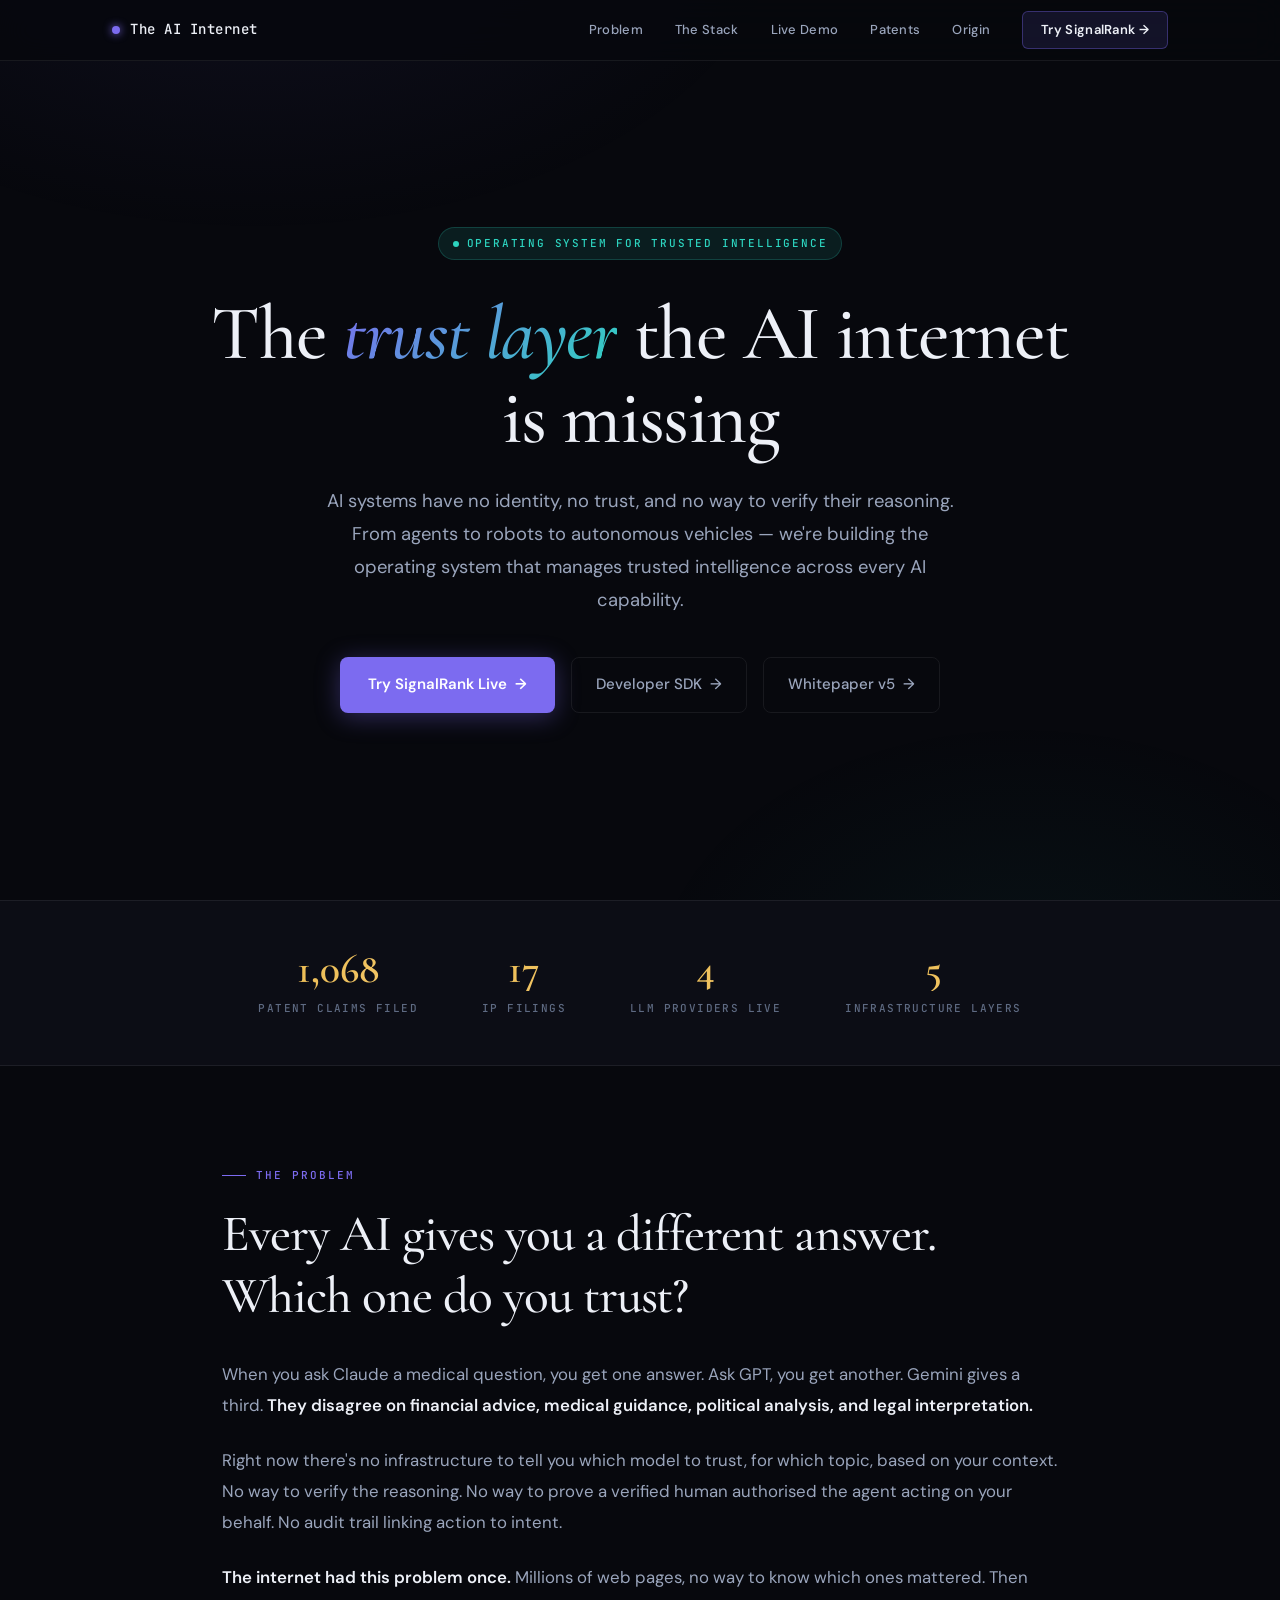
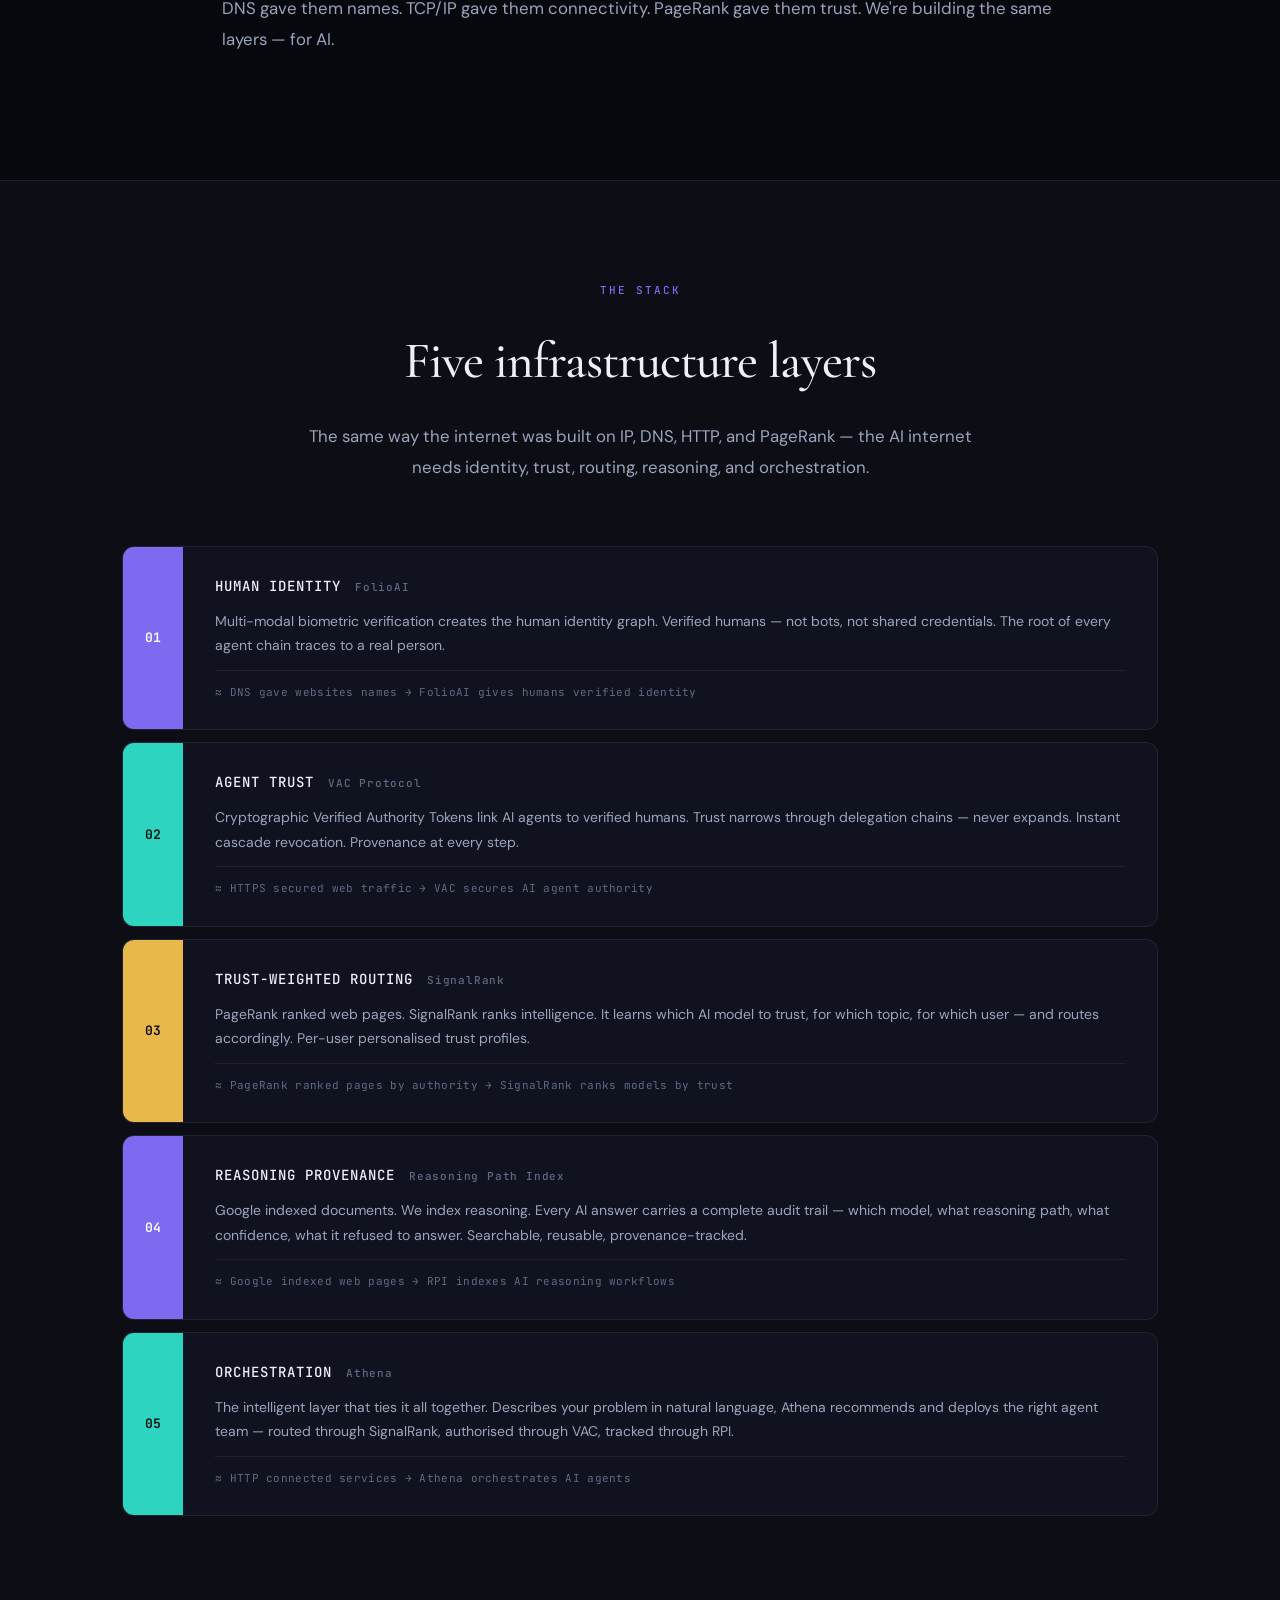
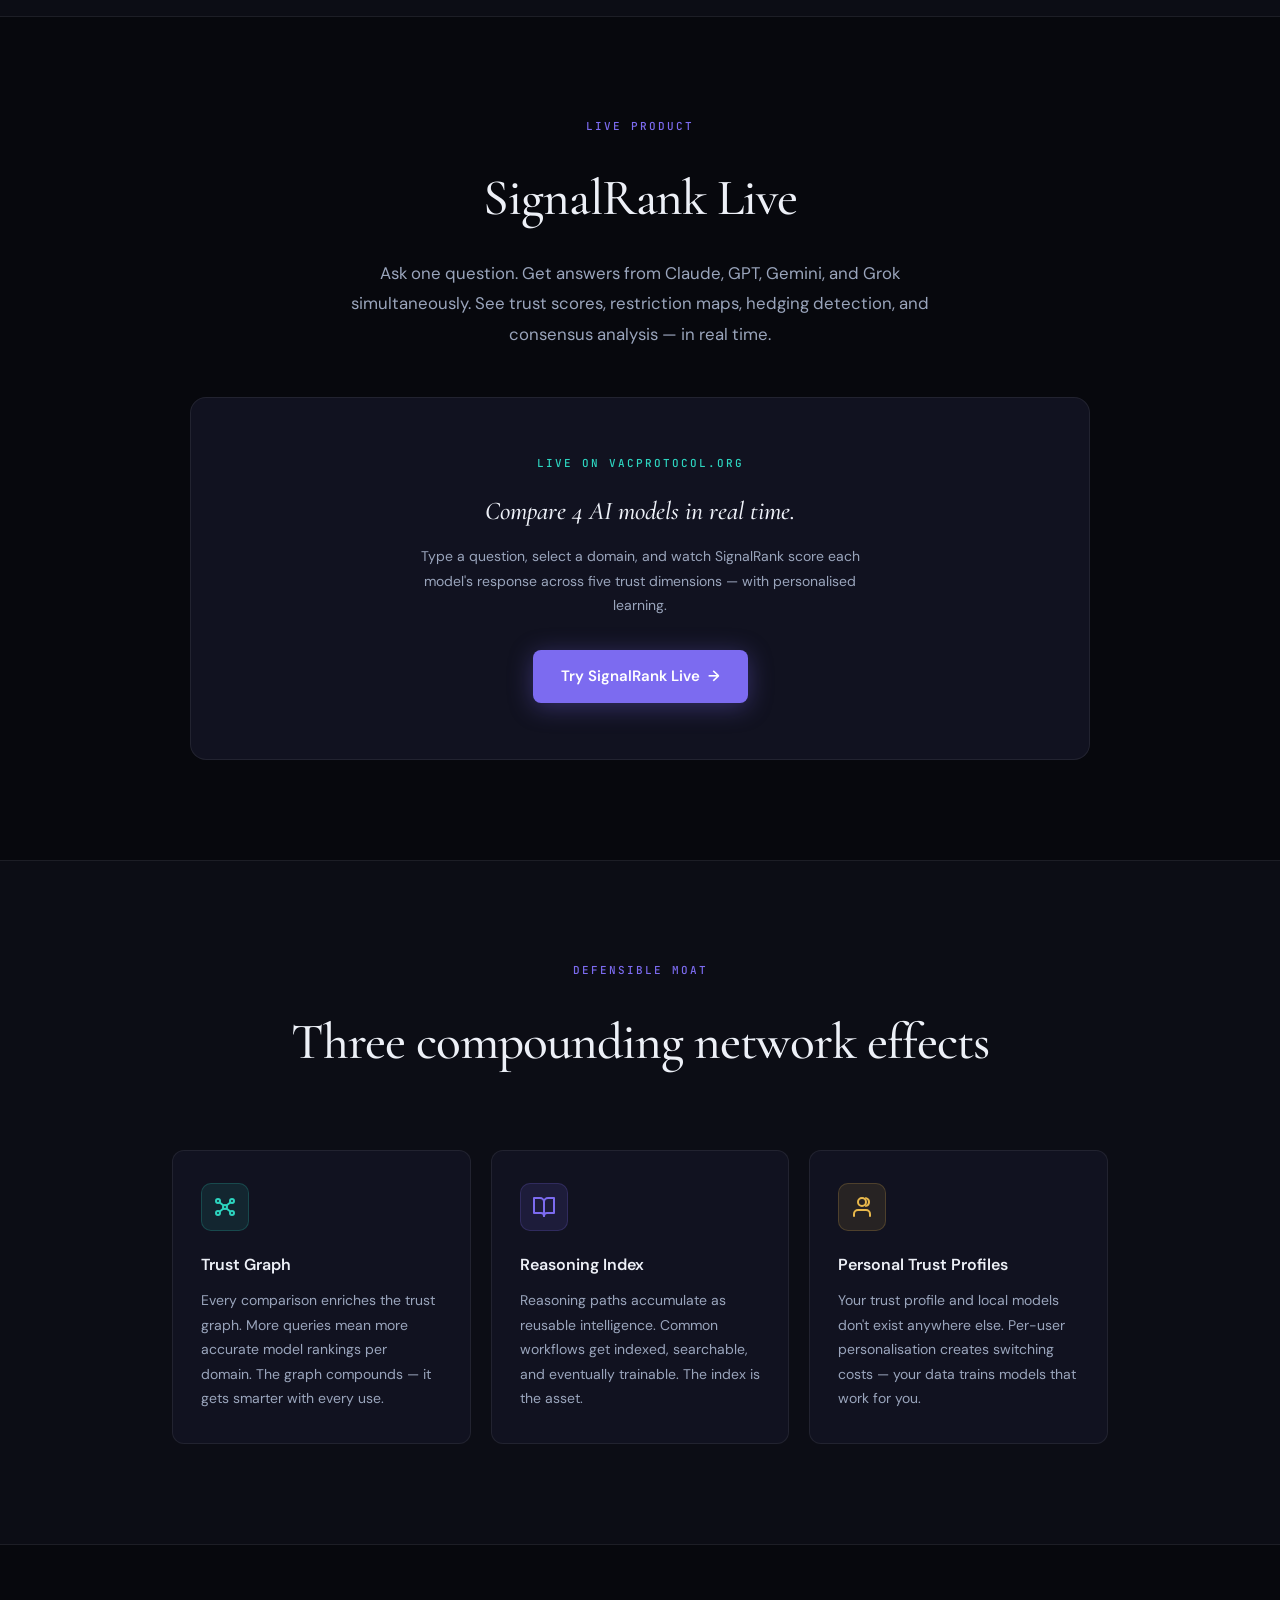
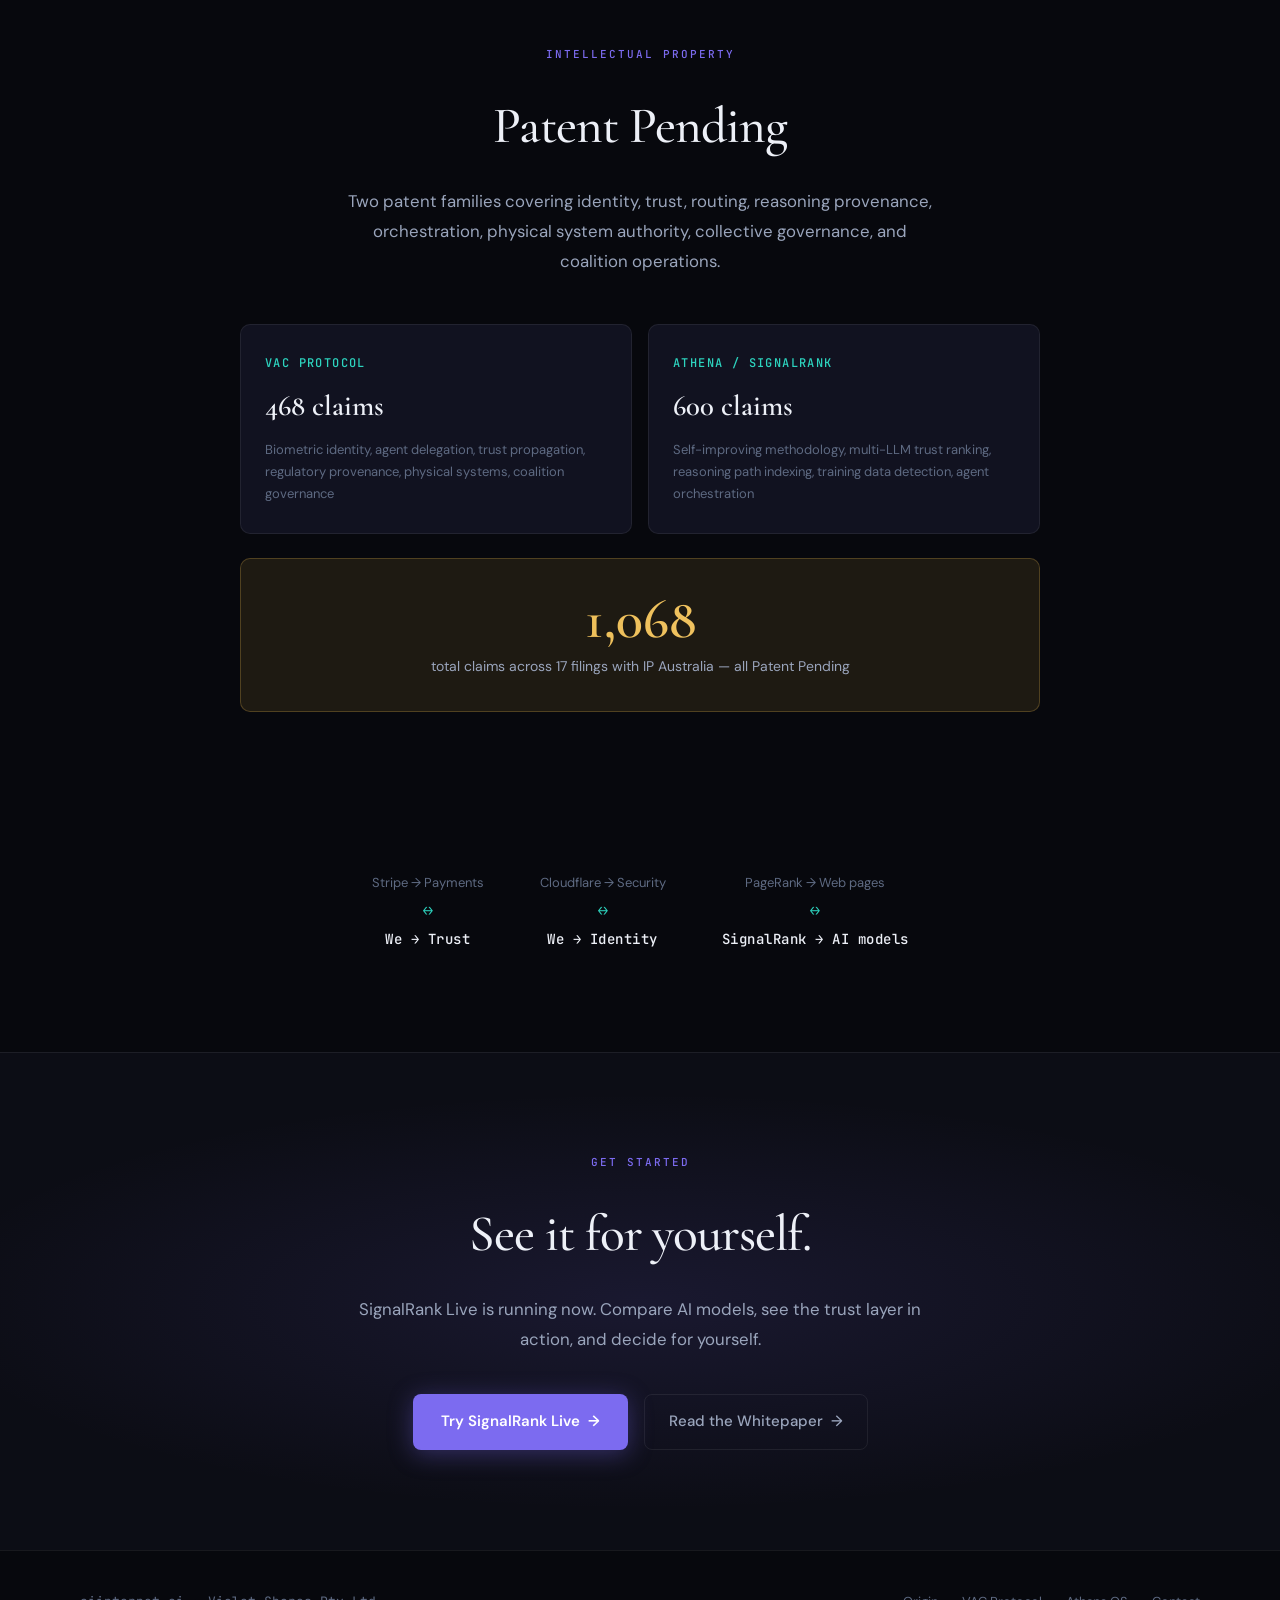
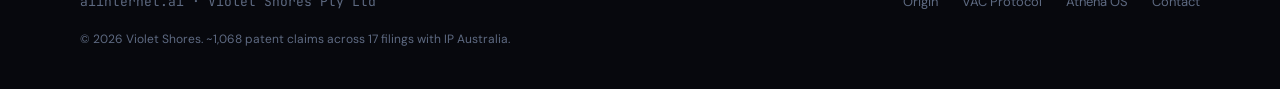
==== commit 7d51a307: "PKT-S157-adjacent: count sweep 1,068/17 (VAC 468, Athena 600) + dead /compare CTA -> live /demo (sit" ====
--- a/index.html
+++ b/index.html
@@ -4,7 +4,7 @@
 <meta charset="UTF-8">
 <meta name="viewport" content="width=device-width, initial-scale=1.0">
 <title>The AI Internet — Identity, Trust & Routing Infrastructure for AI Agents</title>
-<meta name="description" content="We are building the identity, trust, and routing infrastructure for the AI agent economy. 1028+ patent claims filed across 16 filings. Live product. Four LLM providers. Real data.">
+<meta name="description" content="We are building the identity, trust, and routing infrastructure for the AI agent economy. 1,068 patent claims filed across 17 filings. Live product. Four LLM providers. Real data.">
 <meta property="og:title" content="The AI Internet — Infrastructure for the AI Agent Economy">
 <meta property="og:description" content="Identity. Trust. Routing. Reasoning. Orchestration. The protocol stack that lets AI agents discover, trust, and collaborate with each other.">
 <meta property="og:type" content="website">
@@ -447,7 +447,7 @@
       <a href="#demo">Live Demo</a>
       <a href="#ip">Patents</a>
       <a href="/origin.html">Origin</a>
-      <a href="https://vacprotocol.org/compare" class="nav-cta" target="_blank" rel="noopener">Try SignalRank →</a>
+      <a href="https://vacprotocol.org/demo" class="nav-cta" target="_blank" rel="noopener">Try SignalRank →</a>
     </div>
   </div>
 </nav>
@@ -465,7 +465,7 @@
     across every AI capability.
   </p>
   <div class="home-hero-actions">
-    <a href="https://vacprotocol.org/compare" class="btn-primary" target="_blank" rel="noopener">
+    <a href="https://vacprotocol.org/demo" class="btn-primary" target="_blank" rel="noopener">
       Try SignalRank Live <span aria-hidden="true">→</span>
     </a>
     <a href="https://vacprotocol.org/developers" class="btn-secondary" target="_blank" rel="noopener">
@@ -483,11 +483,11 @@
 ═══════════════════════════════════════════════ -->
 <section class="stats">
   <div class="stat">
-    <div class="stat-num">1028+</div>
+    <div class="stat-num">1,068 </div>
     <div class="stat-label">Patent claims filed</div>
   </div>
   <div class="stat">
-    <div class="stat-num">16</div>
+    <div class="stat-num">17</div>
     <div class="stat-label">IP filings</div>
   </div>
   <div class="stat">
@@ -619,7 +619,7 @@
         Type a question, select a domain, and watch SignalRank score each model's response across five trust
         dimensions &mdash; with personalised learning.
       </p>
-      <a href="https://vacprotocol.org/compare" class="btn-primary" target="_blank" rel="noopener">
+      <a href="https://vacprotocol.org/demo" class="btn-primary" target="_blank" rel="noopener">
         Try SignalRank Live <span aria-hidden="true">→</span>
       </a>
     </div>
@@ -676,19 +676,19 @@
     <div class="ip-patents">
       <div class="ip-patent">
         <div class="ip-patent-title">VAC Protocol</div>
-        <div class="ip-patent-claims">445 claims</div>
+        <div class="ip-patent-claims">468 claims</div>
         <div class="ip-patent-desc">Biometric identity, agent delegation, trust propagation, regulatory provenance, physical systems, coalition governance</div>
       </div>
       <div class="ip-patent">
         <div class="ip-patent-title">Athena / SignalRank</div>
-        <div class="ip-patent-claims">583 claims</div>
+        <div class="ip-patent-claims">600 claims</div>
         <div class="ip-patent-desc">Self-improving methodology, multi-LLM trust ranking, reasoning path indexing, training data detection, agent orchestration</div>
       </div>
     </div>
 
     <div class="ip-total">
-      <div class="ip-total-num">1028+</div>
-      <div class="ip-total-label">total claims across 16 filings with IP Australia &mdash; all Patent Pending</div>
+      <div class="ip-total-num">1,068 </div>
+      <div class="ip-total-label">total claims across 17 filings with IP Australia &mdash; all Patent Pending</div>
     </div>
   </div>
 </section>
@@ -729,7 +729,7 @@
       SignalRank Live is running now. Compare AI models, see the trust layer in action, and decide for yourself.
     </p>
     <div class="home-cta-actions">
-      <a href="https://vacprotocol.org/compare" class="btn-primary" target="_blank" rel="noopener">
+      <a href="https://vacprotocol.org/demo" class="btn-primary" target="_blank" rel="noopener">
         Try SignalRank Live <span aria-hidden="true">→</span>
       </a>
       <a href="https://vacprotocol.org/vac-whitepaper-v5.pdf" class="btn-secondary" target="_blank" rel="noopener">
@@ -753,7 +753,7 @@
       <a href="mailto:admin@violetshores.com">Contact</a>
     </div>
     <div class="footer-copy">
-      &copy; 2026 Violet Shores. ~1028+ patent claims across 16 filings with IP Australia.
+      &copy; 2026 Violet Shores. ~1,068 patent claims across 17 filings with IP Australia.
     </div>
   </div>
 </footer>
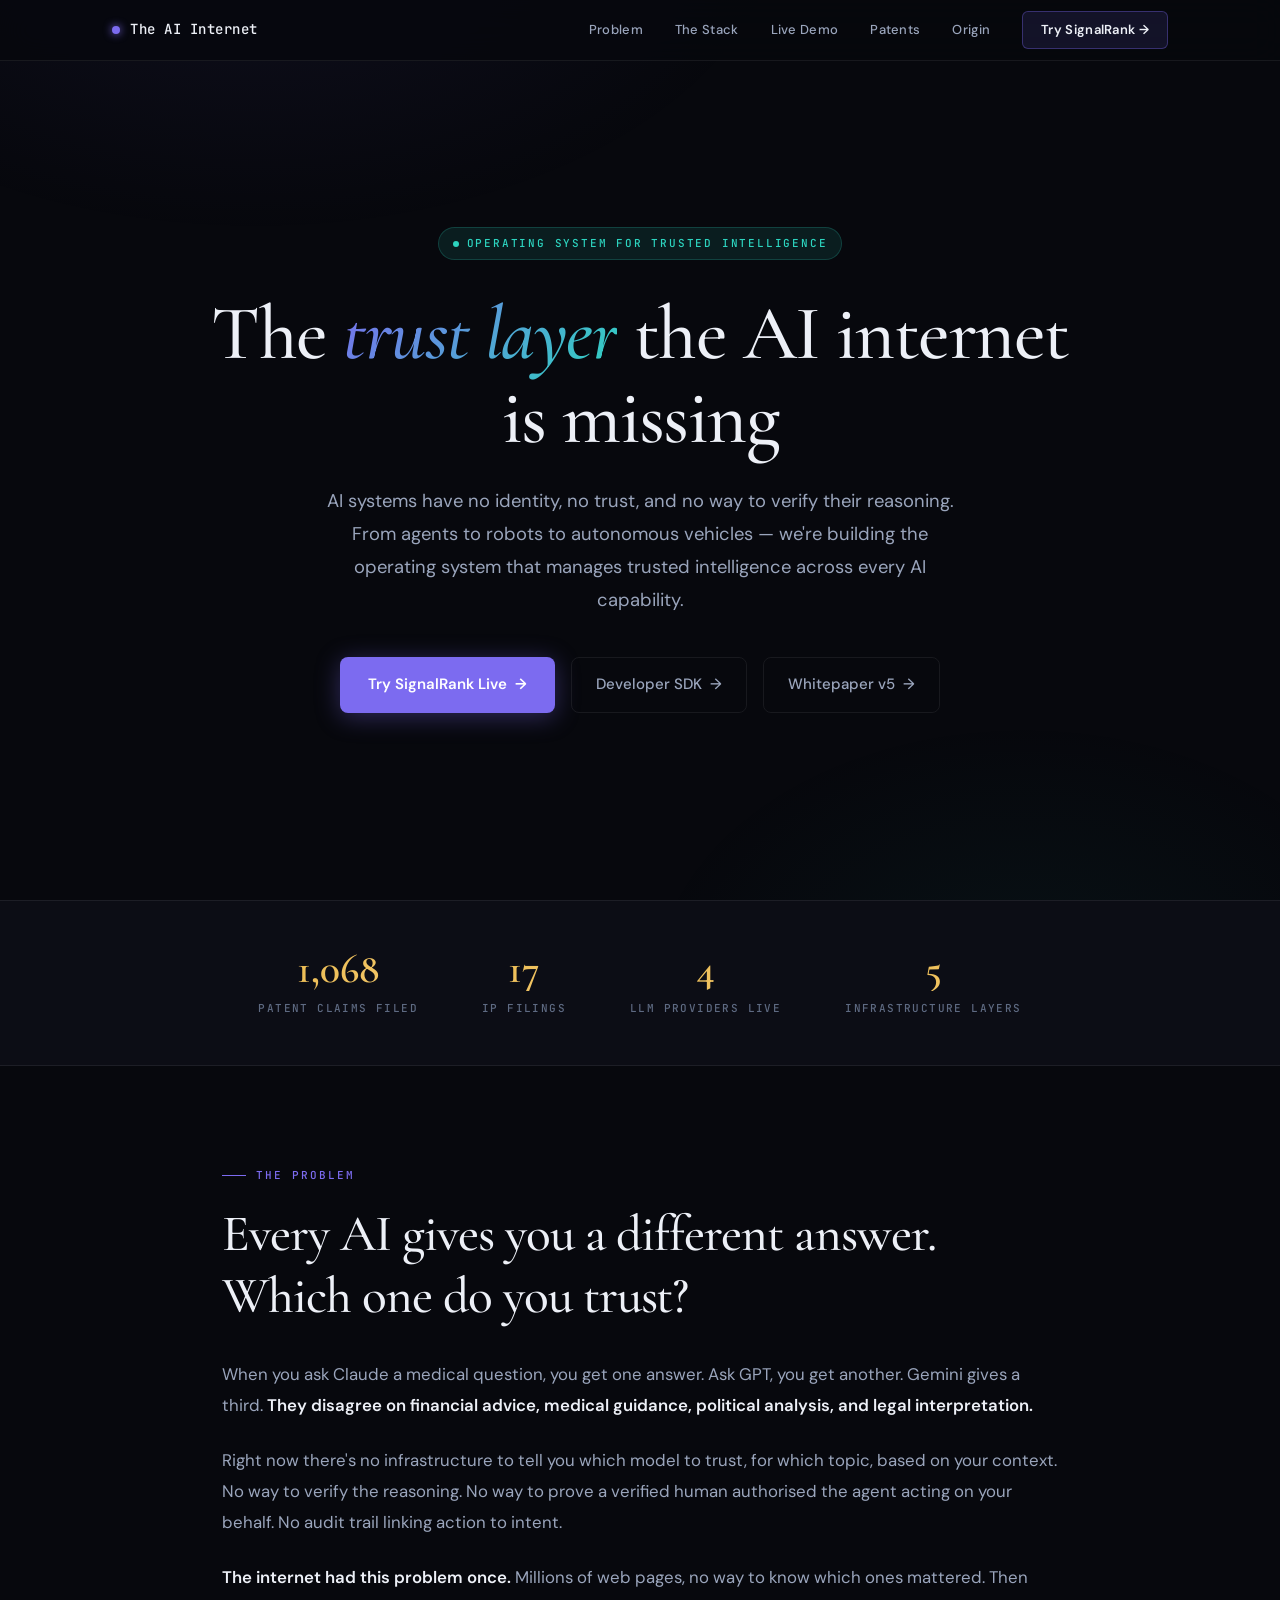
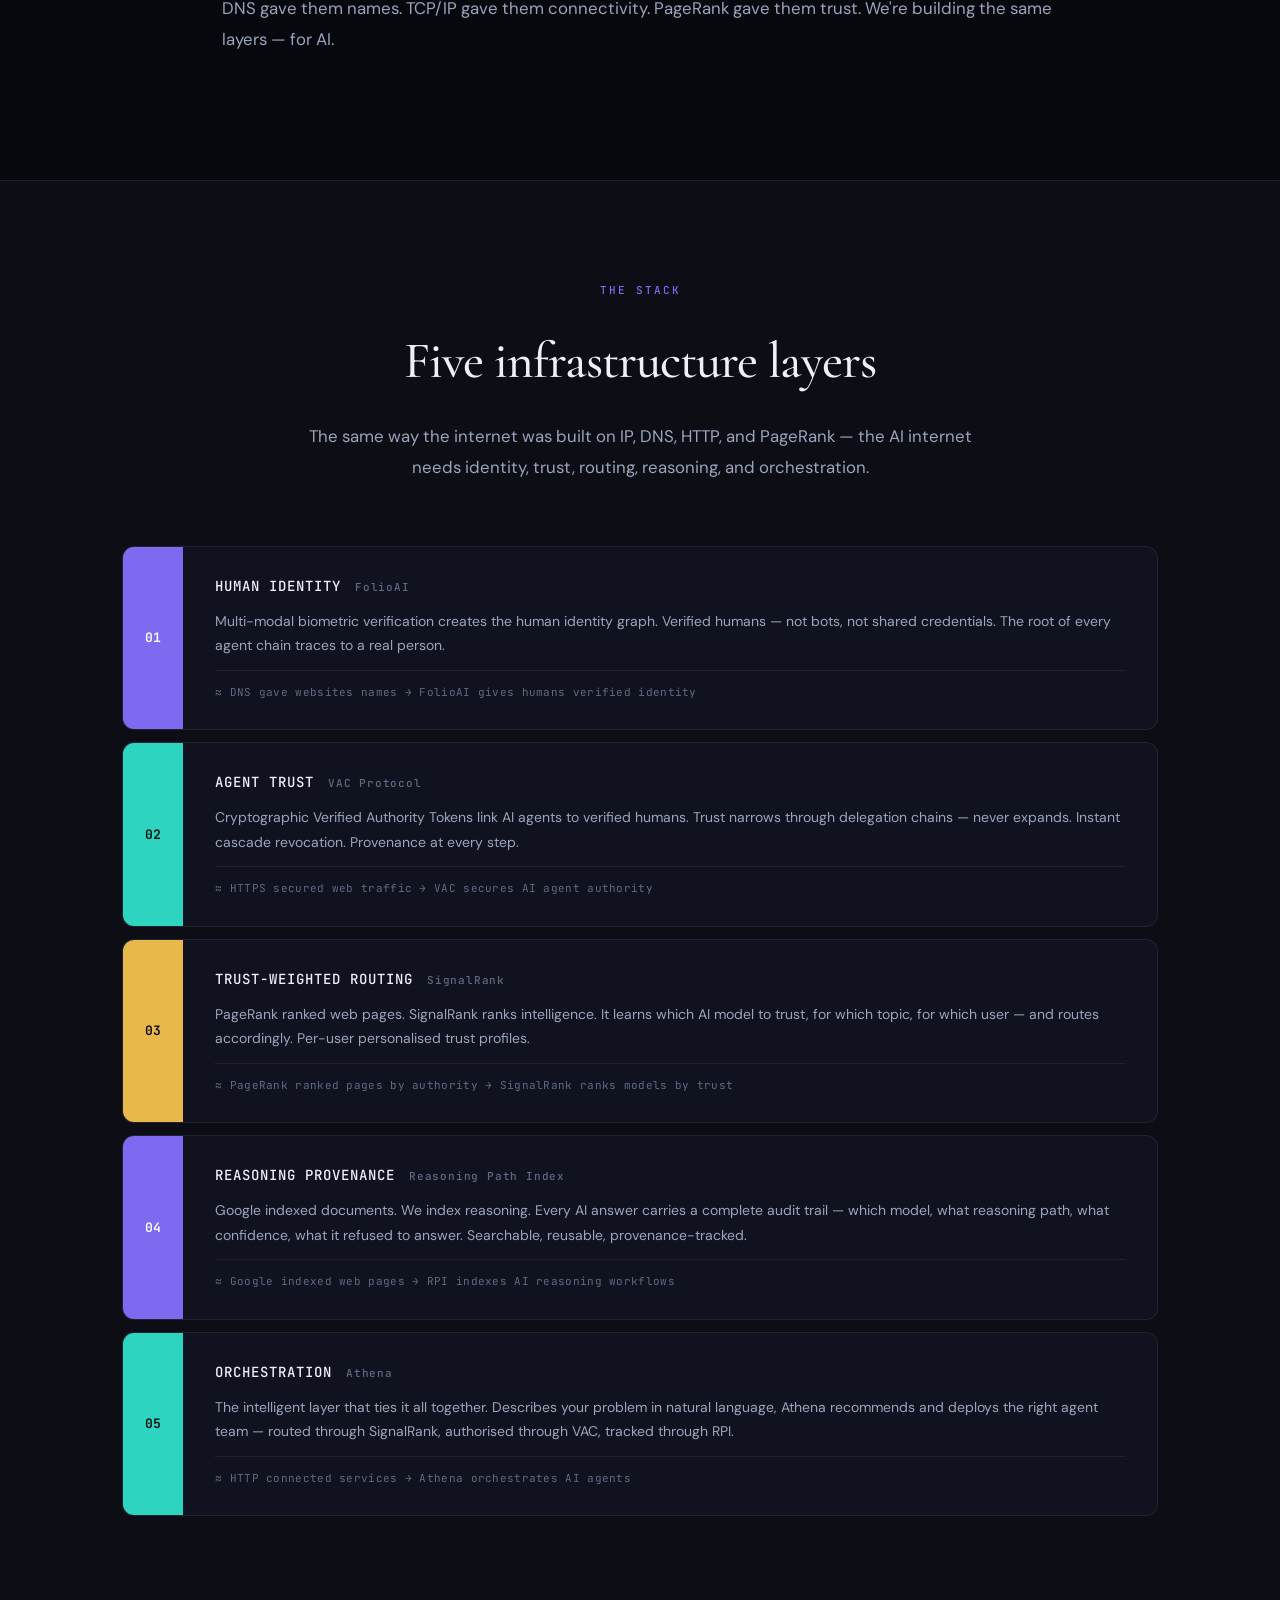
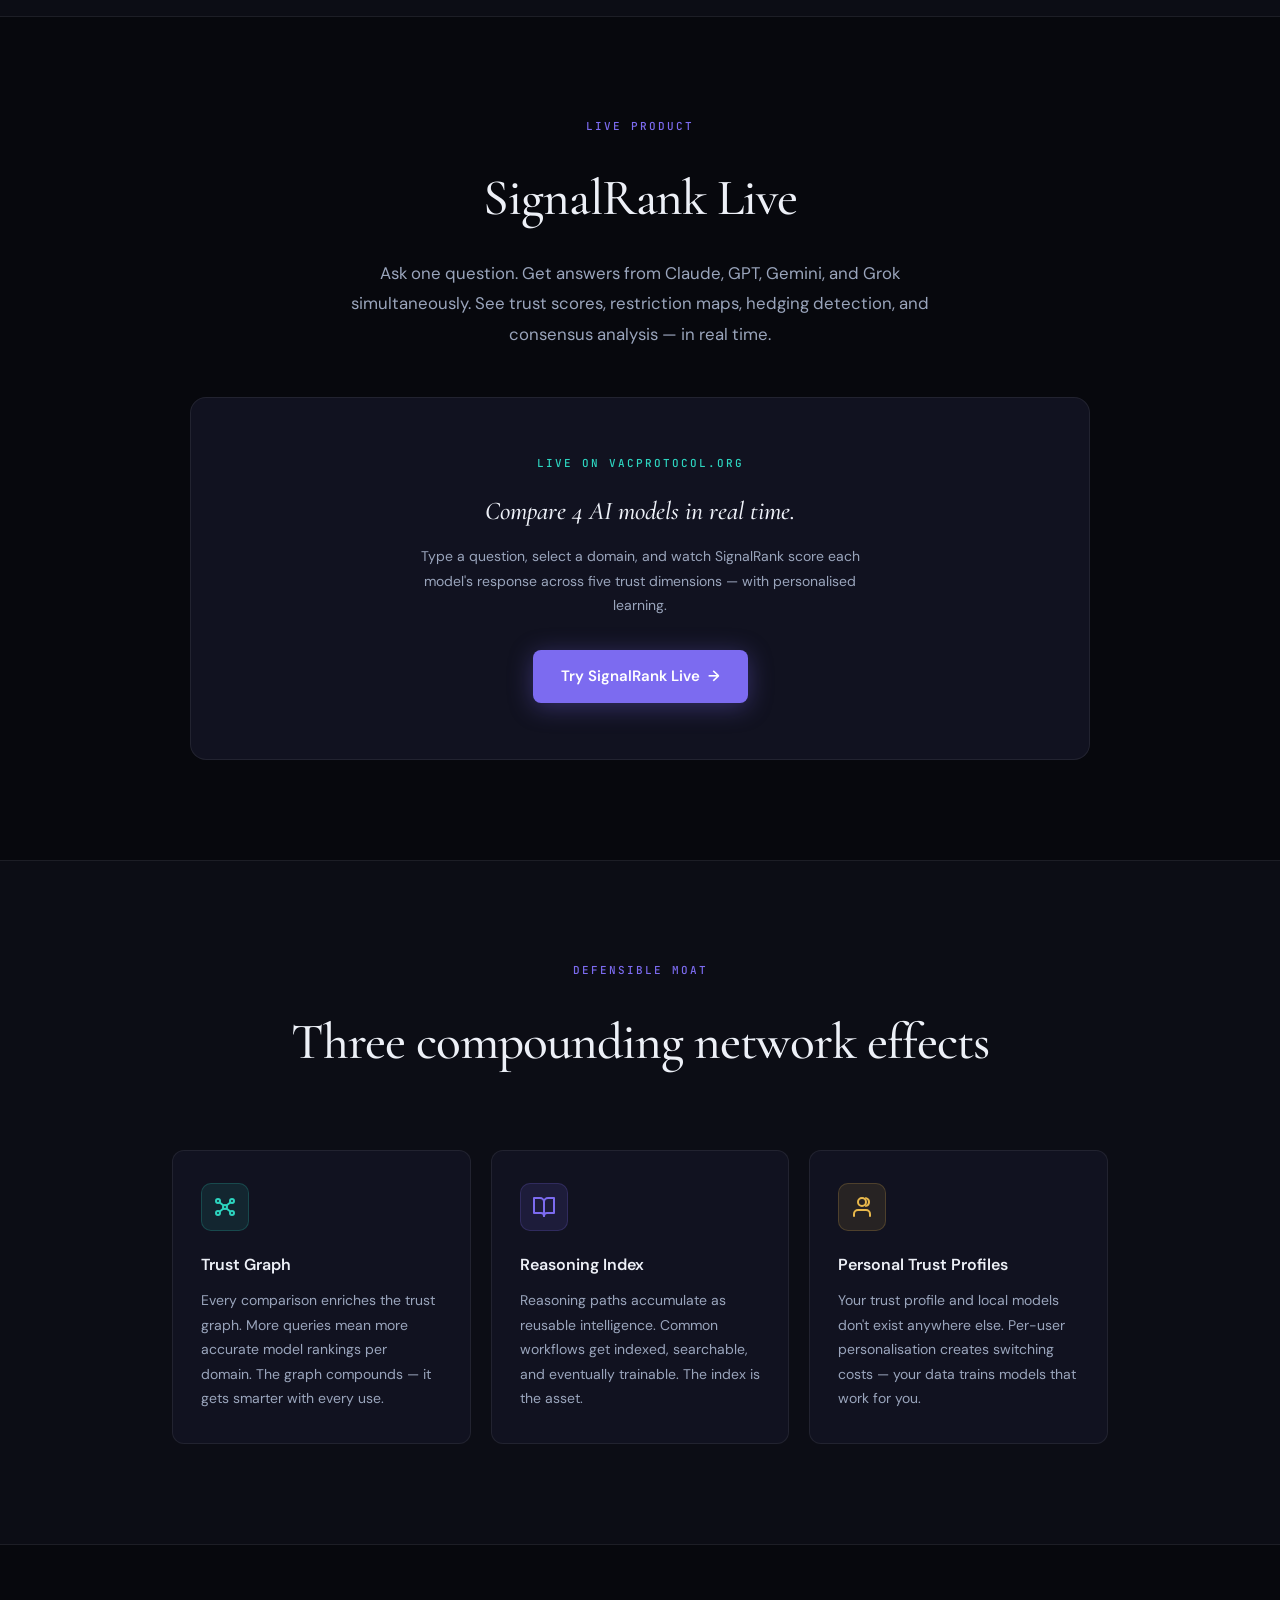
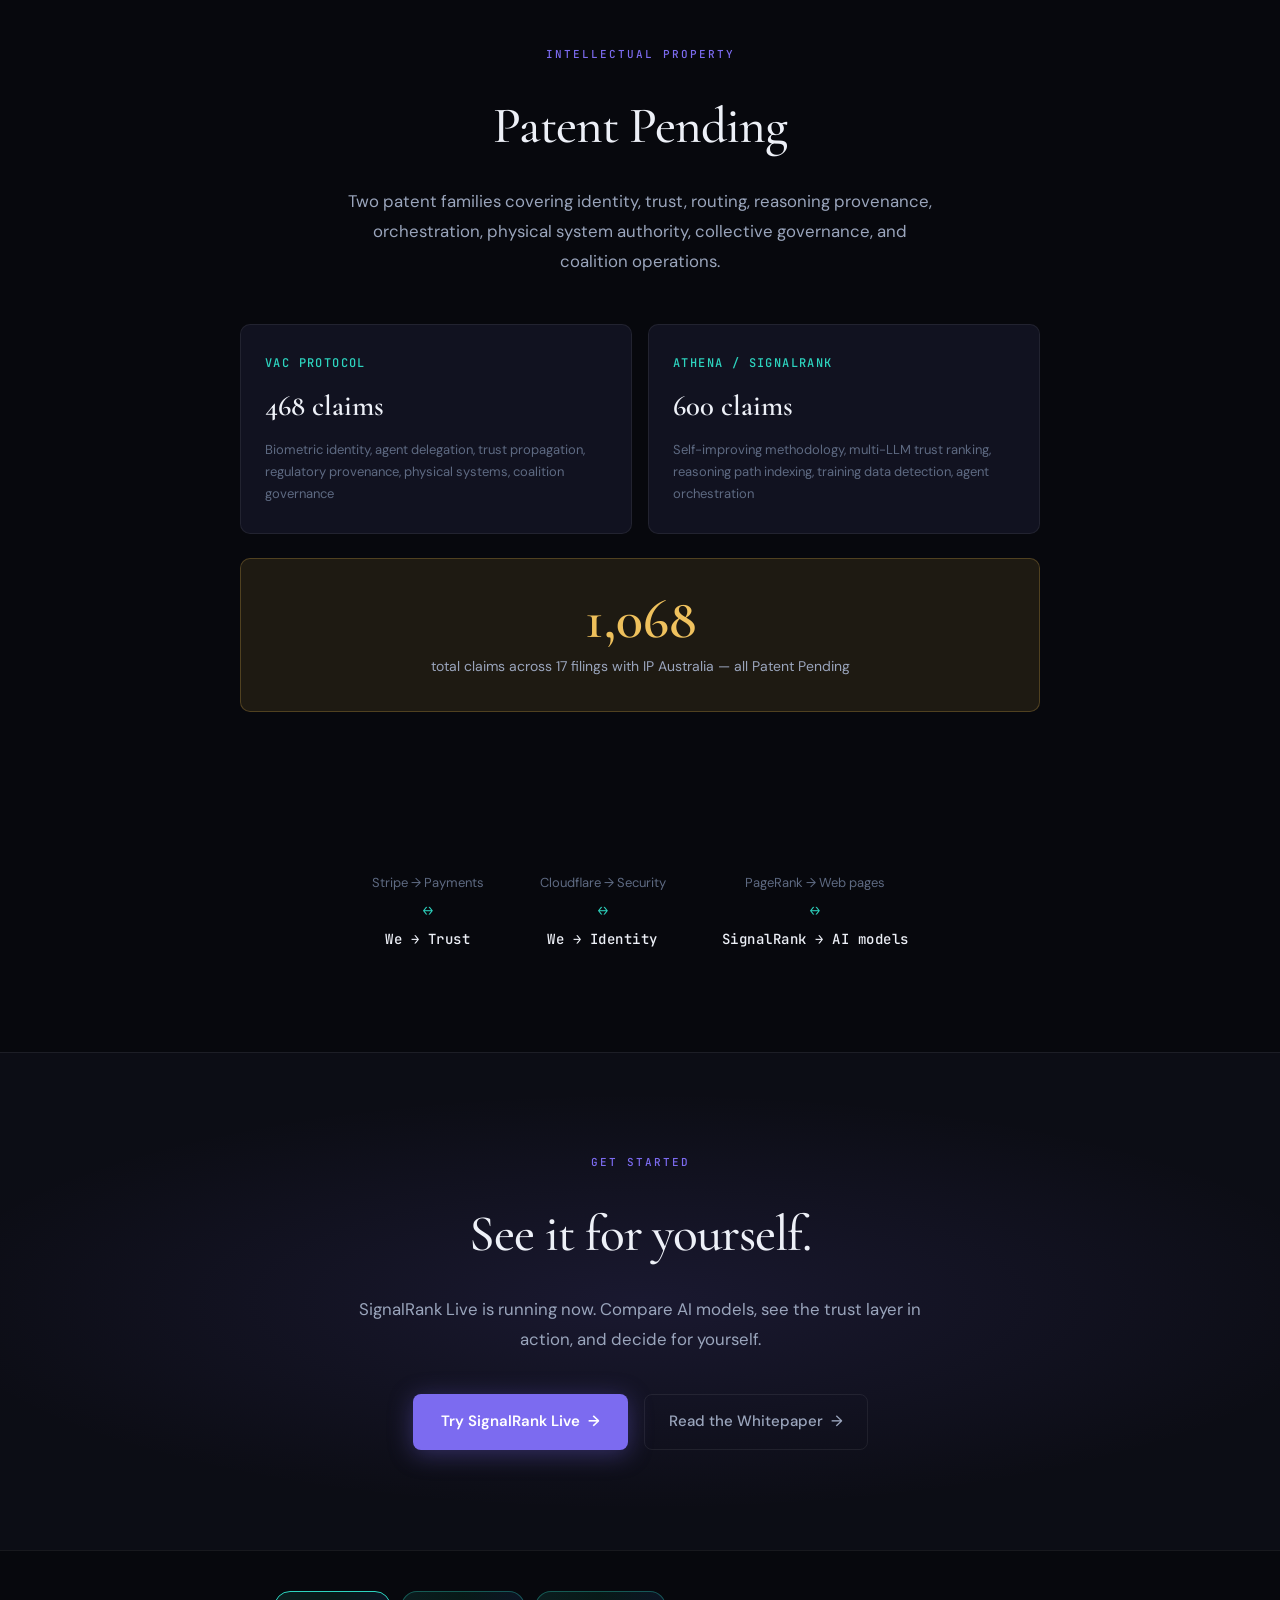
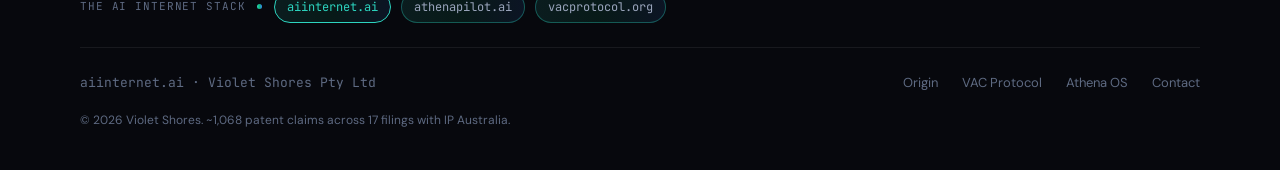
==== commit 8a92559a: "[athena-exec] Site cleanup S185: fix dead favicon.ico, add teal cross-link footer nav - Add favicon." ====
--- a/index.html
+++ b/index.html
@@ -744,6 +744,15 @@
      FOOTER
 ═══════════════════════════════════════════════ -->
 <footer>
+  <div class="stack-nav">
+    <span class="stack-nav-label">The AI Internet stack</span>
+    <span class="stack-nav-dot"></span>
+    <div class="stack-nav-links">
+      <a href="/" class="current">aiinternet.ai</a>
+      <a href="https://athenapilot.ai">athenapilot.ai</a>
+      <a href="https://vacprotocol.org">vacprotocol.org</a>
+    </div>
+  </div>
   <div class="footer-inner">
     <div class="footer-logo">aiinternet.ai · Violet Shores Pty Ltd</div>
     <div class="footer-links">
--- a/athena-dna.css
+++ b/athena-dna.css
@@ -494,6 +494,32 @@
   font-size: 12px; color: var(--text3);
   width: 100%;
 }
+
+/* Cross-site stack nav — canonical teal->emerald->blue gradient,
+   shared across aiinternet.ai / athenapilot.ai / vacprotocol.org footers */
+.stack-nav {
+  max-width: var(--max-width); margin: 0 auto 24px; padding-bottom: 24px;
+  border-bottom: 1px solid var(--border);
+  display: flex; align-items: center; gap: 12px; flex-wrap: wrap;
+}
+.stack-nav-label {
+  font-family: var(--mono); font-size: 11px; letter-spacing: 0.08em;
+  text-transform: uppercase; color: var(--text3);
+}
+.stack-nav-dot {
+  width: 5px; height: 5px; border-radius: 50%;
+  background: linear-gradient(90deg, #2DD4BF, #10B981, #3B82F6);
+}
+.stack-nav-links { display: flex; align-items: center; gap: 10px; flex-wrap: wrap; }
+.stack-nav-links a {
+  font-family: var(--mono); font-size: 12px; padding: 5px 12px; border-radius: 999px;
+  border: 1px solid rgba(45,212,191,0.35);
+  background: linear-gradient(90deg, rgba(45,212,191,0.10), rgba(16,185,129,0.10), rgba(59,130,246,0.10));
+  color: var(--text2);
+  transition: border-color 0.2s, color 0.2s;
+}
+.stack-nav-links a:hover { border-color: #2DD4BF; color: #fff; }
+.stack-nav-links a.current { color: #2DD4BF; border-color: #2DD4BF; }
 
 
 /* ═══════════════════════════════════════════════
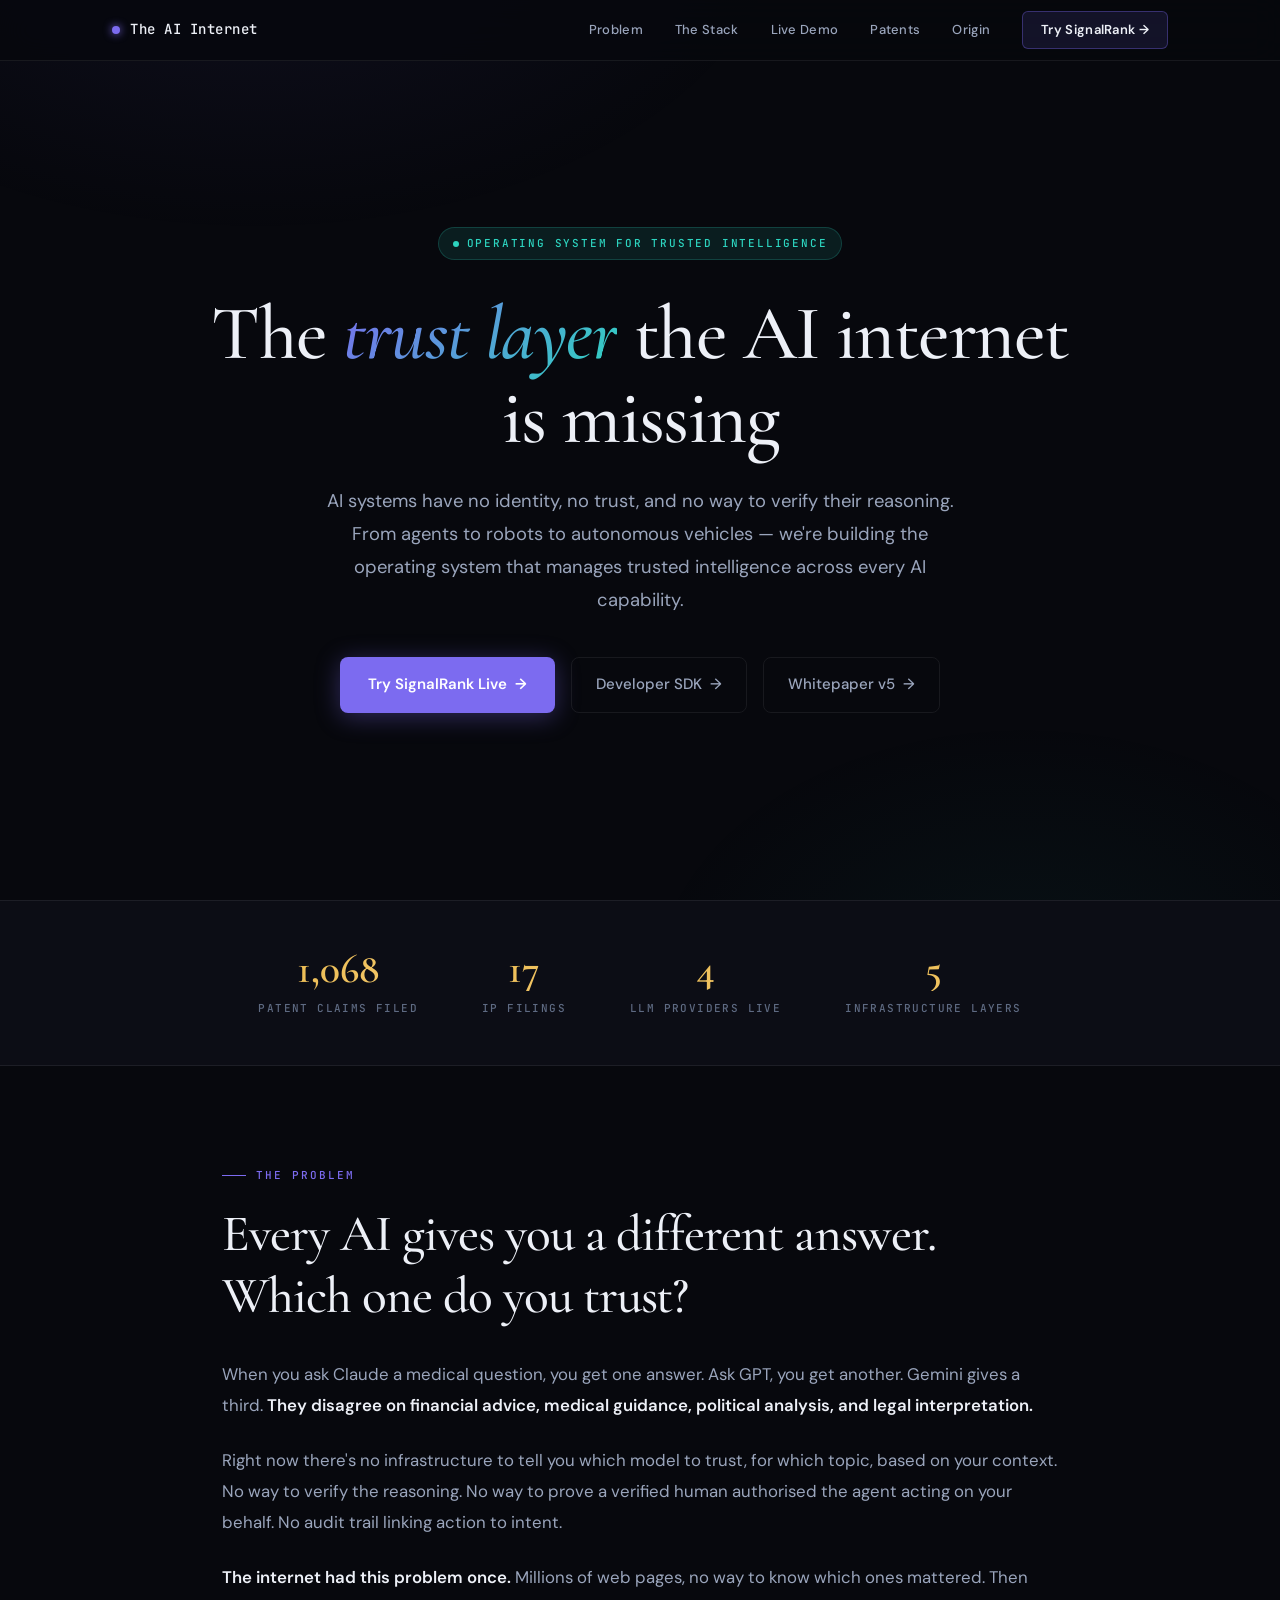
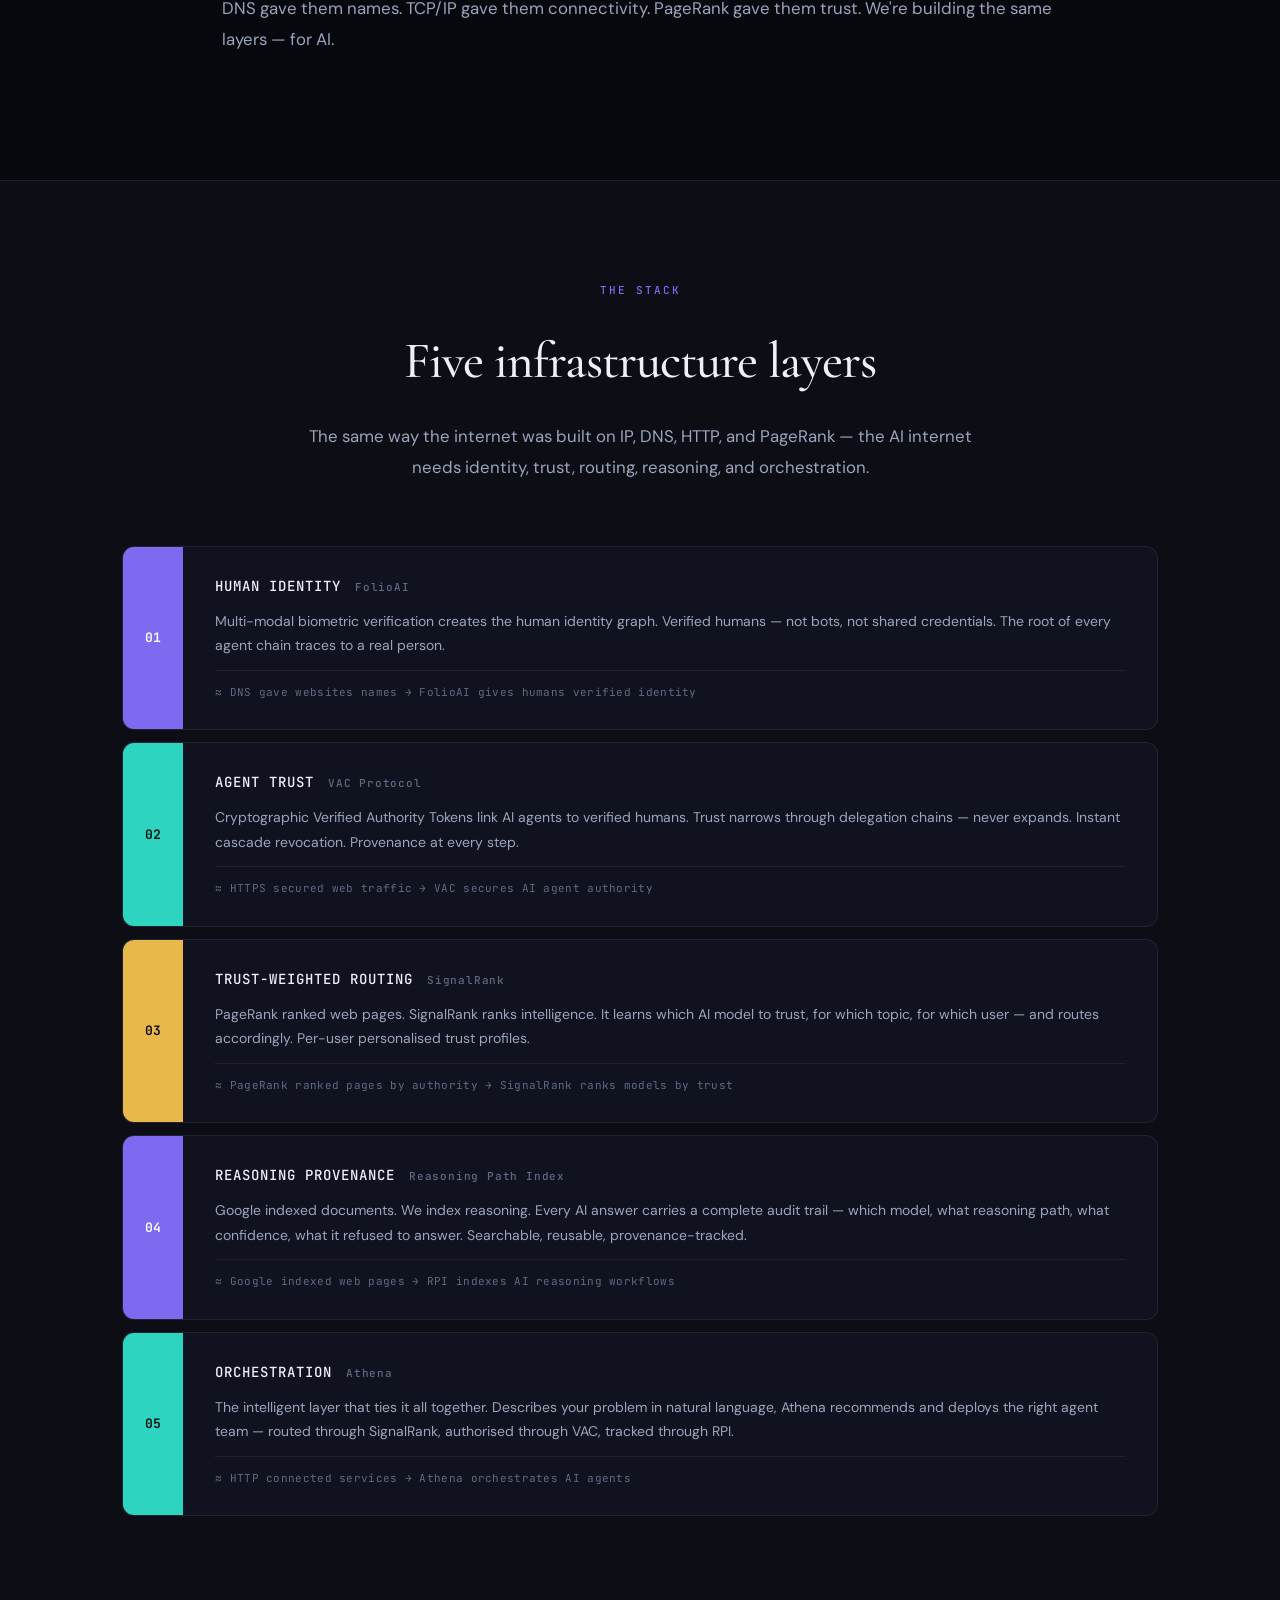
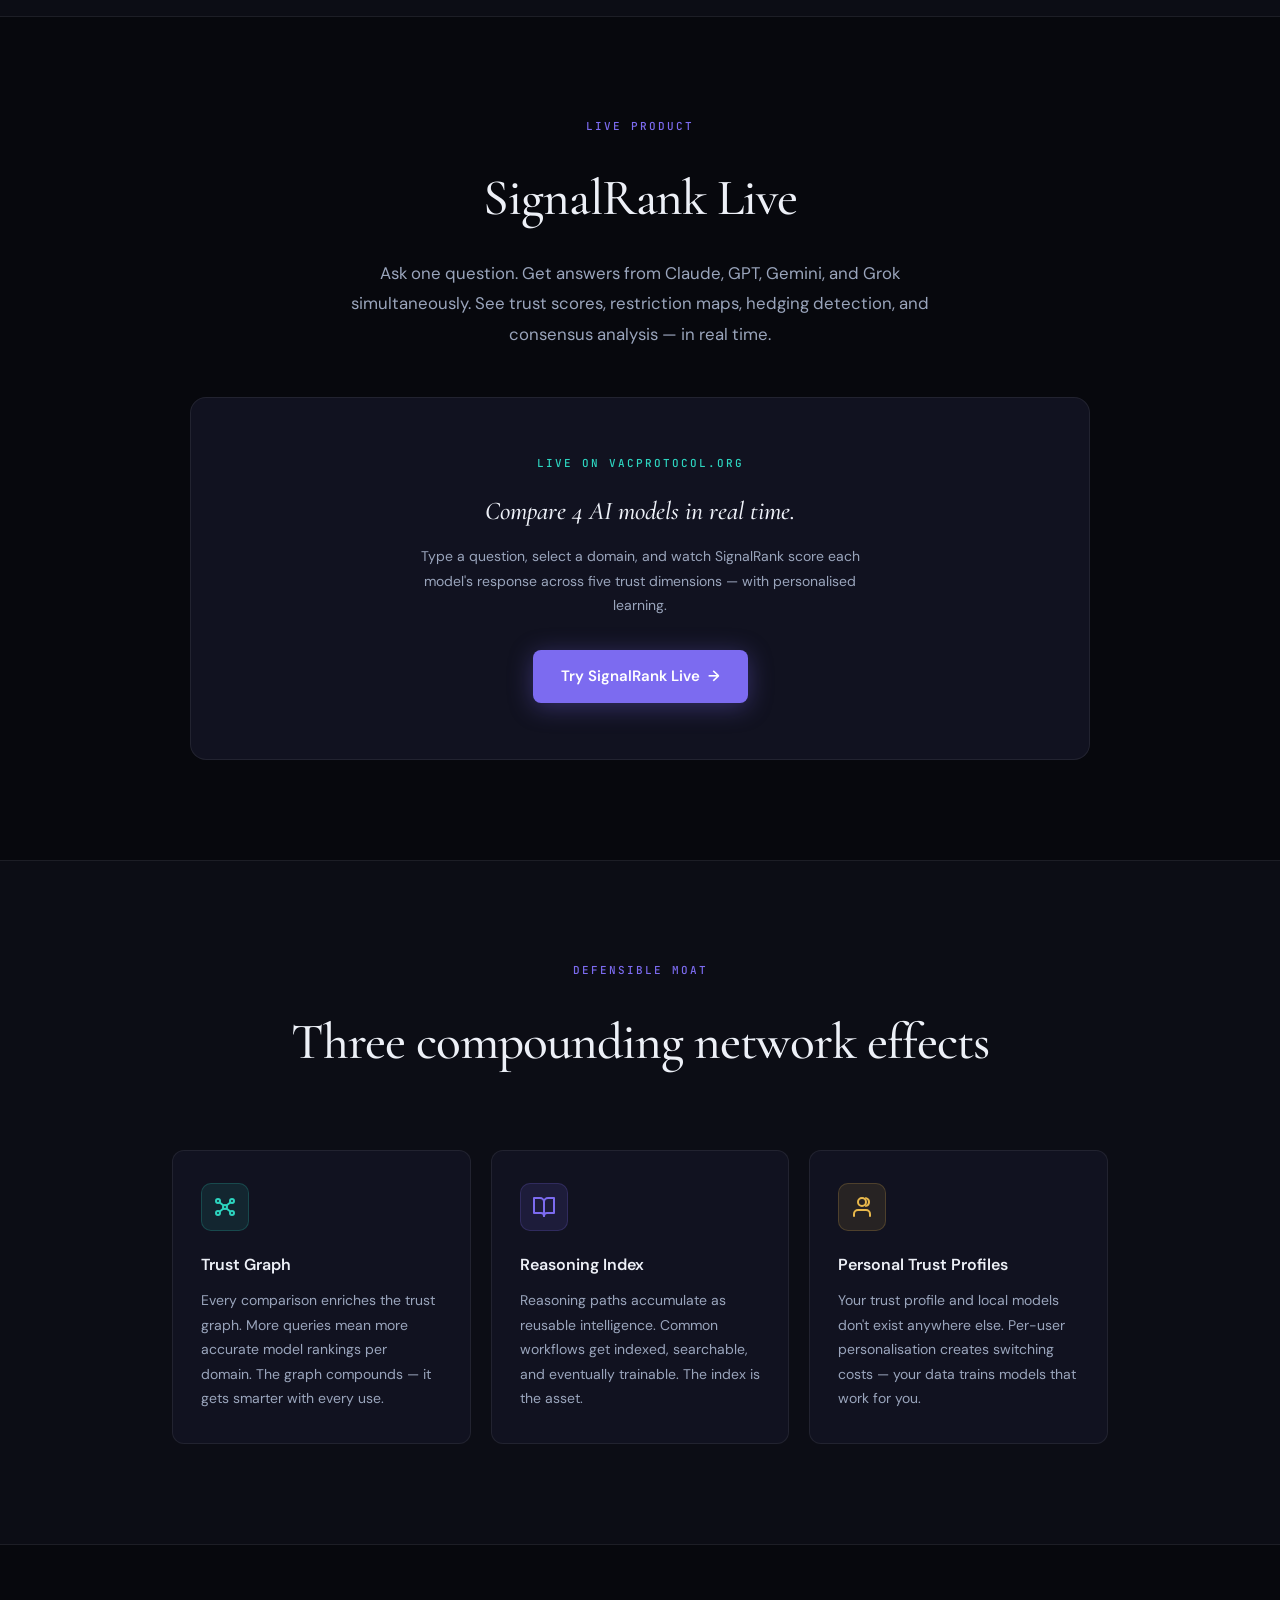
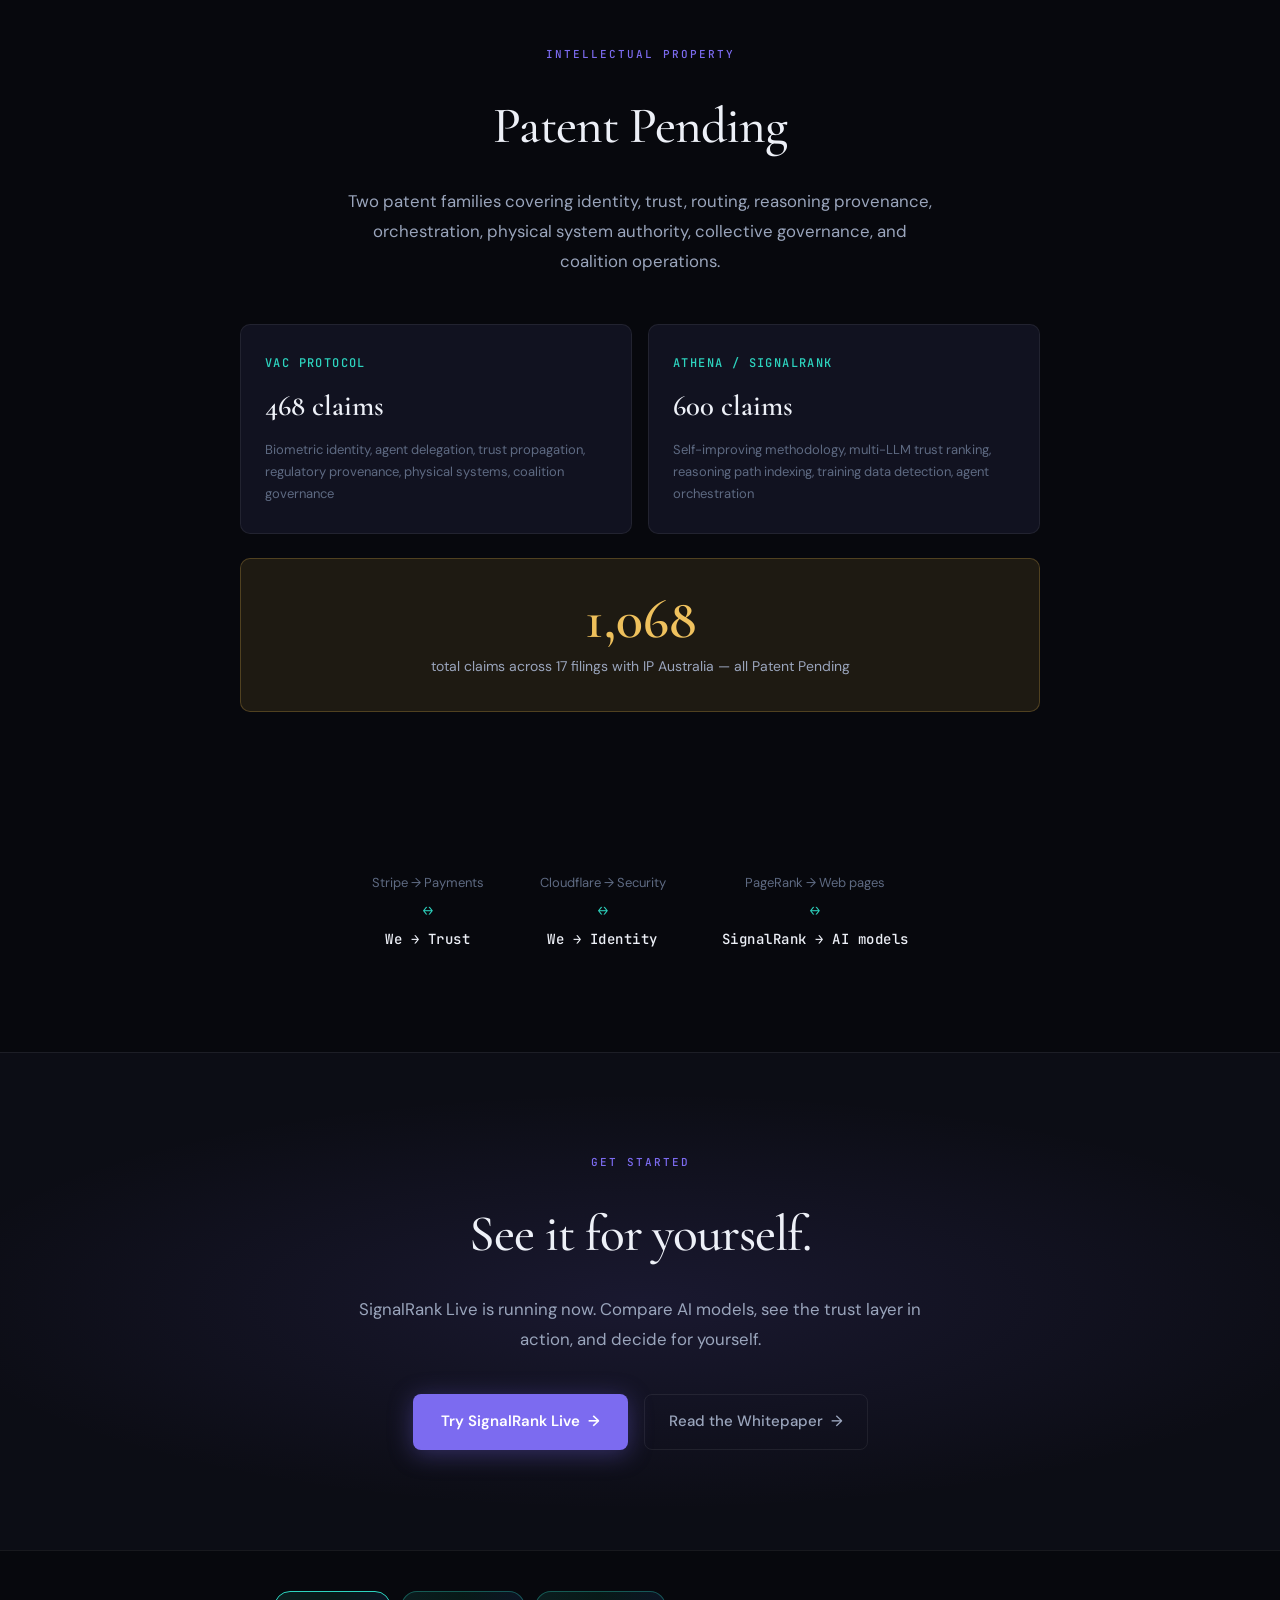
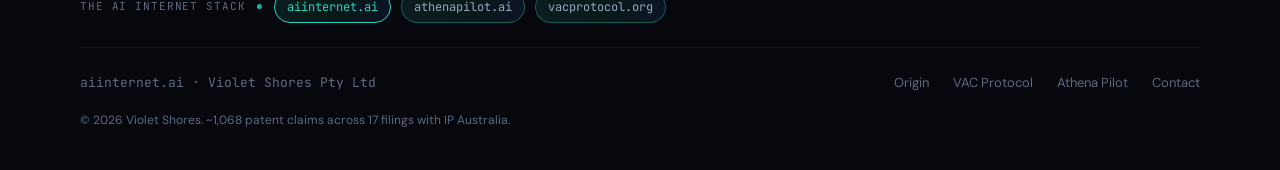
==== commit ade0a2df: "[athena-exec] Self-review fixup: stale 'Athena OS' footer link, doc the stack-nav copies Footer stil" ====
--- a/index.html
+++ b/index.html
@@ -758,7 +758,7 @@
     <div class="footer-links">
       <a href="/origin.html">Origin</a>
       <a href="https://vacprotocol.org" target="_blank" rel="noopener">VAC Protocol</a>
-      <a href="https://athenapilot.ai" target="_blank" rel="noopener">Athena OS</a>
+      <a href="https://athenapilot.ai" target="_blank" rel="noopener">Athena Pilot</a>
       <a href="mailto:admin@violetshores.com">Contact</a>
     </div>
     <div class="footer-copy">
--- a/athena-dna.css
+++ b/athena-dna.css
@@ -496,7 +496,10 @@
 }
 
 /* Cross-site stack nav — canonical teal->emerald->blue gradient,
-   shared across aiinternet.ai / athenapilot.ai / vacprotocol.org footers */
+   shared across aiinternet.ai / athenapilot.ai / vacprotocol.org footers.
+   4 copies exist (dark theme here + athenapilot-ai/athena-dna.css; light-theme
+   inline variants in vac-web/index.html + Schemo512/vacprotocol.org/index.html)
+   — no shared stylesheet across repos, so update all 4 in lockstep. */
 .stack-nav {
   max-width: var(--max-width); margin: 0 auto 24px; padding-bottom: 24px;
   border-bottom: 1px solid var(--border);
